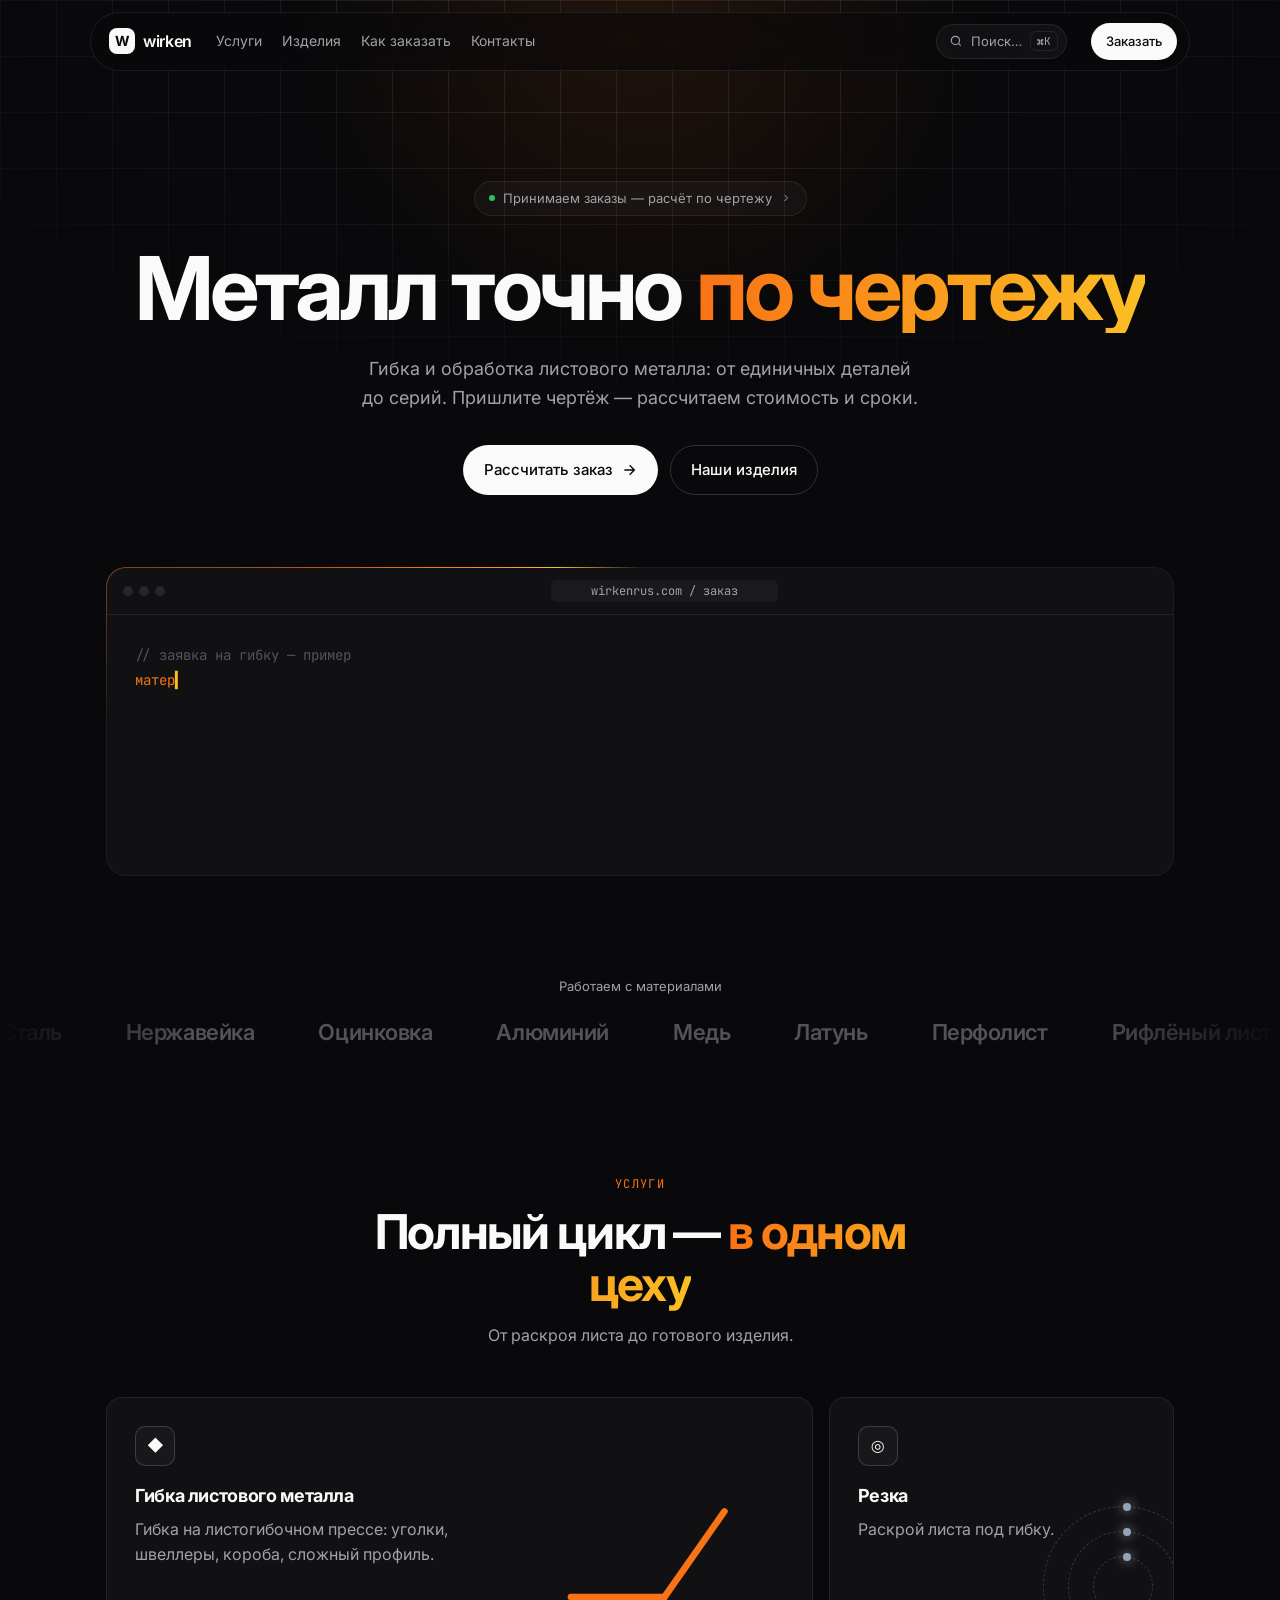
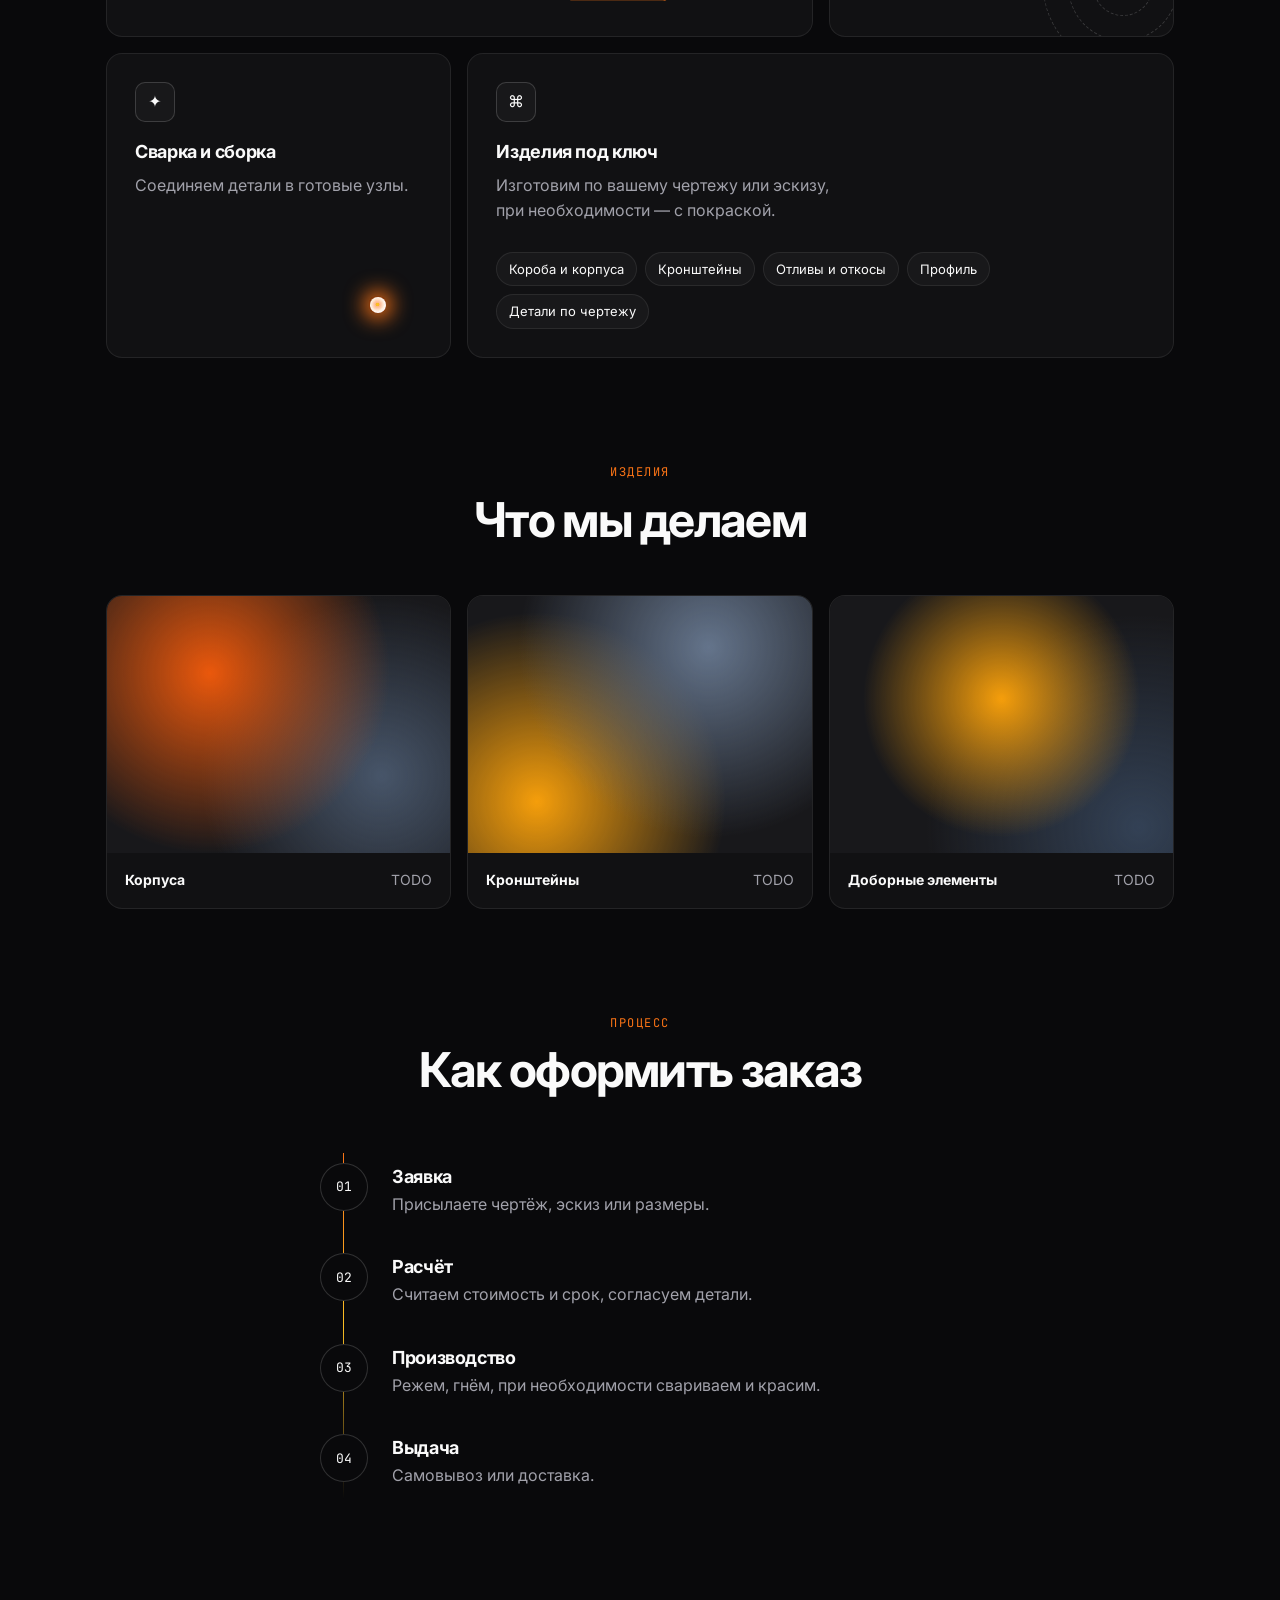
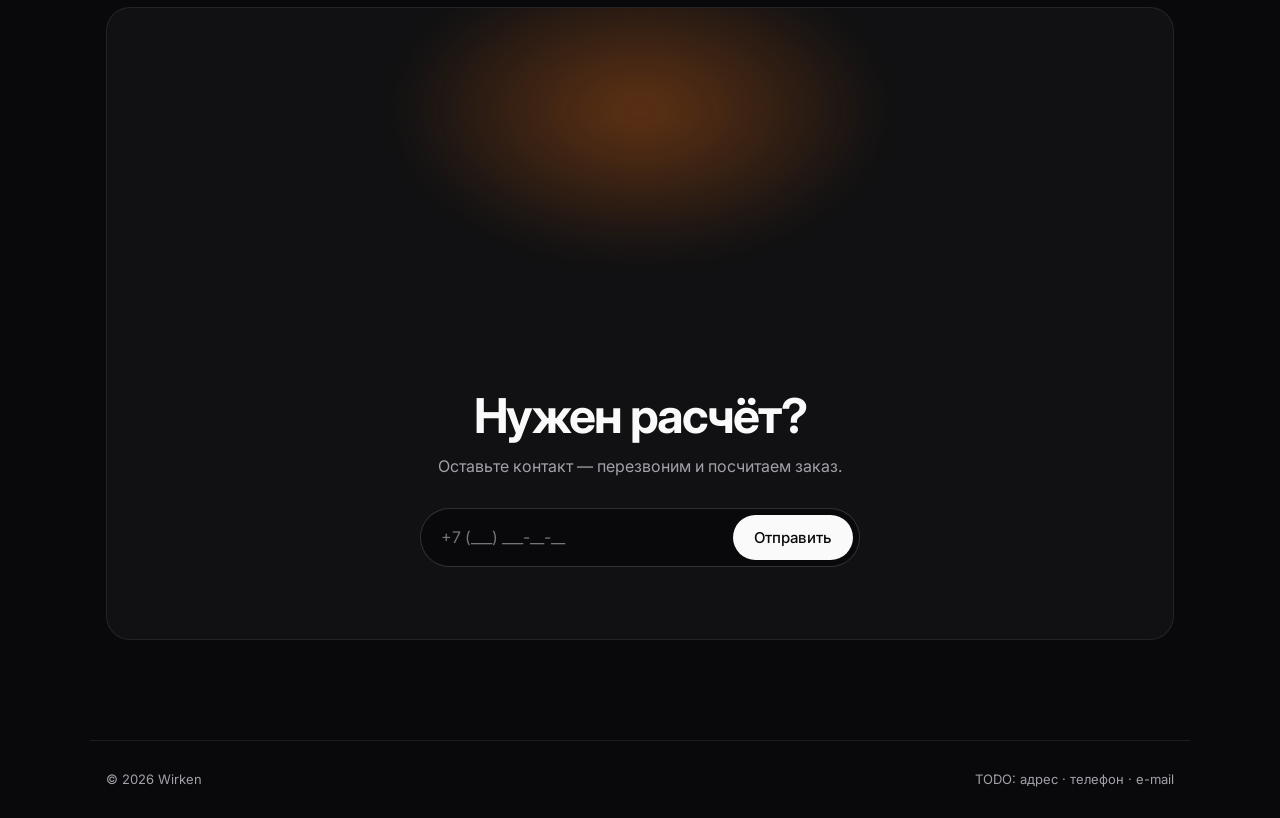
==== wirken/index.html @ 398eb52b "Wirken: контент под гибку металла, цвета «сталь/раскалённый металл», анимации сгиба и искр Co-Author" ====
<!doctype html>
<html lang="ru">
<head>
  <meta charset="utf-8">
  <meta name="viewport" content="width=device-width, initial-scale=1">
  <title>Wirken — гибка металла</title>
  <meta name="theme-color" content="#09090b">
  <link rel="preconnect" href="https://fonts.googleapis.com">
  <link href="https://fonts.googleapis.com/css2?family=Inter:wght@400;500;600;700&family=JetBrains+Mono:wght@400;500&display=swap" rel="stylesheet">
  <link rel="stylesheet" href="style.css">
</head>
<body>
  <!-- Фон: сетка + световое пятно, которое следует за курсором -->
  <div class="bg-grid" aria-hidden="true"></div>
  <div class="bg-spot" aria-hidden="true"></div>

  <!-- ===== Навигация (стеклянная, прилипает сверху) ===== -->
  <header class="nav">
    <a href="#" class="logo">
      <span class="logo-mark">W</span> wirken
    </a>
    <nav class="nav-links">
      <a href="#features">Услуги</a>
      <a href="#work">Изделия</a>
      <a href="#process">Как заказать</a>
      <a href="#contact">Контакты</a>
    </nav>
    <button class="cmdk" id="cmdk-open" aria-label="Поиск">
      <svg width="14" height="14" viewBox="0 0 24 24" fill="none" stroke="currentColor" stroke-width="2"><circle cx="11" cy="11" r="7"/><path d="m20 20-3.5-3.5"/></svg>
      <span>Поиск…</span>
      <kbd>⌘K</kbd>
    </button>
    <a href="#contact" class="btn btn-light btn-sm">Заказать</a>
  </header>

  <main>
    <!-- ===== Hero ===== -->
    <section class="hero">
      <a href="#features" class="pill reveal">
        <span class="pill-dot"></span> Принимаем заказы — расчёт по чертежу
        <svg width="12" height="12" viewBox="0 0 24 24" fill="none" stroke="currentColor" stroke-width="2"><path d="m9 18 6-6-6-6"/></svg>
      </a>

      <h1 class="hero-title">
        <span class="word">Металл</span>
        <span class="word">точно</span>
        <span class="word gradient-text">по чертежу</span>
      </h1>

      <p class="hero-sub reveal">
        Гибка и обработка листового металла: от единичных деталей до серий.
        Пришлите чертёж — рассчитаем стоимость и сроки.
      </p>

      <div class="hero-cta reveal">
        <a href="#contact" class="btn btn-light magnetic">Рассчитать заказ
          <svg width="16" height="16" viewBox="0 0 24 24" fill="none" stroke="currentColor" stroke-width="2"><path d="M5 12h14M13 5l7 7-7 7"/></svg>
        </a>
        <a href="#work" class="btn btn-ghost">Наши изделия</a>
      </div>

      <!-- «Окно» с превью, как у 21st.dev: рамка с бегущим лучом -->
      <div class="hero-preview reveal">
        <div class="beam-border">
          <div class="window">
            <div class="window-bar">
              <i></i><i></i><i></i>
              <span class="window-url">wirkenrus.com / заказ</span>
            </div>
            <div class="window-body">
              <div class="code" id="typed"></div>
            </div>
          </div>
        </div>
      </div>
    </section>

    <!-- ===== Бегущая строка с логотипами клиентов ===== -->
    <section class="marquee-wrap" aria-label="Клиенты">
      <p class="muted center small">Работаем с материалами</p>
      <div class="marquee">
        <div class="marquee-track">
          <span>Сталь</span><span>Нержавейка</span><span>Оцинковка</span><span>Алюминий</span>
          <span>Медь</span><span>Латунь</span><span>Перфолист</span><span>Рифлёный лист</span>
        </div>
      </div>
    </section>

    <!-- ===== Bento-сетка возможностей ===== -->
    <section id="features" class="section">
      <div class="section-head reveal">
        <span class="eyebrow">Услуги</span>
        <h2>Полный цикл — <span class="gradient-text">в одном цеху</span></h2>
        <p class="muted">От раскроя листа до готового изделия. <!-- TODO: сверить список услуг с реальным --></p>
      </div>

      <div class="bento">
        <article class="card spotlight span-2 reveal">
          <div class="card-icon">◆</div>
          <h3>Гибка листового металла</h3>
          <p class="muted">Гибка на листогибочном прессе: уголки, швеллеры, короба, сложный профиль. <!-- TODO: толщины, длина гиба --></p>
          <svg class="bend" viewBox="0 0 200 90" aria-hidden="true"><path d="M10 80 H95"/><path class="flap" d="M95 80 H190"/></svg>
        </article>
        <article class="card spotlight reveal">
          <div class="card-icon">◎</div>
          <h3>Резка</h3>
          <p class="muted">Раскрой листа под гибку. <!-- TODO: лазер/плазма/гильотина? --></p>
          <div class="orbit" aria-hidden="true"><span></span><span></span><span></span></div>
        </article>
        <article class="card spotlight reveal">
          <div class="card-icon">✦</div>
          <h3>Сварка и сборка</h3>
          <p class="muted">Соединяем детали в готовые узлы. <!-- TODO --></p>
          <div class="sparks" aria-hidden="true"><i></i><i></i><i></i><i></i><i></i><i></i><i></i><i></i></div>
        </article>
        <article class="card spotlight span-2 reveal">
          <div class="card-icon">⌘</div>
          <h3>Изделия под ключ</h3>
          <p class="muted">Изготовим по вашему чертежу или эскизу, при необходимости — с покраской.</p>
          <div class="chips" aria-hidden="true">
            <span>Короба и корпуса</span><span>Кронштейны</span><span>Отливы и откосы</span><span>Профиль</span><span>Детали по чертежу</span>
          </div>
        </article>
      </div>
    </section>

    <!-- ===== Работы: карточки с 3D-наклоном ===== -->
    <section id="work" class="section">
      <div class="section-head reveal">
        <span class="eyebrow">Изделия</span>
        <h2>Что мы делаем <!-- TODO: заменить градиенты фото --></h2>
      </div>
      <div class="grid-3">
        <a class="work tilt reveal" href="#"><div class="work-img g1"></div><div class="work-meta"><b>Корпуса</b><span class="muted">TODO</span></div></a>
        <a class="work tilt reveal" href="#"><div class="work-img g2"></div><div class="work-meta"><b>Кронштейны</b><span class="muted">TODO</span></div></a>
        <a class="work tilt reveal" href="#"><div class="work-img g3"></div><div class="work-meta"><b>Доборные элементы</b><span class="muted">TODO</span></div></a>
      </div>
    </section>

    <!-- ===== Процесс: шаги с линией прогресса ===== -->
    <section id="process" class="section">
      <div class="section-head reveal">
        <span class="eyebrow">Процесс</span>
        <h2>Как оформить заказ</h2>
      </div>
      <ol class="steps">
        <li class="reveal"><span class="step-n">01</span><div><h3>Заявка</h3><p class="muted">Присылаете чертёж, эскиз или размеры.</p></div></li>
        <li class="reveal"><span class="step-n">02</span><div><h3>Расчёт</h3><p class="muted">Считаем стоимость и срок, согласуем детали.</p></div></li>
        <li class="reveal"><span class="step-n">03</span><div><h3>Производство</h3><p class="muted">Режем, гнём, при необходимости свариваем и красим.</p></div></li>
        <li class="reveal"><span class="step-n">04</span><div><h3>Выдача</h3><p class="muted">Самовывоз или доставка. <!-- TODO: условия доставки --></p></div></li>
      </ol>
    </section>

    <!-- ===== CTA ===== -->
    <section id="contact" class="section">
      <div class="cta reveal">
        <div class="cta-glow" aria-hidden="true"></div>
        <h2>Нужен расчёт?</h2>
        <p class="muted">Оставьте контакт — перезвоним и посчитаем заказ.</p>
        <form class="cta-form" onsubmit="event.preventDefault(); this.querySelector('button').textContent='Отправлено ✓'">
          <input type="tel" placeholder="+7 (___) ___-__-__" required>
          <button class="btn btn-light" type="submit">Отправить</button>
        </form>
      </div>
    </section>
  </main>

  <footer class="footer">
    <span class="muted small">© <span id="year"></span> Wirken</span>
    <span class="muted small">TODO: адрес · телефон · e-mail</span>
  </footer>

  <!-- ===== Командная палитра ⌘K ===== -->
  <div class="palette" id="palette" hidden>
    <div class="palette-box">
      <input id="palette-input" placeholder="Куда перейти?" autocomplete="off">
      <ul id="palette-list">
        <li data-href="#features">Услуги</li>
        <li data-href="#work">Изделия</li>
        <li data-href="#process">Процесс</li>
        <li data-href="#contact">Контакты</li>
      </ul>
    </div>
  </div>

  <script src="script.js"></script>
</body>
</html>
---- wirken/style.css ----
/* ===== Токены (тёмная тема в духе 21st.dev) ===== */
:root {
  --bg: #09090b;
  --fg: #fafafa;
  --muted: #a1a1aa;
  --card: #111113;
  --border: rgba(255, 255, 255, .08);
  --border-hi: rgba(255, 255, 255, .16);
  --accent-1: #f97316; /* раскалённый металл */
  --accent-2: #fbbf24;
  --accent-3: #94a3b8; /* сталь */
  --radius: 16px;
  --mx: 50%; --my: 0%; /* позиция курсора для фонового пятна */
}

* { box-sizing: border-box; margin: 0; padding: 0; }
html { scroll-behavior: smooth; }
body {
  background: var(--bg);
  color: var(--fg);
  font: 16px/1.6 Inter, system-ui, sans-serif;
  -webkit-font-smoothing: antialiased;
  overflow-x: hidden;
}
a { color: inherit; text-decoration: none; }
.muted { color: var(--muted); }
.small { font-size: 13px; }
.center { text-align: center; }

/* ===== Фон ===== */
.bg-grid {
  position: fixed; inset: 0; z-index: -2;
  background-image:
    linear-gradient(var(--border) 1px, transparent 1px),
    linear-gradient(90deg, var(--border) 1px, transparent 1px);
  background-size: 56px 56px;
  /* сетка плавно исчезает к краям */
  mask-image: radial-gradient(ellipse 70% 50% at 50% 0%, #000 30%, transparent 100%);
}
.bg-spot {
  position: fixed; inset: 0; z-index: -1; pointer-events: none;
  background: radial-gradient(600px circle at var(--mx) var(--my), rgba(249, 115, 22, .10), transparent 60%);
  transition: background .1s;
}

/* ===== Градиентный текст с переливом ===== */
.gradient-text {
  background: linear-gradient(90deg, var(--accent-1), var(--accent-2), var(--accent-3), var(--accent-1));
  background-size: 300% 100%;
  -webkit-background-clip: text; background-clip: text;
  color: transparent;
  animation: shimmer 6s linear infinite;
}
@keyframes shimmer { to { background-position: 300% 0; } }

/* ===== Навигация ===== */
.nav {
  position: sticky; top: 12px; z-index: 50;
  margin: 12px auto 0; max-width: 1100px; width: calc(100% - 32px);
  display: flex; align-items: center; gap: 24px;
  padding: 10px 12px 10px 18px;
  border: 1px solid var(--border); border-radius: 999px;
  background: rgba(9, 9, 11, .6);
  backdrop-filter: blur(12px) saturate(140%);
}
.logo { display: flex; align-items: center; gap: 8px; font-weight: 600; letter-spacing: -.02em; }
.logo-mark {
  width: 26px; height: 26px; display: grid; place-items: center;
  border-radius: 8px; background: var(--fg); color: var(--bg); font-size: 14px; font-weight: 700;
}
.nav-links { display: flex; gap: 20px; font-size: 14px; color: var(--muted); }
.nav-links a { transition: color .2s; }
.nav-links a:hover { color: var(--fg); }
.cmdk {
  margin-left: auto; display: flex; align-items: center; gap: 8px;
  padding: 6px 8px 6px 12px; border-radius: 999px; cursor: pointer;
  border: 1px solid var(--border); background: var(--card); color: var(--muted); font: inherit; font-size: 13px;
  transition: border-color .2s;
}
.cmdk:hover { border-color: var(--border-hi); }
.cmdk kbd { font: 11px "JetBrains Mono", monospace; padding: 2px 6px; border-radius: 6px; border: 1px solid var(--border); }

/* ===== Кнопки ===== */
.btn {
  display: inline-flex; align-items: center; gap: 8px;
  padding: 12px 20px; border-radius: 999px; font-weight: 500; font-size: 15px;
  border: 1px solid transparent; cursor: pointer; font-family: inherit;
  transition: transform .2s, background .2s, border-color .2s, box-shadow .2s;
}
.btn-sm { padding: 7px 14px; font-size: 13px; }
.btn-light { background: var(--fg); color: var(--bg); }
.btn-light:hover { box-shadow: 0 0 0 4px rgba(255, 255, 255, .12), 0 8px 30px rgba(249, 115, 22, .35); }
.btn-ghost { border-color: var(--border-hi); }
.btn-ghost:hover { background: rgba(255, 255, 255, .05); }
.btn svg { transition: transform .2s; }
.btn:hover svg { transform: translateX(3px); }

/* ===== Hero ===== */
.hero { max-width: 1100px; margin: 0 auto; padding: 110px 16px 40px; text-align: center; }
.pill {
  display: inline-flex; align-items: center; gap: 8px;
  padding: 6px 14px; border-radius: 999px; font-size: 13px; color: var(--muted);
  border: 1px solid var(--border); background: rgba(255, 255, 255, .03);
}
.pill:hover { color: var(--fg); border-color: var(--border-hi); }
.pill-dot { width: 6px; height: 6px; border-radius: 50%; background: #22c55e; box-shadow: 0 0 0 0 #22c55e; animation: ping 2s infinite; }
@keyframes ping { 70% { box-shadow: 0 0 0 8px transparent; } 100% { box-shadow: 0 0 0 0 transparent; } }

.hero-title {
  margin-top: 28px; font-size: clamp(44px, 8vw, 88px); line-height: 1.02;
  font-weight: 700; letter-spacing: -.045em;
}
/* Слова появляются по очереди с размытием */
.hero-title .word { display: inline-block; opacity: 0; filter: blur(12px); transform: translateY(20px); animation: wordIn .9s cubic-bezier(.2, .8, .2, 1) forwards; }
.hero-title .word:nth-child(2) { animation-delay: .12s; }
.hero-title .word:nth-child(3) { animation-delay: .24s, 0s; animation-name: wordIn, shimmer; animation-duration: .9s, 6s; animation-iteration-count: 1, infinite; animation-timing-function: cubic-bezier(.2, .8, .2, 1), linear; }
@keyframes wordIn { to { opacity: 1; filter: blur(0); transform: none; } }

.hero-sub { max-width: 560px; margin: 22px auto 0; font-size: 18px; color: var(--muted); }
.hero-cta { margin-top: 32px; display: flex; gap: 12px; justify-content: center; flex-wrap: wrap; }

/* Окно с бегущим лучом по рамке */
.hero-preview { margin-top: 72px; perspective: 1200px; }
.beam-border {
  position: relative; padding: 1px; border-radius: 20px; overflow: hidden;
  background: var(--border);
}
.beam-border::before {
  content: ""; position: absolute; inset: -150%;
  background: conic-gradient(from 0deg, transparent 0 75%, var(--accent-1) 85%, var(--accent-2) 92%, transparent 100%);
  animation: spin 5s linear infinite;
}
@keyframes spin { to { transform: rotate(1turn); } }
.window { position: relative; border-radius: 19px; background: var(--card); overflow: hidden; text-align: left; }
.window-bar { display: flex; align-items: center; gap: 6px; padding: 12px 16px; border-bottom: 1px solid var(--border); }
.window-bar i { width: 10px; height: 10px; border-radius: 50%; background: #27272a; }
.window-url { margin: 0 auto; font: 12px "JetBrains Mono", monospace; color: var(--muted); padding: 3px 40px; border-radius: 6px; background: rgba(255, 255, 255, .04); }
.window-body { padding: 28px; min-height: 260px; }
.code { font: 14px/1.8 "JetBrains Mono", monospace; white-space: pre-wrap; color: #d4d4d8; }
.code .k { color: var(--accent-1); } .code .s { color: #86efac; } .code .c { color: #52525b; }
.code::after { content: "▍"; color: var(--accent-2); animation: blink 1s steps(1) infinite; }
@keyframes blink { 50% { opacity: 0; } }

/* ===== Бегущая строка ===== */
.marquee-wrap { padding: 60px 0 20px; }
.marquee {
  margin-top: 18px; overflow: hidden;
  mask-image: linear-gradient(90deg, transparent, #000 15%, #000 85%, transparent);
}
.marquee-track { display: flex; gap: 64px; width: max-content; animation: marquee 30s linear infinite; }
.marquee-track span { font-size: 22px; font-weight: 600; color: #52525b; letter-spacing: -.02em; white-space: nowrap; transition: color .2s; }
.marquee-track span:hover { color: var(--fg); }
.marquee:hover .marquee-track { animation-play-state: paused; }
@keyframes marquee { to { transform: translateX(-50%); } }

/* ===== Секции ===== */
.section { max-width: 1100px; margin: 0 auto; padding: 100px 16px 0; }
.section-head { text-align: center; max-width: 640px; margin: 0 auto 48px; }
.eyebrow { font: 12px "JetBrains Mono", monospace; text-transform: uppercase; letter-spacing: .12em; color: var(--accent-1); }
.section-head h2, .cta h2 { margin: 10px 0 12px; font-size: clamp(30px, 5vw, 48px); letter-spacing: -.035em; line-height: 1.1; }

/* ===== Bento + spotlight-карточки ===== */
.bento { display: grid; grid-template-columns: repeat(3, 1fr); gap: 16px; }
.span-2 { grid-column: span 2; }
.card {
  position: relative; overflow: hidden; padding: 28px; min-height: 240px;
  border-radius: var(--radius); border: 1px solid var(--border); background: var(--card);
  transition: border-color .3s, transform .3s;
}
.card:hover { border-color: var(--border-hi); transform: translateY(-2px); }
/* Подсветка под курсором (координаты --x/--y ставит JS) */
.spotlight::before {
  content: ""; position: absolute; inset: 0; pointer-events: none; opacity: 0; transition: opacity .3s;
  background: radial-gradient(400px circle at var(--x, 50%) var(--y, 50%), rgba(249, 115, 22, .14), transparent 50%);
}
.spotlight:hover::before { opacity: 1; }
.card h3 { margin: 16px 0 6px; font-size: 18px; letter-spacing: -.02em; }
.card-icon { width: 40px; height: 40px; display: grid; place-items: center; border-radius: 10px; border: 1px solid var(--border-hi); background: rgba(255, 255, 255, .03); }


.orbit { position: absolute; right: -30px; bottom: -30px; width: 160px; height: 160px; }
.orbit span { position: absolute; inset: 0; border: 1px dashed var(--border-hi); border-radius: 50%; animation: spin 14s linear infinite; }
.orbit span:nth-child(2) { inset: 25px; animation-duration: 9s; animation-direction: reverse; }
.orbit span:nth-child(3) { inset: 50px; animation-duration: 6s; }
.orbit span::after { content: ""; position: absolute; top: -4px; left: 50%; width: 8px; height: 8px; border-radius: 50%; background: var(--accent-3); box-shadow: 0 0 12px var(--accent-3); }

/* Лист металла, который «сгибается» при появлении карточки */
.bend { position: absolute; right: 32px; bottom: 28px; width: 220px; overflow: visible; }
.span-2 > p { max-width: 55%; } /* чтобы текст не заезжал под иллюстрацию */

/* Искры сварки: точки разлетаются из одной точки по разным направлениям */
.sparks { position: absolute; right: 70px; bottom: 50px; width: 4px; height: 4px; }
.sparks::before { content: ""; position: absolute; inset: -6px; border-radius: 50%; background: #fff; box-shadow: 0 0 20px 6px var(--accent-1); animation: flicker .15s infinite alternate; }
.sparks i { position: absolute; width: 3px; height: 3px; border-radius: 50%; background: var(--accent-2); box-shadow: 0 0 6px var(--accent-1);
  animation: spark 1.1s ease-out infinite; animation-delay: calc(var(--n) * -.14s); }
.sparks i:nth-child(1) { --n: 0; --dx: -60px; --dy: -50px; } .sparks i:nth-child(2) { --n: 1; --dx: 40px; --dy: -70px; }
.sparks i:nth-child(3) { --n: 2; --dx: 70px; --dy: -20px; }  .sparks i:nth-child(4) { --n: 3; --dx: -80px; --dy: -10px; }
.sparks i:nth-child(5) { --n: 4; --dx: -30px; --dy: -80px; } .sparks i:nth-child(6) { --n: 5; --dx: 60px; --dy: 10px; }
.sparks i:nth-child(7) { --n: 6; --dx: 10px; --dy: -90px; }  .sparks i:nth-child(8) { --n: 7; --dx: -55px; --dy: 15px; }
/* +40px по Y — искры «падают» под действием гравитации */
@keyframes spark { 0% { transform: none; opacity: 1; } 100% { transform: translate(var(--dx), calc(var(--dy) + 40px)); opacity: 0; } }
@keyframes flicker { to { opacity: .6; transform: scale(.8); } }
.bend path { fill: none; stroke: #cbd5e1; stroke-width: 6; stroke-linecap: round; transition: stroke 1.2s .3s; }
/* вторая половина листа поворачивается вокруг линии гиба (95, 80) */
.bend .flap { transform-box: view-box; transform-origin: 95px 80px; transition: transform 1.2s cubic-bezier(.6, 0, .2, 1) .3s, stroke 1.2s .3s; }
.visible .bend path { stroke: var(--accent-1); }
.visible .bend .flap { transform: rotate(-55deg); }
.stat { margin-top: 28px; font-size: 48px; font-weight: 700; letter-spacing: -.04em; }
.stat small { margin-left: 8px; font-size: 14px; font-weight: 400; color: var(--muted); letter-spacing: 0; }

.chips { margin-top: 28px; display: flex; flex-wrap: wrap; gap: 8px; }
.chips span { padding: 6px 12px; border-radius: 999px; font-size: 13px; border: 1px solid var(--border); background: rgba(255, 255, 255, .03); transition: all .2s; }
.chips span:hover { border-color: var(--accent-1); color: var(--accent-1); transform: translateY(-2px); }

/* ===== Работы ===== */
.grid-3 { display: grid; grid-template-columns: repeat(3, 1fr); gap: 16px; }
.work { display: block; border-radius: var(--radius); border: 1px solid var(--border); background: var(--card); overflow: hidden; transform-style: preserve-3d; transition: transform .15s ease-out, border-color .3s; }
.work:hover { border-color: var(--border-hi); }
.work-img { aspect-ratio: 4 / 3; transition: transform .6s; }
.work:hover .work-img { transform: scale(1.05); }
.g1 { background: radial-gradient(circle at 30% 30%, #ea580c, transparent 60%), radial-gradient(circle at 80% 70%, #475569, transparent 55%), #18181b; }
.g2 { background: radial-gradient(circle at 70% 20%, #64748b, transparent 60%), radial-gradient(circle at 20% 80%, #f59e0b, transparent 55%), #18181b; }
.g3 { background: radial-gradient(circle at 50% 40%, #f59e0b, transparent 60%), radial-gradient(circle at 90% 90%, #334155, transparent 55%), #18181b; }
.work-meta { display: flex; justify-content: space-between; padding: 16px 18px; font-size: 14px; }

/* ===== Процесс ===== */
.steps { list-style: none; position: relative; max-width: 640px; margin: 0 auto; }
.steps::before { content: ""; position: absolute; left: 23px; top: 8px; bottom: 8px; width: 1px; background: linear-gradient(var(--accent-1), var(--accent-2), transparent); }
.steps li { display: flex; gap: 24px; padding: 18px 0; }
.step-n { flex: none; width: 48px; height: 48px; display: grid; place-items: center; border-radius: 50%; position: relative; font: 13px "JetBrains Mono", monospace; border: 1px solid var(--border-hi); background: var(--bg); }
.steps h3 { font-size: 18px; letter-spacing: -.02em; }

/* ===== CTA ===== */
.cta { position: relative; overflow: hidden; text-align: center; padding: 72px 24px; border-radius: 24px; border: 1px solid var(--border); background: var(--card); }
.cta-glow { position: absolute; left: 50%; top: -120px; width: 500px; height: 300px; transform: translateX(-50%); background: radial-gradient(ellipse, rgba(249, 115, 22, .35), transparent 70%); filter: blur(20px); animation: breathe 5s ease-in-out infinite; }
@keyframes breathe { 50% { opacity: .5; transform: translateX(-50%) scale(1.1); } }
.cta > * { position: relative; }
.cta-form { margin: 28px auto 0; display: flex; gap: 8px; max-width: 440px; padding: 6px; border-radius: 999px; border: 1px solid var(--border-hi); background: var(--bg); }
.cta-form input { flex: 1; min-width: 0; padding: 0 14px; border: 0; outline: 0; background: transparent; color: var(--fg); font: inherit; }

.footer { max-width: 1100px; margin: 100px auto 0; padding: 28px 16px; display: flex; justify-content: space-between; gap: 16px; flex-wrap: wrap; border-top: 1px solid var(--border); }

/* ===== Командная палитра ===== */
.palette { position: fixed; inset: 0; z-index: 100; display: grid; place-items: start center; padding-top: 18vh; background: rgba(0, 0, 0, .6); backdrop-filter: blur(4px); animation: fade .15s; }
.palette[hidden] { display: none; }
.palette-box { width: min(520px, calc(100% - 32px)); border-radius: 14px; border: 1px solid var(--border-hi); background: var(--card); overflow: hidden; animation: pop .2s cubic-bezier(.2, .8, .2, 1); }
.palette input { width: 100%; padding: 16px 18px; border: 0; border-bottom: 1px solid var(--border); outline: 0; background: transparent; color: var(--fg); font: inherit; }
.palette ul { list-style: none; padding: 6px; }
.palette li { padding: 10px 12px; border-radius: 8px; cursor: pointer; font-size: 14px; }
.palette li.active, .palette li:hover { background: rgba(255, 255, 255, .06); }
@keyframes fade { from { opacity: 0; } }
@keyframes pop { from { opacity: 0; transform: scale(.96) translateY(-8px); } }

/* ===== Появление при скролле ===== */
.reveal { opacity: 0; transform: translateY(24px); filter: blur(6px); transition: opacity .8s, transform .8s cubic-bezier(.2, .8, .2, 1), filter .8s; }
.reveal.visible { opacity: 1; transform: none; filter: none; }

/* ===== Адаптив ===== */
@media (max-width: 860px) {
  .nav-links { display: none; }
  .bento, .grid-3 { grid-template-columns: 1fr; }
  .span-2 { grid-column: auto; }
  .span-2 > p { max-width: none; }
  .bend { opacity: .5; }
}
@media (max-width: 480px) {
  .cmdk span, .cmdk kbd { display: none; }
  .hero { padding-top: 72px; }
  .window-body { padding: 18px; }
}

/* Уважаем системную настройку «уменьшить движение» */
@media (prefers-reduced-motion: reduce) {
  *, *::before, *::after { animation: none !important; transition: none !important; }
  .reveal, .hero-title .word { opacity: 1; transform: none; filter: none; }
}
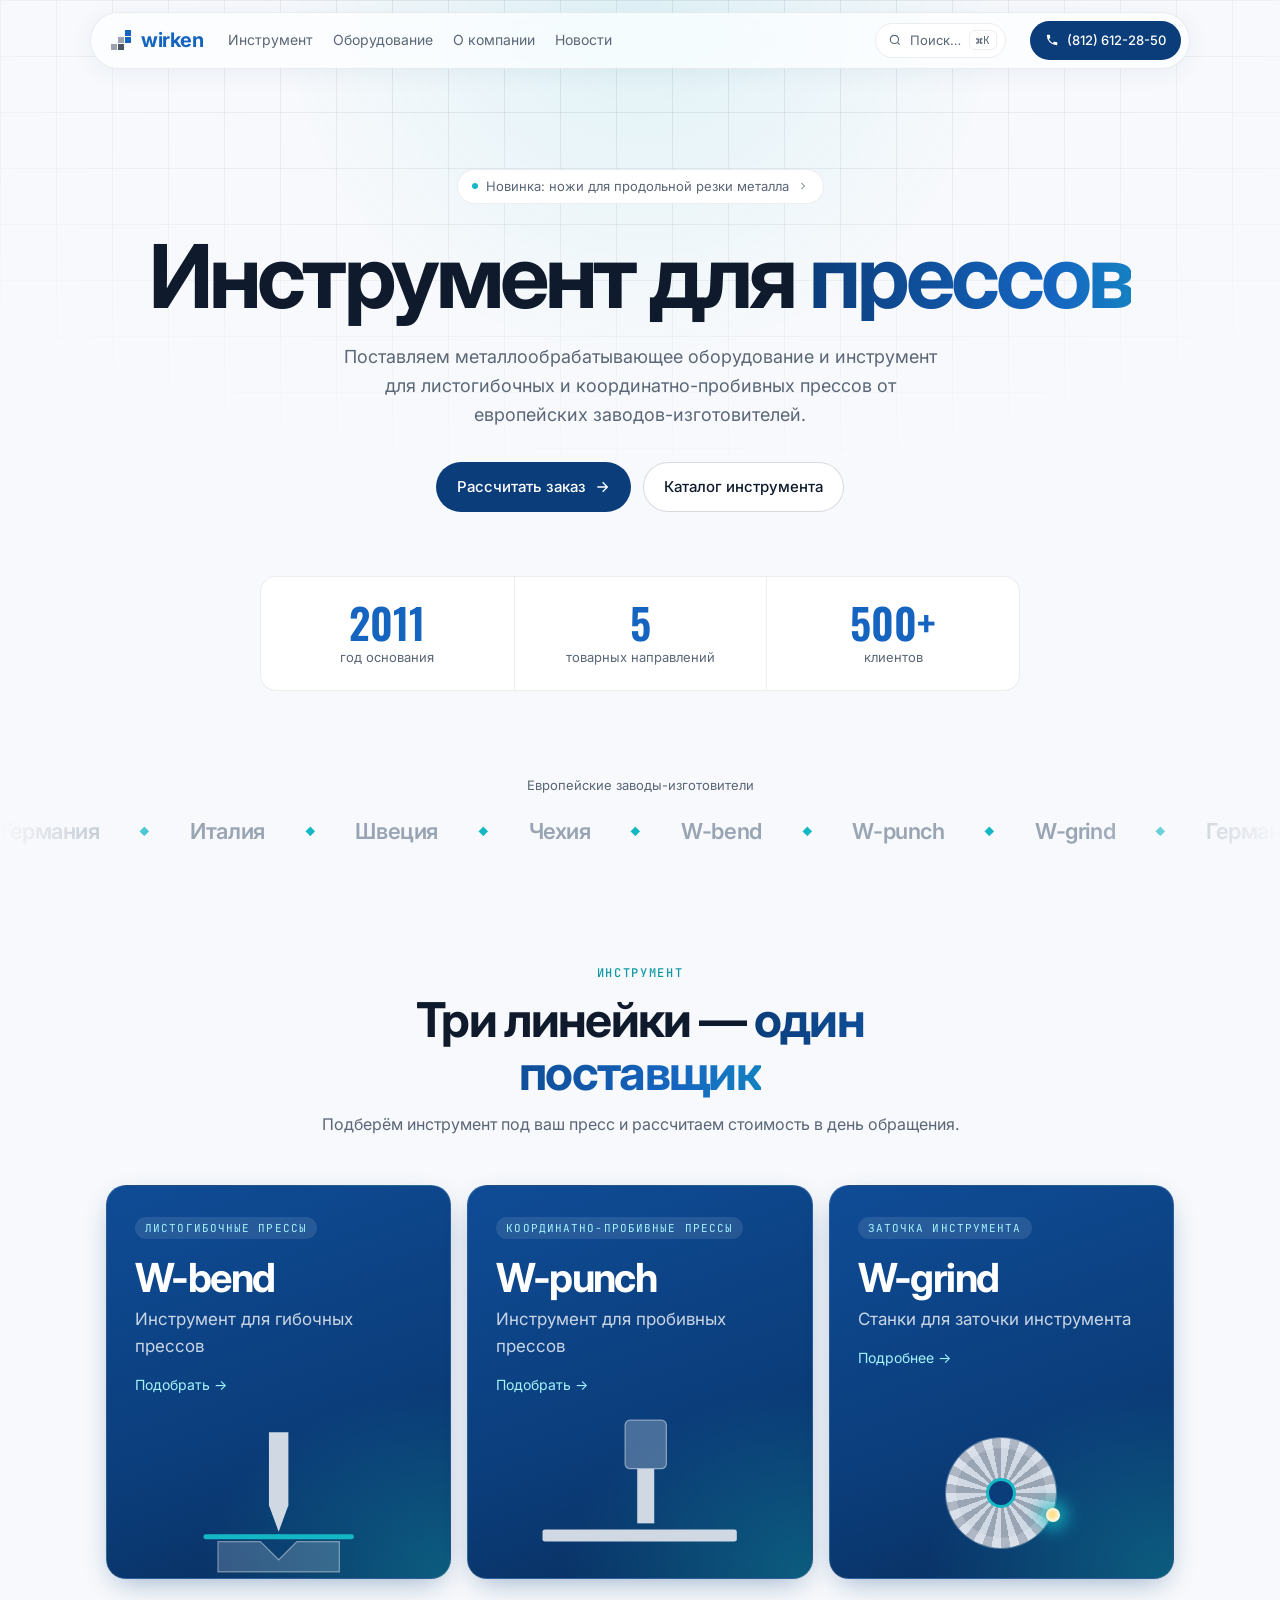
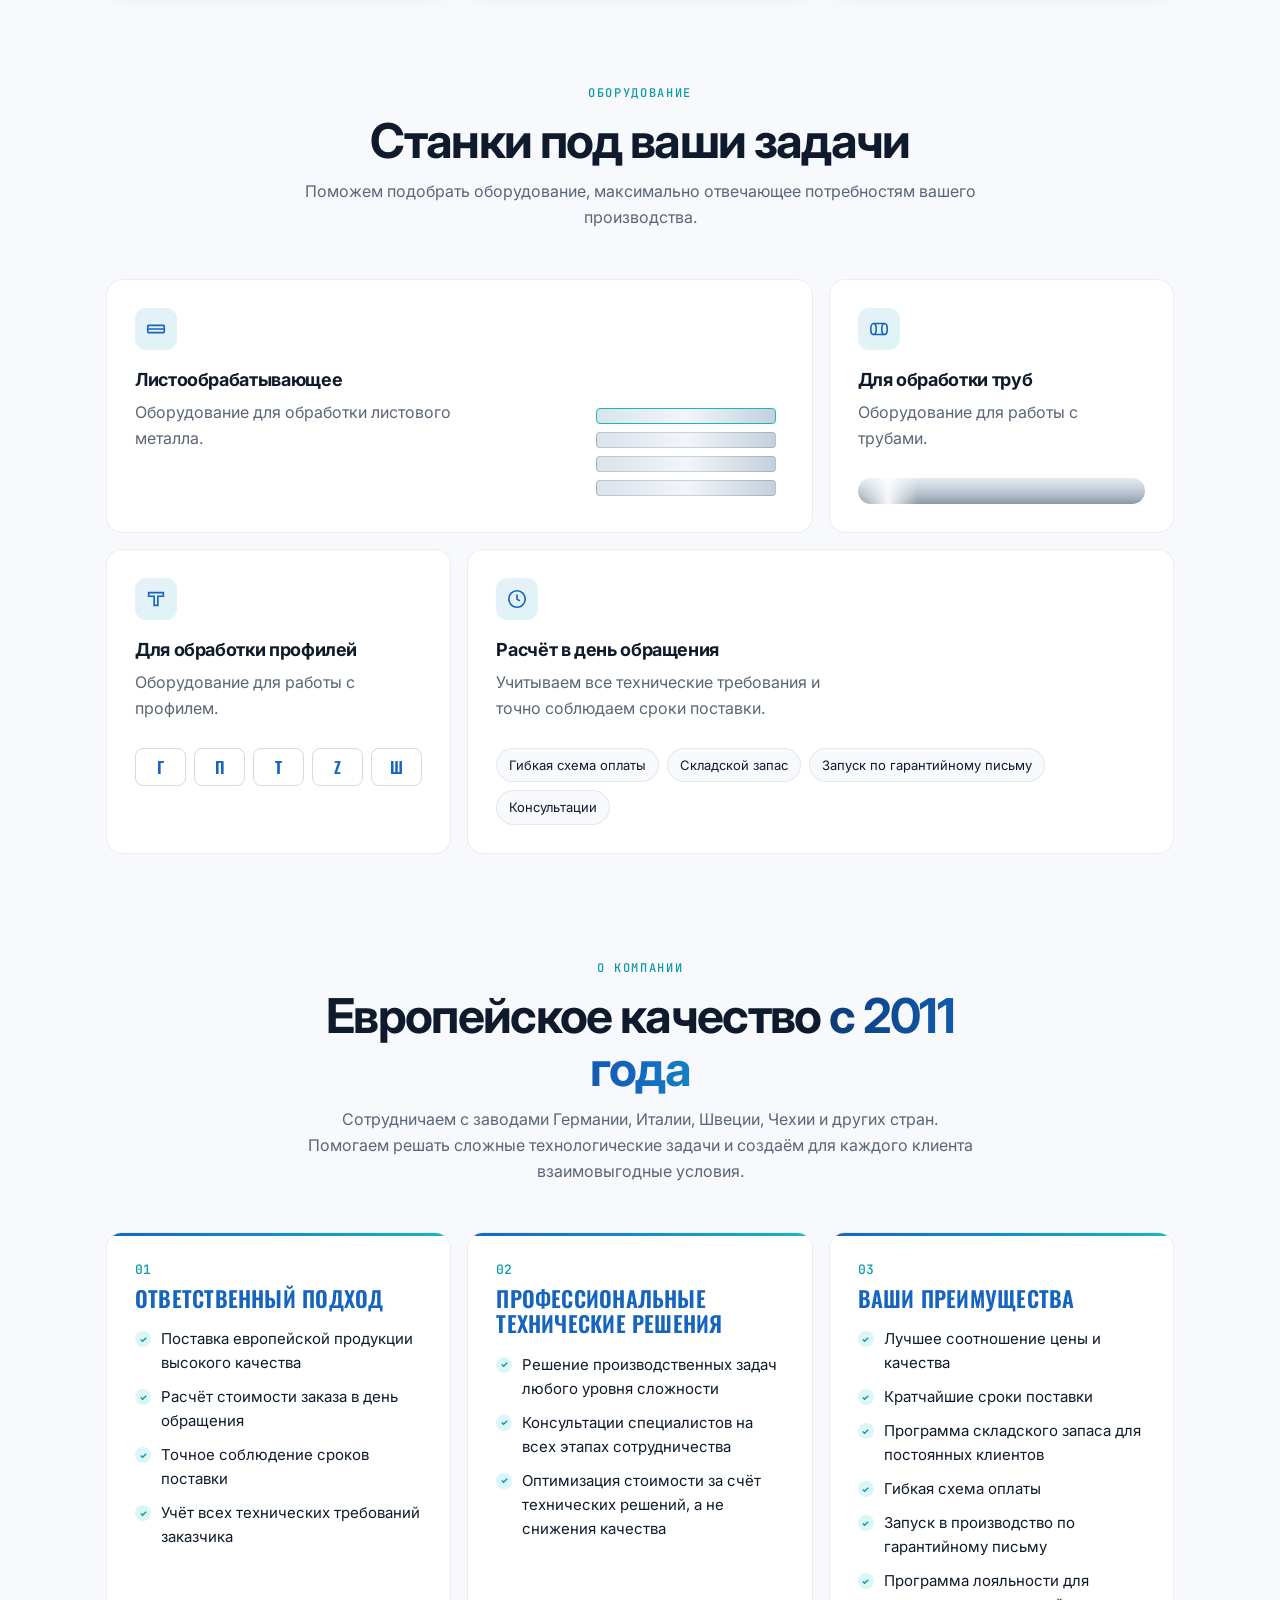
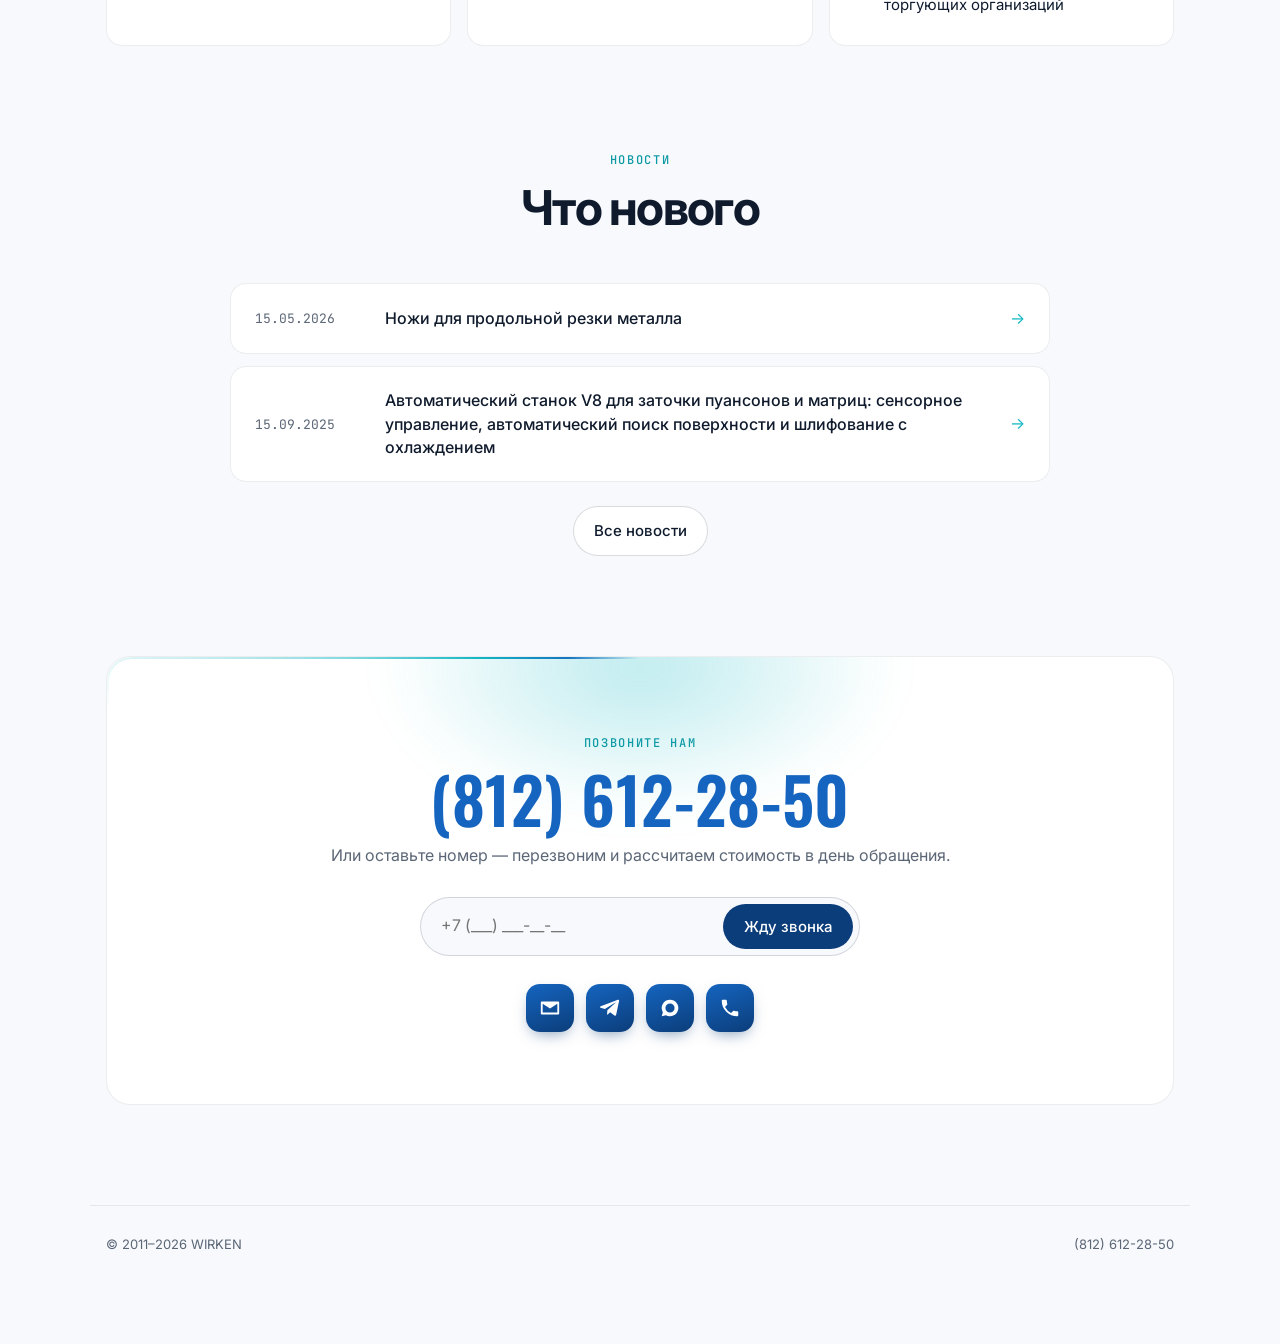
==== commit 32a34039: "Wirken: реальный контент, светлая тема в фирменных цветах, анимации продуктов Co-Authored-By: Claude" ====
--- a/wirken/index.html
+++ b/wirken/index.html
@@ -3,181 +3,320 @@
 <head>
   <meta charset="utf-8">
   <meta name="viewport" content="width=device-width, initial-scale=1">
-  <title>Wirken — гибка металла</title>
-  <meta name="theme-color" content="#09090b">
+  <title>Wirken — инструмент для прессов</title>
+  <meta name="description" content="Поставки металлообрабатывающего оборудования и инструмента для листогибочных и координатно-пробивных прессов.">
+  <meta name="theme-color" content="#0b3d7a">
   <link rel="preconnect" href="https://fonts.googleapis.com">
-  <link href="https://fonts.googleapis.com/css2?family=Inter:wght@400;500;600;700&family=JetBrains+Mono:wght@400;500&display=swap" rel="stylesheet">
+  <link href="https://fonts.googleapis.com/css2?family=Inter:wght@400;500;600;700&family=Oswald:wght@500;600&family=JetBrains+Mono:wght@400;500&display=swap" rel="stylesheet">
   <link rel="stylesheet" href="style.css">
 </head>
 <body>
-  <!-- Фон: сетка + световое пятно, которое следует за курсором -->
+  <!-- Фон: сетка + световое пятно за курсором -->
   <div class="bg-grid" aria-hidden="true"></div>
   <div class="bg-spot" aria-hidden="true"></div>
 
-  <!-- ===== Навигация (стеклянная, прилипает сверху) ===== -->
+  <!-- ===== Навигация ===== -->
   <header class="nav">
-    <a href="#" class="logo">
-      <span class="logo-mark">W</span> wirken
+    <a href="#" class="logo" aria-label="Wirken — на главную">
+      <!-- Знак из квадратов, как в оригинальном логотипе -->
+      <svg class="logo-mark" viewBox="0 0 24 24" aria-hidden="true">
+        <rect x="2" y="16" width="6" height="6" fill="#9ca3af"/>
+        <rect x="9" y="16" width="6" height="6" fill="#4b5563"/>
+        <rect x="9" y="9" width="6" height="6" fill="#9ca3af"/>
+        <rect x="16" y="9" width="6" height="6" fill="#1565c0"/>
+        <rect x="16" y="2" width="6" height="6" fill="#1565c0"/>
+      </svg>
+      <span>wirken</span>
     </a>
     <nav class="nav-links">
-      <a href="#features">Услуги</a>
-      <a href="#work">Изделия</a>
-      <a href="#process">Как заказать</a>
-      <a href="#contact">Контакты</a>
+      <a href="#tools">Инструмент</a>
+      <a href="#equipment">Оборудование</a>
+      <a href="#about">О компании</a>
+      <a href="#news">Новости</a>
     </nav>
-    <button class="cmdk" id="cmdk-open" aria-label="Поиск">
+    <button class="cmdk" id="cmdk-open" aria-label="Поиск по сайту">
       <svg width="14" height="14" viewBox="0 0 24 24" fill="none" stroke="currentColor" stroke-width="2"><circle cx="11" cy="11" r="7"/><path d="m20 20-3.5-3.5"/></svg>
       <span>Поиск…</span>
       <kbd>⌘K</kbd>
     </button>
-    <a href="#contact" class="btn btn-light btn-sm">Заказать</a>
+    <a href="tel:+78126122850" class="btn btn-dark btn-sm">
+      <svg width="14" height="14" viewBox="0 0 24 24" fill="currentColor"><path d="M6.6 10.8a15.1 15.1 0 0 0 6.6 6.6l2.2-2.2a1 1 0 0 1 1-.25 11.4 11.4 0 0 0 3.6.57 1 1 0 0 1 1 1V20a1 1 0 0 1-1 1A17 17 0 0 1 3 4a1 1 0 0 1 1-1h3.5a1 1 0 0 1 1 1c0 1.25.2 2.45.57 3.57a1 1 0 0 1-.25 1z"/></svg>
+      <span class="hide-xs">(812) 612-28-50</span>
+    </a>
   </header>
 
   <main>
     <!-- ===== Hero ===== -->
     <section class="hero">
-      <a href="#features" class="pill reveal">
-        <span class="pill-dot"></span> Принимаем заказы — расчёт по чертежу
+      <a href="#news" class="pill reveal">
+        <span class="pill-dot"></span> Новинка: ножи для продольной резки металла
         <svg width="12" height="12" viewBox="0 0 24 24" fill="none" stroke="currentColor" stroke-width="2"><path d="m9 18 6-6-6-6"/></svg>
       </a>
 
       <h1 class="hero-title">
-        <span class="word">Металл</span>
-        <span class="word">точно</span>
-        <span class="word gradient-text">по чертежу</span>
+        <span class="word">Инструмент</span>
+        <span class="word">для</span>
+        <span class="word gradient-text">прессов</span>
       </h1>
 
       <p class="hero-sub reveal">
-        Гибка и обработка листового металла: от единичных деталей до серий.
-        Пришлите чертёж — рассчитаем стоимость и сроки.
+        Поставляем металлообрабатывающее оборудование и инструмент для листогибочных
+        и координатно-пробивных прессов от европейских заводов-изготовителей.
       </p>
 
       <div class="hero-cta reveal">
-        <a href="#contact" class="btn btn-light magnetic">Рассчитать заказ
+        <a href="#contact" class="btn btn-dark magnetic">Рассчитать заказ
           <svg width="16" height="16" viewBox="0 0 24 24" fill="none" stroke="currentColor" stroke-width="2"><path d="M5 12h14M13 5l7 7-7 7"/></svg>
         </a>
-        <a href="#work" class="btn btn-ghost">Наши изделия</a>
-      </div>
-
-      <!-- «Окно» с превью, как у 21st.dev: рамка с бегущим лучом -->
-      <div class="hero-preview reveal">
-        <div class="beam-border">
-          <div class="window">
-            <div class="window-bar">
-              <i></i><i></i><i></i>
-              <span class="window-url">wirkenrus.com / заказ</span>
-            </div>
-            <div class="window-body">
-              <div class="code" id="typed"></div>
-            </div>
-          </div>
-        </div>
-      </div>
-    </section>
-
-    <!-- ===== Бегущая строка с логотипами клиентов ===== -->
-    <section class="marquee-wrap" aria-label="Клиенты">
-      <p class="muted center small">Работаем с материалами</p>
+        <a href="#tools" class="btn btn-ghost">Каталог инструмента</a>
+      </div>
+
+      <!-- Цифры компании со счётчиками -->
+      <div class="stats reveal">
+        <div><b><span class="count" data-to="2011" data-from="1990">2011</span></b><span>год основания</span></div>
+        <div><b><span class="count" data-to="5">5</span></b><span>товарных направлений</span></div>
+        <div><b><span class="count" data-to="500">500</span>+</b><span>клиентов</span></div>
+      </div>
+    </section>
+
+    <!-- ===== Бегущая строка: страны-производители и продукция ===== -->
+    <section class="marquee-wrap" aria-label="Производители">
+      <p class="muted center small">Европейские заводы-изготовители</p>
       <div class="marquee">
         <div class="marquee-track">
-          <span>Сталь</span><span>Нержавейка</span><span>Оцинковка</span><span>Алюминий</span>
-          <span>Медь</span><span>Латунь</span><span>Перфолист</span><span>Рифлёный лист</span>
+          <span>Германия</span><span class="dot">◆</span>
+          <span>Италия</span><span class="dot">◆</span>
+          <span>Швеция</span><span class="dot">◆</span>
+          <span>Чехия</span><span class="dot">◆</span>
+          <span>W-bend</span><span class="dot">◆</span>
+          <span>W-punch</span><span class="dot">◆</span>
+          <span>W-grind</span><span class="dot">◆</span>
         </div>
       </div>
     </section>
 
-    <!-- ===== Bento-сетка возможностей ===== -->
-    <section id="features" class="section">
+    <!-- ===== Инструмент: три продуктовые линейки ===== -->
+    <section id="tools" class="section">
       <div class="section-head reveal">
-        <span class="eyebrow">Услуги</span>
-        <h2>Полный цикл — <span class="gradient-text">в одном цеху</span></h2>
-        <p class="muted">От раскроя листа до готового изделия. <!-- TODO: сверить список услуг с реальным --></p>
-      </div>
-
+        <span class="eyebrow">Инструмент</span>
+        <h2>Три линейки — <span class="gradient-text">один поставщик</span></h2>
+        <p class="muted">Подберём инструмент под ваш пресс и рассчитаем стоимость в день обращения.</p>
+      </div>
+
+      <div class="products">
+        <!-- W-bend: пуансон гнёт лист в V-матрицу -->
+        <a href="#contact" class="product spotlight reveal">
+          <div class="product-text">
+            <span class="tag">Листогибочные прессы</span>
+            <h3>W-bend</h3>
+            <p>Инструмент для гибочных прессов</p>
+            <span class="more">Подобрать →</span>
+          </div>
+          <svg class="viz viz-bend" viewBox="0 0 200 140" aria-hidden="true">
+            <path class="die" d="M50 110 H85 L100 125 L115 110 H150 V135 H50 Z"/>
+            <g class="sheet">
+              <line class="l" x1="100" y1="106" x2="40" y2="106"/>
+              <line class="r" x1="100" y1="106" x2="160" y2="106"/>
+            </g>
+            <path class="punch" d="M92 20 H108 V80 L100 102 L92 80 Z"/>
+          </svg>
+        </a>
+
+        <!-- W-punch: пробивка отверстий -->
+        <a href="#contact" class="product spotlight reveal">
+          <div class="product-text">
+            <span class="tag">Координатно-пробивные прессы</span>
+            <h3>W-punch</h3>
+            <p>Инструмент для пробивных прессов</p>
+            <span class="more">Подобрать →</span>
+          </div>
+          <svg class="viz viz-punch" viewBox="0 0 200 140" aria-hidden="true">
+            <rect class="plate" x="20" y="100" width="160" height="10" rx="2"/>
+            <g class="holes">
+              <circle cx="45" cy="105" r="0"/><circle cx="75" cy="105" r="0"/><circle cx="105" cy="105" r="0"/>
+              <circle cx="135" cy="105" r="0"/><circle cx="165" cy="105" r="0"/>
+            </g>
+            <g class="striker">
+              <rect x="88" y="10" width="34" height="40" rx="4" class="body"/>
+              <rect x="98" y="50" width="14" height="45" class="tip"/>
+            </g>
+          </svg>
+        </a>
+
+        <!-- W-grind: вращающийся круг и искры -->
+        <a href="#contact" class="product spotlight reveal">
+          <div class="product-text">
+            <span class="tag">Заточка инструмента</span>
+            <h3>W-grind</h3>
+            <p>Станки для заточки инструмента</p>
+            <span class="more">Подробнее →</span>
+          </div>
+          <div class="viz viz-grind" aria-hidden="true">
+            <div class="wheel"></div>
+            <div class="sparks"><i></i><i></i><i></i><i></i><i></i><i></i><i></i><i></i></div>
+          </div>
+        </a>
+      </div>
+    </section>
+
+    <!-- ===== Оборудование: bento ===== -->
+    <section id="equipment" class="section">
+      <div class="section-head reveal">
+        <span class="eyebrow">Оборудование</span>
+        <h2>Станки под ваши задачи</h2>
+        <p class="muted">Поможем подобрать оборудование, максимально отвечающее потребностям вашего производства.</p>
+      </div>
       <div class="bento">
         <article class="card spotlight span-2 reveal">
-          <div class="card-icon">◆</div>
-          <h3>Гибка листового металла</h3>
-          <p class="muted">Гибка на листогибочном прессе: уголки, швеллеры, короба, сложный профиль. <!-- TODO: толщины, длина гиба --></p>
-          <svg class="bend" viewBox="0 0 200 90" aria-hidden="true"><path d="M10 80 H95"/><path class="flap" d="M95 80 H190"/></svg>
+          <div class="card-icon">
+            <svg viewBox="0 0 24 24" fill="none" stroke="currentColor" stroke-width="1.8"><rect x="3" y="8" width="18" height="8" rx="1"/><path d="M3 12h18"/></svg>
+          </div>
+          <h3>Листообрабатывающее</h3>
+          <p class="muted">Оборудование для обработки листового металла.</p>
+          <div class="sheets" aria-hidden="true"><i></i><i></i><i></i><i></i></div>
         </article>
         <article class="card spotlight reveal">
-          <div class="card-icon">◎</div>
-          <h3>Резка</h3>
-          <p class="muted">Раскрой листа под гибку. <!-- TODO: лазер/плазма/гильотина? --></p>
-          <div class="orbit" aria-hidden="true"><span></span><span></span><span></span></div>
+          <div class="card-icon">
+            <svg viewBox="0 0 24 24" fill="none" stroke="currentColor" stroke-width="1.8"><ellipse cx="6" cy="12" rx="3" ry="6"/><path d="M6 6h12M6 18h12"/><ellipse cx="18" cy="12" rx="3" ry="6"/></svg>
+          </div>
+          <h3>Для обработки труб</h3>
+          <p class="muted">Оборудование для работы с трубами.</p>
+          <div class="tube" aria-hidden="true"></div>
         </article>
         <article class="card spotlight reveal">
-          <div class="card-icon">✦</div>
-          <h3>Сварка и сборка</h3>
-          <p class="muted">Соединяем детали в готовые узлы. <!-- TODO --></p>
-          <div class="sparks" aria-hidden="true"><i></i><i></i><i></i><i></i><i></i><i></i><i></i><i></i></div>
+          <div class="card-icon">
+            <svg viewBox="0 0 24 24" fill="none" stroke="currentColor" stroke-width="1.8"><path d="M4 5h16v4h-6v10h-4V9H4z"/></svg>
+          </div>
+          <h3>Для обработки профилей</h3>
+          <p class="muted">Оборудование для работы с профилем.</p>
+          <div class="profile-row" aria-hidden="true"><i>Г</i><i>П</i><i>Т</i><i>Z</i><i>Ш</i></div>
         </article>
         <article class="card spotlight span-2 reveal">
-          <div class="card-icon">⌘</div>
-          <h3>Изделия под ключ</h3>
-          <p class="muted">Изготовим по вашему чертежу или эскизу, при необходимости — с покраской.</p>
+          <div class="card-icon">
+            <svg viewBox="0 0 24 24" fill="none" stroke="currentColor" stroke-width="1.8"><circle cx="12" cy="12" r="9"/><path d="M12 7v5l3 2"/></svg>
+          </div>
+          <h3>Расчёт в день обращения</h3>
+          <p class="muted">Учитываем все технические требования и точно соблюдаем сроки поставки.</p>
           <div class="chips" aria-hidden="true">
-            <span>Короба и корпуса</span><span>Кронштейны</span><span>Отливы и откосы</span><span>Профиль</span><span>Детали по чертежу</span>
-          </div>
-        </article>
-      </div>
-    </section>
-
-    <!-- ===== Работы: карточки с 3D-наклоном ===== -->
-    <section id="work" class="section">
+            <span>Гибкая схема оплаты</span><span>Складской запас</span><span>Запуск по гарантийному письму</span><span>Консультации</span>
+          </div>
+        </article>
+      </div>
+    </section>
+
+    <!-- ===== О компании + преимущества ===== -->
+    <section id="about" class="section">
       <div class="section-head reveal">
-        <span class="eyebrow">Изделия</span>
-        <h2>Что мы делаем <!-- TODO: заменить градиенты фото --></h2>
-      </div>
+        <span class="eyebrow">О компании</span>
+        <h2>Европейское качество <span class="gradient-text">с 2011 года</span></h2>
+        <p class="muted">
+          Сотрудничаем с заводами Германии, Италии, Швеции, Чехии и других стран. Помогаем решать сложные
+          технологические задачи и создаём для каждого клиента взаимовыгодные условия.
+        </p>
+      </div>
+
       <div class="grid-3">
-        <a class="work tilt reveal" href="#"><div class="work-img g1"></div><div class="work-meta"><b>Корпуса</b><span class="muted">TODO</span></div></a>
-        <a class="work tilt reveal" href="#"><div class="work-img g2"></div><div class="work-meta"><b>Кронштейны</b><span class="muted">TODO</span></div></a>
-        <a class="work tilt reveal" href="#"><div class="work-img g3"></div><div class="work-meta"><b>Доборные элементы</b><span class="muted">TODO</span></div></a>
-      </div>
-    </section>
-
-    <!-- ===== Процесс: шаги с линией прогресса ===== -->
-    <section id="process" class="section">
+        <article class="feature reveal">
+          <div class="feature-n">01</div>
+          <h3>Ответственный подход</h3>
+          <ul class="check">
+            <li>Поставка европейской продукции высокого качества</li>
+            <li>Расчёт стоимости заказа в день обращения</li>
+            <li>Точное соблюдение сроков поставки</li>
+            <li>Учёт всех технических требований заказчика</li>
+          </ul>
+        </article>
+        <article class="feature reveal">
+          <div class="feature-n">02</div>
+          <h3>Профессиональные технические решения</h3>
+          <ul class="check">
+            <li>Решение производственных задач любого уровня сложности</li>
+            <li>Консультации специалистов на всех этапах сотрудничества</li>
+            <li>Оптимизация стоимости за счёт технических решений, а не снижения качества</li>
+          </ul>
+        </article>
+        <article class="feature reveal">
+          <div class="feature-n">03</div>
+          <h3>Ваши преимущества</h3>
+          <ul class="check">
+            <li>Лучшее соотношение цены и качества</li>
+            <li>Кратчайшие сроки поставки</li>
+            <li>Программа складского запаса для постоянных клиентов</li>
+            <li>Гибкая схема оплаты</li>
+            <li>Запуск в производство по гарантийному письму</li>
+            <li>Программа лояльности для торгующих организаций</li>
+          </ul>
+        </article>
+      </div>
+    </section>
+
+    <!-- ===== Новости ===== -->
+    <section id="news" class="section">
       <div class="section-head reveal">
-        <span class="eyebrow">Процесс</span>
-        <h2>Как оформить заказ</h2>
-      </div>
-      <ol class="steps">
-        <li class="reveal"><span class="step-n">01</span><div><h3>Заявка</h3><p class="muted">Присылаете чертёж, эскиз или размеры.</p></div></li>
-        <li class="reveal"><span class="step-n">02</span><div><h3>Расчёт</h3><p class="muted">Считаем стоимость и срок, согласуем детали.</p></div></li>
-        <li class="reveal"><span class="step-n">03</span><div><h3>Производство</h3><p class="muted">Режем, гнём, при необходимости свариваем и красим.</p></div></li>
-        <li class="reveal"><span class="step-n">04</span><div><h3>Выдача</h3><p class="muted">Самовывоз или доставка. <!-- TODO: условия доставки --></p></div></li>
-      </ol>
-    </section>
-
-    <!-- ===== CTA ===== -->
+        <span class="eyebrow">Новости</span>
+        <h2>Что нового</h2>
+      </div>
+      <div class="news">
+        <a href="#" class="news-item reveal">
+          <time datetime="2026-05-15">15.05.2026</time>
+          <h3>Ножи для продольной резки металла</h3>
+          <span class="arrow">→</span>
+        </a>
+        <a href="#" class="news-item reveal">
+          <time datetime="2025-09-15">15.09.2025</time>
+          <h3>Автоматический станок V8 для заточки пуансонов и матриц: сенсорное управление, автоматический поиск поверхности и шлифование с охлаждением</h3>
+          <span class="arrow">→</span>
+        </a>
+      </div>
+      <div class="center" style="margin-top:24px"><a href="#" class="btn btn-ghost">Все новости</a></div>
+    </section>
+
+    <!-- ===== CTA / контакты ===== -->
     <section id="contact" class="section">
       <div class="cta reveal">
+        <div class="beam" aria-hidden="true"></div>
         <div class="cta-glow" aria-hidden="true"></div>
-        <h2>Нужен расчёт?</h2>
-        <p class="muted">Оставьте контакт — перезвоним и посчитаем заказ.</p>
-        <form class="cta-form" onsubmit="event.preventDefault(); this.querySelector('button').textContent='Отправлено ✓'">
-          <input type="tel" placeholder="+7 (___) ___-__-__" required>
-          <button class="btn btn-light" type="submit">Отправить</button>
+        <span class="eyebrow">Позвоните нам</span>
+        <a href="tel:+78126122850" class="cta-phone">(812) 612-28-50</a>
+        <p class="muted">Или оставьте номер — перезвоним и рассчитаем стоимость в день обращения.</p>
+        <form class="cta-form" id="cta-form">
+          <input type="tel" placeholder="+7 (___) ___-__-__" required aria-label="Телефон">
+          <button class="btn btn-dark" type="submit">Жду звонка</button>
         </form>
+        <div class="socials">
+          <a href="#" aria-label="E-mail"><svg viewBox="0 0 24 24" fill="currentColor"><path d="M3 5h18a1 1 0 0 1 1 1v12a1 1 0 0 1-1 1H3a1 1 0 0 1-1-1V6a1 1 0 0 1 1-1zm1 2.3V17h16V7.3l-8 5.2z"/></svg></a>
+          <a href="#" aria-label="Telegram"><svg viewBox="0 0 24 24" fill="currentColor"><path d="M21.9 4.3 18.7 19.4c-.2 1-.9 1.3-1.8.8l-4.8-3.6-2.3 2.2c-.3.3-.5.5-1 .5l.3-4.9 8.9-8c.4-.3-.1-.5-.6-.2L6.4 13.1l-4.7-1.5c-1-.3-1-1 .2-1.5L20.5 3c.9-.3 1.6.2 1.4 1.3z"/></svg></a>
+          <a href="#" aria-label="Чат"><svg viewBox="0 0 24 24" fill="currentColor"><path d="M12 3a9 9 0 0 0-7.8 13.5L3 21l4.6-1.2A9 9 0 1 0 12 3zm0 4a5 5 0 1 1 0 10 5 5 0 0 1 0-10z"/></svg></a>
+          <a href="tel:+78126122850" aria-label="Позвонить"><svg viewBox="0 0 24 24" fill="currentColor"><path d="M6.6 10.8a15.1 15.1 0 0 0 6.6 6.6l2.2-2.2a1 1 0 0 1 1-.25 11.4 11.4 0 0 0 3.6.57 1 1 0 0 1 1 1V20a1 1 0 0 1-1 1A17 17 0 0 1 3 4a1 1 0 0 1 1-1h3.5a1 1 0 0 1 1 1c0 1.25.2 2.45.57 3.57a1 1 0 0 1-.25 1z"/></svg></a>
+        </div>
       </div>
     </section>
   </main>
 
   <footer class="footer">
-    <span class="muted small">© <span id="year"></span> Wirken</span>
-    <span class="muted small">TODO: адрес · телефон · e-mail</span>
+    <span class="muted small">© 2011–<span id="year"></span> WIRKEN</span>
+    <a href="tel:+78126122850" class="muted small">(812) 612-28-50</a>
   </footer>
 
-  <!-- ===== Командная палитра ⌘K ===== -->
+  <!-- Кнопка «наверх» с кольцом прогресса прокрутки -->
+  <button class="to-top" id="to-top" aria-label="Наверх">
+    <svg class="ring" viewBox="0 0 48 48"><circle cx="24" cy="24" r="21"/></svg>
+    <svg class="arrow-up" width="18" height="18" viewBox="0 0 24 24" fill="none" stroke="currentColor" stroke-width="2.5"><path d="M12 19V5M5 12l7-7 7 7"/></svg>
+  </button>
+
+  <!-- Командная палитра ⌘K -->
   <div class="palette" id="palette" hidden>
     <div class="palette-box">
-      <input id="palette-input" placeholder="Куда перейти?" autocomplete="off">
+      <input id="palette-input" placeholder="Поиск по сайту…" autocomplete="off">
       <ul id="palette-list">
-        <li data-href="#features">Услуги</li>
-        <li data-href="#work">Изделия</li>
-        <li data-href="#process">Процесс</li>
+        <li data-href="#tools">W-bend — инструмент для гибочных прессов</li>
+        <li data-href="#tools">W-punch — инструмент для пробивных прессов</li>
+        <li data-href="#tools">W-grind — станки для заточки</li>
+        <li data-href="#equipment">Листообрабатывающее оборудование</li>
+        <li data-href="#equipment">Оборудование для обработки труб</li>
+        <li data-href="#equipment">Оборудование для обработки профилей</li>
+        <li data-href="#about">О компании</li>
+        <li data-href="#news">Новости</li>
         <li data-href="#contact">Контакты</li>
       </ul>
     </div>
--- a/wirken/style.css
+++ b/wirken/style.css
@@ -1,16 +1,17 @@
-/* ===== Токены (тёмная тема в духе 21st.dev) ===== */
+/* ===== Токены: белый, синий, серый, бирюзовый (фирменная гамма Wirken) ===== */
 :root {
-  --bg: #09090b;
-  --fg: #fafafa;
-  --muted: #a1a1aa;
-  --card: #111113;
-  --border: rgba(255, 255, 255, .08);
-  --border-hi: rgba(255, 255, 255, .16);
-  --accent-1: #f97316; /* раскалённый металл */
-  --accent-2: #fbbf24;
-  --accent-3: #94a3b8; /* сталь */
+  --bg: #f7f9fc;
+  --fg: #0f1b2d;
+  --muted: #5b6676;
+  --card: #ffffff;
+  --border: rgba(15, 27, 45, .08);
+  --border-hi: rgba(15, 27, 45, .16);
+  --navy: #0b3d7a;      /* тёмно-синий, как плашки W-bend / W-punch */
+  --blue: #1565c0;      /* синий логотипа */
+  --teal: #14b8c4;      /* бирюзовый акцент */
+  --steel: #9aa5b4;     /* серый металл */
   --radius: 16px;
-  --mx: 50%; --my: 0%; /* позиция курсора для фонового пятна */
+  --mx: 50%; --my: 0%;
 }
 
 * { box-sizing: border-box; margin: 0; padding: 0; }
@@ -34,18 +35,16 @@
     linear-gradient(var(--border) 1px, transparent 1px),
     linear-gradient(90deg, var(--border) 1px, transparent 1px);
   background-size: 56px 56px;
-  /* сетка плавно исчезает к краям */
-  mask-image: radial-gradient(ellipse 70% 50% at 50% 0%, #000 30%, transparent 100%);
+  mask-image: radial-gradient(ellipse 70% 55% at 50% 0%, #000 30%, transparent 100%);
 }
 .bg-spot {
   position: fixed; inset: 0; z-index: -1; pointer-events: none;
-  background: radial-gradient(600px circle at var(--mx) var(--my), rgba(249, 115, 22, .10), transparent 60%);
-  transition: background .1s;
-}
-
-/* ===== Градиентный текст с переливом ===== */
+  background: radial-gradient(600px circle at var(--mx) var(--my), rgba(20, 184, 196, .10), transparent 60%);
+}
+
+/* ===== Градиентный текст ===== */
 .gradient-text {
-  background: linear-gradient(90deg, var(--accent-1), var(--accent-2), var(--accent-3), var(--accent-1));
+  background: linear-gradient(90deg, var(--navy), var(--blue), var(--teal), var(--blue), var(--navy));
   background-size: 300% 100%;
   -webkit-background-clip: text; background-clip: text;
   color: transparent;
@@ -58,19 +57,19 @@
   position: sticky; top: 12px; z-index: 50;
   margin: 12px auto 0; max-width: 1100px; width: calc(100% - 32px);
   display: flex; align-items: center; gap: 24px;
-  padding: 10px 12px 10px 18px;
+  padding: 8px 8px 8px 18px;
   border: 1px solid var(--border); border-radius: 999px;
-  background: rgba(9, 9, 11, .6);
-  backdrop-filter: blur(12px) saturate(140%);
-}
-.logo { display: flex; align-items: center; gap: 8px; font-weight: 600; letter-spacing: -.02em; }
-.logo-mark {
-  width: 26px; height: 26px; display: grid; place-items: center;
-  border-radius: 8px; background: var(--fg); color: var(--bg); font-size: 14px; font-weight: 700;
-}
+  background: rgba(255, 255, 255, .7);
+  backdrop-filter: blur(12px) saturate(160%);
+  box-shadow: 0 4px 24px rgba(11, 61, 122, .06);
+}
+.logo { display: flex; align-items: center; gap: 8px; font-weight: 700; font-size: 20px; letter-spacing: -.02em; color: var(--blue); }
+.logo-mark { width: 24px; height: 24px; }
 .nav-links { display: flex; gap: 20px; font-size: 14px; color: var(--muted); }
-.nav-links a { transition: color .2s; }
+.nav-links a { position: relative; transition: color .2s; }
+.nav-links a::after { content: ""; position: absolute; left: 0; right: 0; bottom: -4px; height: 2px; border-radius: 2px; background: var(--teal); transform: scaleX(0); transition: transform .25s; }
 .nav-links a:hover { color: var(--fg); }
+.nav-links a:hover::after { transform: scaleX(1); }
 .cmdk {
   margin-left: auto; display: flex; align-items: center; gap: 8px;
   padding: 6px 8px 6px 12px; border-radius: 999px; cursor: pointer;
@@ -84,193 +83,268 @@
 .btn {
   display: inline-flex; align-items: center; gap: 8px;
   padding: 12px 20px; border-radius: 999px; font-weight: 500; font-size: 15px;
-  border: 1px solid transparent; cursor: pointer; font-family: inherit;
+  border: 1px solid transparent; cursor: pointer; font-family: inherit; white-space: nowrap;
   transition: transform .2s, background .2s, border-color .2s, box-shadow .2s;
 }
-.btn-sm { padding: 7px 14px; font-size: 13px; }
-.btn-light { background: var(--fg); color: var(--bg); }
-.btn-light:hover { box-shadow: 0 0 0 4px rgba(255, 255, 255, .12), 0 8px 30px rgba(249, 115, 22, .35); }
-.btn-ghost { border-color: var(--border-hi); }
-.btn-ghost:hover { background: rgba(255, 255, 255, .05); }
+.btn-sm { padding: 8px 14px; font-size: 13px; }
+.btn-dark { background: var(--navy); color: #fff; }
+.btn-dark:hover { background: var(--blue); box-shadow: 0 0 0 4px rgba(20, 184, 196, .18), 0 8px 30px rgba(21, 101, 192, .35); }
+.btn-ghost { border-color: var(--border-hi); background: var(--card); }
+.btn-ghost:hover { border-color: var(--teal); color: var(--blue); }
 .btn svg { transition: transform .2s; }
 .btn:hover svg { transform: translateX(3px); }
 
 /* ===== Hero ===== */
-.hero { max-width: 1100px; margin: 0 auto; padding: 110px 16px 40px; text-align: center; }
+.hero { max-width: 1100px; margin: 0 auto; padding: 100px 16px 20px; text-align: center; }
 .pill {
   display: inline-flex; align-items: center; gap: 8px;
   padding: 6px 14px; border-radius: 999px; font-size: 13px; color: var(--muted);
-  border: 1px solid var(--border); background: rgba(255, 255, 255, .03);
-}
-.pill:hover { color: var(--fg); border-color: var(--border-hi); }
-.pill-dot { width: 6px; height: 6px; border-radius: 50%; background: #22c55e; box-shadow: 0 0 0 0 #22c55e; animation: ping 2s infinite; }
-@keyframes ping { 70% { box-shadow: 0 0 0 8px transparent; } 100% { box-shadow: 0 0 0 0 transparent; } }
+  border: 1px solid var(--border); background: var(--card);
+}
+.pill:hover { color: var(--fg); border-color: var(--teal); }
+.pill-dot { width: 6px; height: 6px; border-radius: 50%; background: var(--teal); animation: ping 2s infinite; }
+@keyframes ping { 0% { box-shadow: 0 0 0 0 rgba(20, 184, 196, .6); } 70%, 100% { box-shadow: 0 0 0 8px transparent; } }
 
 .hero-title {
-  margin-top: 28px; font-size: clamp(44px, 8vw, 88px); line-height: 1.02;
+  margin-top: 28px; font-size: clamp(40px, 8vw, 88px); line-height: 1.02;
   font-weight: 700; letter-spacing: -.045em;
 }
-/* Слова появляются по очереди с размытием */
 .hero-title .word { display: inline-block; opacity: 0; filter: blur(12px); transform: translateY(20px); animation: wordIn .9s cubic-bezier(.2, .8, .2, 1) forwards; }
 .hero-title .word:nth-child(2) { animation-delay: .12s; }
-.hero-title .word:nth-child(3) { animation-delay: .24s, 0s; animation-name: wordIn, shimmer; animation-duration: .9s, 6s; animation-iteration-count: 1, infinite; animation-timing-function: cubic-bezier(.2, .8, .2, 1), linear; }
+.hero-title .word:nth-child(3) { animation-name: wordIn, shimmer; animation-duration: .9s, 6s; animation-delay: .24s, 0s; animation-iteration-count: 1, infinite; animation-timing-function: cubic-bezier(.2, .8, .2, 1), linear; }
 @keyframes wordIn { to { opacity: 1; filter: blur(0); transform: none; } }
 
-.hero-sub { max-width: 560px; margin: 22px auto 0; font-size: 18px; color: var(--muted); }
+.hero-sub { max-width: 620px; margin: 22px auto 0; font-size: 18px; color: var(--muted); }
 .hero-cta { margin-top: 32px; display: flex; gap: 12px; justify-content: center; flex-wrap: wrap; }
 
-/* Окно с бегущим лучом по рамке */
-.hero-preview { margin-top: 72px; perspective: 1200px; }
-.beam-border {
-  position: relative; padding: 1px; border-radius: 20px; overflow: hidden;
-  background: var(--border);
-}
-.beam-border::before {
-  content: ""; position: absolute; inset: -150%;
-  background: conic-gradient(from 0deg, transparent 0 75%, var(--accent-1) 85%, var(--accent-2) 92%, transparent 100%);
-  animation: spin 5s linear infinite;
-}
-@keyframes spin { to { transform: rotate(1turn); } }
-.window { position: relative; border-radius: 19px; background: var(--card); overflow: hidden; text-align: left; }
-.window-bar { display: flex; align-items: center; gap: 6px; padding: 12px 16px; border-bottom: 1px solid var(--border); }
-.window-bar i { width: 10px; height: 10px; border-radius: 50%; background: #27272a; }
-.window-url { margin: 0 auto; font: 12px "JetBrains Mono", monospace; color: var(--muted); padding: 3px 40px; border-radius: 6px; background: rgba(255, 255, 255, .04); }
-.window-body { padding: 28px; min-height: 260px; }
-.code { font: 14px/1.8 "JetBrains Mono", monospace; white-space: pre-wrap; color: #d4d4d8; }
-.code .k { color: var(--accent-1); } .code .s { color: #86efac; } .code .c { color: #52525b; }
-.code::after { content: "▍"; color: var(--accent-2); animation: blink 1s steps(1) infinite; }
-@keyframes blink { 50% { opacity: 0; } }
+.stats { margin: 64px auto 0; max-width: 760px; display: grid; grid-template-columns: repeat(3, 1fr); border: 1px solid var(--border); border-radius: var(--radius); background: var(--card); overflow: hidden; }
+.stats div { padding: 22px 12px; display: flex; flex-direction: column; gap: 2px; }
+.stats div + div { border-left: 1px solid var(--border); }
+.stats b { font: 600 clamp(28px, 5vw, 42px)/1.1 Oswald, Inter, sans-serif; color: var(--blue); font-variant-numeric: tabular-nums; }
+.stats span:not(.count) { font-size: 13px; color: var(--muted); }
 
 /* ===== Бегущая строка ===== */
-.marquee-wrap { padding: 60px 0 20px; }
-.marquee {
-  margin-top: 18px; overflow: hidden;
-  mask-image: linear-gradient(90deg, transparent, #000 15%, #000 85%, transparent);
-}
-.marquee-track { display: flex; gap: 64px; width: max-content; animation: marquee 30s linear infinite; }
-.marquee-track span { font-size: 22px; font-weight: 600; color: #52525b; letter-spacing: -.02em; white-space: nowrap; transition: color .2s; }
-.marquee-track span:hover { color: var(--fg); }
+.marquee-wrap { padding: 64px 0 10px; }
+.marquee { margin-top: 18px; overflow: hidden; mask-image: linear-gradient(90deg, transparent, #000 15%, #000 85%, transparent); }
+.marquee-track { display: flex; align-items: center; gap: 40px; width: max-content; animation: marquee 32s linear infinite; }
+.marquee-track span { font-size: 22px; font-weight: 600; color: var(--steel); letter-spacing: -.02em; white-space: nowrap; transition: color .2s; }
+.marquee-track span:hover { color: var(--blue); }
+.marquee-track .dot { font-size: 10px; color: var(--teal); }
 .marquee:hover .marquee-track { animation-play-state: paused; }
 @keyframes marquee { to { transform: translateX(-50%); } }
 
 /* ===== Секции ===== */
 .section { max-width: 1100px; margin: 0 auto; padding: 100px 16px 0; }
-.section-head { text-align: center; max-width: 640px; margin: 0 auto 48px; }
-.eyebrow { font: 12px "JetBrains Mono", monospace; text-transform: uppercase; letter-spacing: .12em; color: var(--accent-1); }
-.section-head h2, .cta h2 { margin: 10px 0 12px; font-size: clamp(30px, 5vw, 48px); letter-spacing: -.035em; line-height: 1.1; }
-
-/* ===== Bento + spotlight-карточки ===== */
+.section-head { text-align: center; max-width: 680px; margin: 0 auto 48px; }
+.eyebrow { font: 500 12px "JetBrains Mono", monospace; text-transform: uppercase; letter-spacing: .14em; color: #0e9aa5; }
+.section-head h2 { margin: 10px 0 12px; font-size: clamp(30px, 5vw, 48px); letter-spacing: -.035em; line-height: 1.1; }
+
+/* Spotlight: подсветка под курсором (координаты --x/--y ставит JS) */
+.spotlight { position: relative; overflow: hidden; }
+.spotlight::before {
+  content: ""; position: absolute; inset: 0; pointer-events: none; opacity: 0; transition: opacity .3s; z-index: 1;
+  background: radial-gradient(380px circle at var(--x, 50%) var(--y, 50%), rgba(20, 184, 196, .18), transparent 55%);
+}
+.spotlight:hover::before { opacity: 1; }
+
+/* ===== Продуктовые карточки (тёмно-синие, как на сайте) ===== */
+.products { display: grid; grid-template-columns: repeat(3, 1fr); gap: 16px; }
+.product {
+  display: flex; flex-direction: column; justify-content: space-between; min-height: 380px;
+  border-radius: 20px; color: #fff;
+  background: radial-gradient(120% 80% at 100% 100%, rgba(20, 184, 196, .35), transparent 60%), linear-gradient(160deg, #0f4c96, var(--navy) 60%, #082c5a);
+  border: 1px solid rgba(255, 255, 255, .12);
+  box-shadow: 0 10px 30px -10px rgba(11, 61, 122, .45);
+}
+.product:hover { transform: translateY(-4px); box-shadow: 0 20px 40px -12px rgba(11, 61, 122, .55); }
+.product-text { padding: 28px 28px 0; position: relative; z-index: 2; }
+.tag { display: inline-block; font: 11px "JetBrains Mono", monospace; text-transform: uppercase; letter-spacing: .1em; padding: 4px 10px; border-radius: 999px; background: rgba(255, 255, 255, .1); color: #a5f3fc; }
+.product h3 { margin-top: 18px; font-size: 40px; letter-spacing: -.04em; line-height: 1; }
+.product p { margin-top: 8px; color: rgba(255, 255, 255, .78); font-size: 17px; }
+.more { display: inline-block; margin-top: 14px; font-size: 14px; color: #a5f3fc; transition: transform .2s; }
+.product:hover .more { transform: translateX(4px); }
+.viz { display: block; width: 100%; height: 170px; margin-top: 10px; }
+
+/* W-bend: пуансон опускается, лист гнётся в V-матрицу (цикл 3с) */
+.viz-bend .die { fill: rgba(255, 255, 255, .18); stroke: rgba(255, 255, 255, .4); }
+.viz-bend .punch { fill: #cfd8e3; animation: press 3s cubic-bezier(.6, 0, .3, 1) infinite; }
+.viz-bend .sheet line { stroke: var(--teal); stroke-width: 4; stroke-linecap: round; transform-box: view-box; transform-origin: 100px 106px; }
+.viz-bend .l { animation: bendL 3s cubic-bezier(.6, 0, .3, 1) infinite; }
+.viz-bend .r { animation: bendR 3s cubic-bezier(.6, 0, .3, 1) infinite; }
+.viz-bend .sheet { animation: sink 3s cubic-bezier(.6, 0, .3, 1) infinite; }
+@keyframes press { 0%, 15% { transform: translateY(-14px); } 45%, 60% { transform: translateY(14px); } 90%, 100% { transform: translateY(-14px); } }
+@keyframes sink  { 0%, 25% { transform: none; } 45%, 60% { transform: translateY(14px); } 90%, 100% { transform: none; } }
+@keyframes bendL { 0%, 25% { transform: none; } 45%, 60% { transform: rotate(40deg); } 90%, 100% { transform: none; } }
+@keyframes bendR { 0%, 25% { transform: none; } 45%, 60% { transform: rotate(-40deg); } 90%, 100% { transform: none; } }
+
+/* W-punch: боёк бьёт и смещается, после каждого удара появляется отверстие (цикл 5с) */
+.viz-punch .plate { fill: #cfd8e3; }
+.viz-punch .holes circle { fill: var(--navy); stroke: var(--teal); stroke-width: 1.5; transform-box: fill-box; transform-origin: center; transform: scale(0); animation: hole 5s infinite; }
+.viz-punch .holes circle { r: 5px; }
+.viz-punch .holes circle:nth-child(2) { animation-delay: .6s; }
+.viz-punch .holes circle:nth-child(3) { animation-delay: 1.2s; }
+.viz-punch .holes circle:nth-child(4) { animation-delay: 1.8s; }
+.viz-punch .holes circle:nth-child(5) { animation-delay: 2.4s; }
+@keyframes hole { 0%, 5% { transform: scale(0); } 8%, 80% { transform: scale(1); } 90%, 100% { transform: scale(0); } }
+.viz-punch .striker { animation: travel 5s steps(1) infinite; }
+.viz-punch .body { fill: rgba(255, 255, 255, .25); stroke: rgba(255, 255, 255, .45); }
+.viz-punch .tip { fill: #cfd8e3; animation: strike .6s ease-in infinite; }
+@keyframes strike { 0%, 40% { transform: translateY(-12px); } 55% { transform: translateY(5px); } 100% { transform: translateY(-12px); } }
+/* боёк переезжает к следующему отверстию: шаг 30px каждые 0.6с (12% от 5с) */
+@keyframes travel {
+  0% { transform: translateX(-60px); } 12% { transform: translateX(-30px); } 24% { transform: translateX(0); }
+  36% { transform: translateX(30px); } 48%, 100% { transform: translateX(60px); }
+}
+
+/* W-grind: вращающийся абразивный круг + искры */
+.viz-grind { position: relative; }
+.wheel {
+  position: absolute; left: 50%; top: 50%; width: 110px; height: 110px; margin: -55px 0 0 -55px; border-radius: 50%;
+  background: repeating-conic-gradient(#cfd8e3 0 10deg, #9aa5b4 10deg 20deg);
+  box-shadow: inset 0 0 0 10px rgba(255, 255, 255, .2), 0 0 0 1px rgba(255, 255, 255, .3);
+  animation: spin 1.2s linear infinite;
+}
+.wheel::after { content: ""; position: absolute; inset: 40px; border-radius: 50%; background: var(--navy); border: 3px solid var(--teal); }
+@keyframes spin { to { transform: rotate(1turn); } }
+.sparks { position: absolute; left: calc(50% + 50px); top: calc(50% + 20px); width: 4px; height: 4px; }
+.sparks::before { content: ""; position: absolute; inset: -5px; border-radius: 50%; background: #fff; box-shadow: 0 0 18px 6px var(--teal); animation: flicker .12s infinite alternate; }
+.sparks i { position: absolute; width: 3px; height: 3px; border-radius: 50%; background: #fde68a; box-shadow: 0 0 6px #fbbf24; animation: spark 1s ease-out infinite; animation-delay: calc(var(--n) * -.125s); }
+.sparks i:nth-child(1) { --n: 0; --dx: 60px; --dy: -10px; } .sparks i:nth-child(2) { --n: 1; --dx: 70px; --dy: 20px; }
+.sparks i:nth-child(3) { --n: 2; --dx: 50px; --dy: 40px; }  .sparks i:nth-child(4) { --n: 3; --dx: 80px; --dy: 5px; }
+.sparks i:nth-child(5) { --n: 4; --dx: 40px; --dy: -25px; } .sparks i:nth-child(6) { --n: 5; --dx: 65px; --dy: 45px; }
+.sparks i:nth-child(7) { --n: 6; --dx: 30px; --dy: 30px; }  .sparks i:nth-child(8) { --n: 7; --dx: 75px; --dy: -20px; }
+/* +30px по Y — искры падают под действием гравитации */
+@keyframes spark { 0% { transform: none; opacity: 1; } 100% { transform: translate(var(--dx), calc(var(--dy) + 30px)); opacity: 0; } }
+@keyframes flicker { to { opacity: .6; transform: scale(.8); } }
+
+/* ===== Bento оборудования ===== */
 .bento { display: grid; grid-template-columns: repeat(3, 1fr); gap: 16px; }
 .span-2 { grid-column: span 2; }
 .card {
-  position: relative; overflow: hidden; padding: 28px; min-height: 240px;
+  padding: 28px; min-height: 230px;
   border-radius: var(--radius); border: 1px solid var(--border); background: var(--card);
-  transition: border-color .3s, transform .3s;
-}
-.card:hover { border-color: var(--border-hi); transform: translateY(-2px); }
-/* Подсветка под курсором (координаты --x/--y ставит JS) */
-.spotlight::before {
-  content: ""; position: absolute; inset: 0; pointer-events: none; opacity: 0; transition: opacity .3s;
-  background: radial-gradient(400px circle at var(--x, 50%) var(--y, 50%), rgba(249, 115, 22, .14), transparent 50%);
-}
-.spotlight:hover::before { opacity: 1; }
+}
+.card:hover { border-color: rgba(20, 184, 196, .5); transform: translateY(-2px); box-shadow: 0 12px 30px -12px rgba(11, 61, 122, .2); }
 .card h3 { margin: 16px 0 6px; font-size: 18px; letter-spacing: -.02em; }
-.card-icon { width: 40px; height: 40px; display: grid; place-items: center; border-radius: 10px; border: 1px solid var(--border-hi); background: rgba(255, 255, 255, .03); }
-
-
-.orbit { position: absolute; right: -30px; bottom: -30px; width: 160px; height: 160px; }
-.orbit span { position: absolute; inset: 0; border: 1px dashed var(--border-hi); border-radius: 50%; animation: spin 14s linear infinite; }
-.orbit span:nth-child(2) { inset: 25px; animation-duration: 9s; animation-direction: reverse; }
-.orbit span:nth-child(3) { inset: 50px; animation-duration: 6s; }
-.orbit span::after { content: ""; position: absolute; top: -4px; left: 50%; width: 8px; height: 8px; border-radius: 50%; background: var(--accent-3); box-shadow: 0 0 12px var(--accent-3); }
-
-/* Лист металла, который «сгибается» при появлении карточки */
-.bend { position: absolute; right: 32px; bottom: 28px; width: 220px; overflow: visible; }
-.span-2 > p { max-width: 55%; } /* чтобы текст не заезжал под иллюстрацию */
-
-/* Искры сварки: точки разлетаются из одной точки по разным направлениям */
-.sparks { position: absolute; right: 70px; bottom: 50px; width: 4px; height: 4px; }
-.sparks::before { content: ""; position: absolute; inset: -6px; border-radius: 50%; background: #fff; box-shadow: 0 0 20px 6px var(--accent-1); animation: flicker .15s infinite alternate; }
-.sparks i { position: absolute; width: 3px; height: 3px; border-radius: 50%; background: var(--accent-2); box-shadow: 0 0 6px var(--accent-1);
-  animation: spark 1.1s ease-out infinite; animation-delay: calc(var(--n) * -.14s); }
-.sparks i:nth-child(1) { --n: 0; --dx: -60px; --dy: -50px; } .sparks i:nth-child(2) { --n: 1; --dx: 40px; --dy: -70px; }
-.sparks i:nth-child(3) { --n: 2; --dx: 70px; --dy: -20px; }  .sparks i:nth-child(4) { --n: 3; --dx: -80px; --dy: -10px; }
-.sparks i:nth-child(5) { --n: 4; --dx: -30px; --dy: -80px; } .sparks i:nth-child(6) { --n: 5; --dx: 60px; --dy: 10px; }
-.sparks i:nth-child(7) { --n: 6; --dx: 10px; --dy: -90px; }  .sparks i:nth-child(8) { --n: 7; --dx: -55px; --dy: 15px; }
-/* +40px по Y — искры «падают» под действием гравитации */
-@keyframes spark { 0% { transform: none; opacity: 1; } 100% { transform: translate(var(--dx), calc(var(--dy) + 40px)); opacity: 0; } }
-@keyframes flicker { to { opacity: .6; transform: scale(.8); } }
-.bend path { fill: none; stroke: #cbd5e1; stroke-width: 6; stroke-linecap: round; transition: stroke 1.2s .3s; }
-/* вторая половина листа поворачивается вокруг линии гиба (95, 80) */
-.bend .flap { transform-box: view-box; transform-origin: 95px 80px; transition: transform 1.2s cubic-bezier(.6, 0, .2, 1) .3s, stroke 1.2s .3s; }
-.visible .bend path { stroke: var(--accent-1); }
-.visible .bend .flap { transform: rotate(-55deg); }
-.stat { margin-top: 28px; font-size: 48px; font-weight: 700; letter-spacing: -.04em; }
-.stat small { margin-left: 8px; font-size: 14px; font-weight: 400; color: var(--muted); letter-spacing: 0; }
-
-.chips { margin-top: 28px; display: flex; flex-wrap: wrap; gap: 8px; }
-.chips span { padding: 6px 12px; border-radius: 999px; font-size: 13px; border: 1px solid var(--border); background: rgba(255, 255, 255, .03); transition: all .2s; }
-.chips span:hover { border-color: var(--accent-1); color: var(--accent-1); transform: translateY(-2px); }
-
-/* ===== Работы ===== */
+.span-2 > p { max-width: 55%; }
+.card-icon { width: 42px; height: 42px; display: grid; place-items: center; border-radius: 11px; color: var(--blue); background: linear-gradient(135deg, rgba(21, 101, 192, .1), rgba(20, 184, 196, .14)); }
+.card-icon svg { width: 22px; height: 22px; }
+
+/* Листы, выезжающие стопкой при появлении */
+.sheets { position: absolute; right: 36px; bottom: 36px; width: 180px; height: 92px; }
+.sheets i { position: absolute; left: 0; right: 0; height: 16px; border-radius: 4px; background: linear-gradient(90deg, #dbe3ec, #f2f5f9 50%, #c5d0dc); border: 1px solid var(--border-hi); transform: translateX(60px); opacity: 0; transition: transform .8s cubic-bezier(.2, .8, .2, 1), opacity .8s; }
+.sheets i:nth-child(1) { bottom: 0; } .sheets i:nth-child(2) { bottom: 24px; transition-delay: .1s; }
+.sheets i:nth-child(3) { bottom: 48px; transition-delay: .2s; } .sheets i:nth-child(4) { bottom: 72px; transition-delay: .3s; border-color: var(--teal); }
+.visible .sheets i { transform: none; opacity: 1; }
+
+/* Труба с бегущим бликом */
+.tube { margin-top: 26px; height: 26px; border-radius: 13px; background: linear-gradient(180deg, #e5ebf2, #b8c3cf 60%, #8d99a8); position: relative; overflow: hidden; }
+.tube::after { content: ""; position: absolute; top: 0; bottom: 0; width: 60px; background: linear-gradient(90deg, transparent, rgba(255, 255, 255, .9), transparent); animation: glint 2.8s ease-in-out infinite; }
+@keyframes glint { from { left: -60px; } to { left: 100%; } }
+
+/* Профили разных сечений — «волна» заливки при наведении */
+.profile-row { margin-top: 26px; display: flex; gap: 8px; }
+.profile-row i { flex: 1; display: grid; place-items: center; height: 38px; border-radius: 8px; font: 600 16px Oswald, sans-serif; font-style: normal; color: var(--blue); border: 1px solid var(--border-hi); transition: all .25s; }
+.card:hover .profile-row i { background: var(--navy); color: #fff; border-color: var(--navy); }
+.card:hover .profile-row i:nth-child(2) { transition-delay: .04s; } .card:hover .profile-row i:nth-child(3) { transition-delay: .08s; }
+.card:hover .profile-row i:nth-child(4) { transition-delay: .12s; } .card:hover .profile-row i:nth-child(5) { transition-delay: .16s; }
+
+.chips { margin-top: 26px; display: flex; flex-wrap: wrap; gap: 8px; }
+.chips span { padding: 6px 12px; border-radius: 999px; font-size: 13px; border: 1px solid var(--border); background: var(--bg); transition: all .2s; }
+.chips span:hover { border-color: var(--teal); color: var(--blue); transform: translateY(-2px); }
+
+/* ===== О компании ===== */
 .grid-3 { display: grid; grid-template-columns: repeat(3, 1fr); gap: 16px; }
-.work { display: block; border-radius: var(--radius); border: 1px solid var(--border); background: var(--card); overflow: hidden; transform-style: preserve-3d; transition: transform .15s ease-out, border-color .3s; }
-.work:hover { border-color: var(--border-hi); }
-.work-img { aspect-ratio: 4 / 3; transition: transform .6s; }
-.work:hover .work-img { transform: scale(1.05); }
-.g1 { background: radial-gradient(circle at 30% 30%, #ea580c, transparent 60%), radial-gradient(circle at 80% 70%, #475569, transparent 55%), #18181b; }
-.g2 { background: radial-gradient(circle at 70% 20%, #64748b, transparent 60%), radial-gradient(circle at 20% 80%, #f59e0b, transparent 55%), #18181b; }
-.g3 { background: radial-gradient(circle at 50% 40%, #f59e0b, transparent 60%), radial-gradient(circle at 90% 90%, #334155, transparent 55%), #18181b; }
-.work-meta { display: flex; justify-content: space-between; padding: 16px 18px; font-size: 14px; }
-
-/* ===== Процесс ===== */
-.steps { list-style: none; position: relative; max-width: 640px; margin: 0 auto; }
-.steps::before { content: ""; position: absolute; left: 23px; top: 8px; bottom: 8px; width: 1px; background: linear-gradient(var(--accent-1), var(--accent-2), transparent); }
-.steps li { display: flex; gap: 24px; padding: 18px 0; }
-.step-n { flex: none; width: 48px; height: 48px; display: grid; place-items: center; border-radius: 50%; position: relative; font: 13px "JetBrains Mono", monospace; border: 1px solid var(--border-hi); background: var(--bg); }
-.steps h3 { font-size: 18px; letter-spacing: -.02em; }
+.feature { padding: 28px; border-radius: var(--radius); border: 1px solid var(--border); background: var(--card); position: relative; overflow: hidden; }
+/* полоска сверху «прорисовывается» при появлении карточки */
+.feature::after { content: ""; position: absolute; left: 0; top: 0; height: 3px; width: 100%; background: linear-gradient(90deg, var(--blue), var(--teal)); transform: scaleX(0); transform-origin: left; transition: transform 1s cubic-bezier(.2, .8, .2, 1) .3s; }
+.feature.visible::after { transform: scaleX(1); }
+.feature-n { font: 500 13px "JetBrains Mono", monospace; color: #0e9aa5; }
+.feature h3 { margin: 8px 0 16px; font: 600 22px/1.15 Oswald, Inter, sans-serif; text-transform: uppercase; color: var(--blue); letter-spacing: .01em; }
+.check { list-style: none; display: grid; gap: 10px; font-size: 15px; }
+.check li { position: relative; padding-left: 26px; }
+.check li::before { content: ""; position: absolute; left: 0; top: 4px; width: 16px; height: 16px; border-radius: 50%; background: rgba(20, 184, 196, .15) url("data:image/svg+xml,%3Csvg xmlns='http://www.w3.org/2000/svg' viewBox='0 0 24 24' fill='none' stroke='%230e9aa5' stroke-width='3'%3E%3Cpath d='m6 12 4 4 8-8'/%3E%3C/svg%3E") center/11px no-repeat; }
+
+/* ===== Новости ===== */
+.news { max-width: 820px; margin: 0 auto; display: grid; gap: 12px; }
+.news-item { display: grid; grid-template-columns: 110px 1fr auto; gap: 20px; align-items: center; padding: 22px 24px; border-radius: var(--radius); border: 1px solid var(--border); background: var(--card); }
+.news-item:hover { border-color: rgba(20, 184, 196, .5); transform: translateX(4px); }
+.news-item time { font: 13px "JetBrains Mono", monospace; color: var(--muted); }
+.news-item h3 { font-size: 16px; font-weight: 500; line-height: 1.45; }
+.news-item .arrow { color: var(--teal); transition: transform .25s; }
+.news-item:hover .arrow { transform: translateX(4px); }
 
 /* ===== CTA ===== */
-.cta { position: relative; overflow: hidden; text-align: center; padding: 72px 24px; border-radius: 24px; border: 1px solid var(--border); background: var(--card); }
-.cta-glow { position: absolute; left: 50%; top: -120px; width: 500px; height: 300px; transform: translateX(-50%); background: radial-gradient(ellipse, rgba(249, 115, 22, .35), transparent 70%); filter: blur(20px); animation: breathe 5s ease-in-out infinite; }
-@keyframes breathe { 50% { opacity: .5; transform: translateX(-50%) scale(1.1); } }
-.cta > * { position: relative; }
+.cta { position: relative; overflow: hidden; text-align: center; padding: 72px 24px; border-radius: 24px; background: var(--card); border: 1px solid var(--border); }
+/* Луч, бегущий по рамке: conic-gradient + маска оставляет только кольцо толщиной padding */
+@property --a { syntax: "<angle>"; initial-value: 0deg; inherits: false; }
+.beam { position: absolute; inset: 0; border-radius: inherit; padding: 1.5px; pointer-events: none;
+  background: conic-gradient(from var(--a), transparent 0 80%, var(--teal) 90%, var(--blue) 95%, transparent);
+  -webkit-mask: linear-gradient(#000 0 0) content-box, linear-gradient(#000 0 0); -webkit-mask-composite: xor;
+  mask: linear-gradient(#000 0 0) content-box exclude, linear-gradient(#000 0 0);
+  animation: beam 5s linear infinite; }
+@keyframes beam { to { --a: 360deg; } }
+.cta-glow { position: absolute; left: 50%; top: -140px; width: 520px; height: 300px; transform: translateX(-50%); background: radial-gradient(ellipse, rgba(20, 184, 196, .28), transparent 70%); filter: blur(20px); animation: breathe 5s ease-in-out infinite; }
+@keyframes breathe { 50% { opacity: .55; transform: translateX(-50%) scale(1.1); } }
+.cta > *:not(.beam):not(.cta-glow) { position: relative; }
+.cta-phone { display: block; margin: 8px 0 10px; font: 600 clamp(38px, 7vw, 64px)/1.1 Oswald, Inter, sans-serif; color: var(--blue); letter-spacing: .01em; transition: color .2s; }
+.cta-phone:hover { color: var(--teal); }
 .cta-form { margin: 28px auto 0; display: flex; gap: 8px; max-width: 440px; padding: 6px; border-radius: 999px; border: 1px solid var(--border-hi); background: var(--bg); }
 .cta-form input { flex: 1; min-width: 0; padding: 0 14px; border: 0; outline: 0; background: transparent; color: var(--fg); font: inherit; }
-
-.footer { max-width: 1100px; margin: 100px auto 0; padding: 28px 16px; display: flex; justify-content: space-between; gap: 16px; flex-wrap: wrap; border-top: 1px solid var(--border); }
+.socials { margin-top: 28px; display: flex; justify-content: center; gap: 12px; }
+.socials a { width: 48px; height: 48px; display: grid; place-items: center; border-radius: 14px; color: #fff; background: linear-gradient(160deg, var(--blue), var(--navy)); box-shadow: 0 6px 16px -6px rgba(11, 61, 122, .6); transition: transform .2s, box-shadow .2s; }
+.socials a:hover { transform: translateY(-3px) rotate(-4deg); box-shadow: 0 10px 22px -6px rgba(20, 184, 196, .6); }
+.socials svg { width: 22px; height: 22px; }
+
+.footer { max-width: 1100px; margin: 100px auto 0; padding: 28px 16px 90px; display: flex; justify-content: space-between; gap: 16px; flex-wrap: wrap; border-top: 1px solid var(--border); }
+
+/* ===== Кнопка «наверх» с кольцом прогресса ===== */
+.to-top { position: fixed; right: 20px; bottom: 20px; z-index: 40; width: 52px; height: 52px; border: 0; border-radius: 50%; cursor: pointer; display: grid; place-items: center; color: #fff; background: var(--navy); box-shadow: 0 8px 20px -6px rgba(11, 61, 122, .6); opacity: 0; transform: translateY(16px) scale(.9); pointer-events: none; transition: opacity .3s, transform .3s, background .2s; }
+.to-top.show { opacity: 1; transform: none; pointer-events: auto; }
+.to-top:hover { background: var(--blue); }
+.to-top .ring { position: absolute; inset: 0; transform: rotate(-90deg); }
+/* длина окружности 2πr = 2·π·21 ≈ 132; dashoffset уменьшается по мере прокрутки */
+.to-top .ring circle { fill: none; stroke: var(--teal); stroke-width: 3; stroke-linecap: round; stroke-dasharray: 132; stroke-dashoffset: calc(132 - 132 * var(--p, 0)); }
+.to-top .arrow-up { transition: transform .2s; }
+.to-top:hover .arrow-up { transform: translateY(-2px); }
 
 /* ===== Командная палитра ===== */
-.palette { position: fixed; inset: 0; z-index: 100; display: grid; place-items: start center; padding-top: 18vh; background: rgba(0, 0, 0, .6); backdrop-filter: blur(4px); animation: fade .15s; }
+.palette { position: fixed; inset: 0; z-index: 100; display: grid; place-items: start center; padding-top: 18vh; background: rgba(15, 27, 45, .35); backdrop-filter: blur(4px); animation: fade .15s; }
 .palette[hidden] { display: none; }
-.palette-box { width: min(520px, calc(100% - 32px)); border-radius: 14px; border: 1px solid var(--border-hi); background: var(--card); overflow: hidden; animation: pop .2s cubic-bezier(.2, .8, .2, 1); }
+.palette-box { width: min(560px, calc(100% - 32px)); border-radius: 14px; border: 1px solid var(--border-hi); background: var(--card); overflow: hidden; box-shadow: 0 30px 60px -20px rgba(11, 61, 122, .4); animation: pop .2s cubic-bezier(.2, .8, .2, 1); }
 .palette input { width: 100%; padding: 16px 18px; border: 0; border-bottom: 1px solid var(--border); outline: 0; background: transparent; color: var(--fg); font: inherit; }
-.palette ul { list-style: none; padding: 6px; }
+.palette ul { list-style: none; padding: 6px; max-height: 50vh; overflow: auto; }
 .palette li { padding: 10px 12px; border-radius: 8px; cursor: pointer; font-size: 14px; }
-.palette li.active, .palette li:hover { background: rgba(255, 255, 255, .06); }
+.palette li.active, .palette li:hover { background: rgba(20, 184, 196, .12); color: var(--blue); }
 @keyframes fade { from { opacity: 0; } }
 @keyframes pop { from { opacity: 0; transform: scale(.96) translateY(-8px); } }
 
 /* ===== Появление при скролле ===== */
 .reveal { opacity: 0; transform: translateY(24px); filter: blur(6px); transition: opacity .8s, transform .8s cubic-bezier(.2, .8, .2, 1), filter .8s; }
 .reveal.visible { opacity: 1; transform: none; filter: none; }
+/* после появления — быстрые переходы для hover */
+.product.visible, .card.visible, .news-item.visible { transition: opacity .8s, filter .8s, transform .3s, box-shadow .3s, border-color .3s; }
 
 /* ===== Адаптив ===== */
-@media (max-width: 860px) {
+@media (max-width: 900px) {
   .nav-links { display: none; }
-  .bento, .grid-3 { grid-template-columns: 1fr; }
+  .products, .bento, .grid-3 { grid-template-columns: 1fr; }
   .span-2 { grid-column: auto; }
   .span-2 > p { max-width: none; }
-  .bend { opacity: .5; }
-}
-@media (max-width: 480px) {
-  .cmdk span, .cmdk kbd { display: none; }
+  .sheets { position: relative; right: auto; bottom: auto; margin-top: 20px; }
+  .product { min-height: 340px; }
+}
+@media (max-width: 520px) {
+  .cmdk span, .cmdk kbd, .hide-xs { display: none; }
+  .nav { gap: 12px; }
   .hero { padding-top: 72px; }
-  .window-body { padding: 18px; }
-}
-
-/* Уважаем системную настройку «уменьшить движение» */
+  .stats div { padding: 16px 6px; }
+  .news-item { grid-template-columns: 1fr auto; gap: 6px 16px; }
+  .news-item time { grid-column: 1 / -1; }
+}
+
 @media (prefers-reduced-motion: reduce) {
   *, *::before, *::after { animation: none !important; transition: none !important; }
   .reveal, .hero-title .word { opacity: 1; transform: none; filter: none; }
-}
+  .viz-punch .holes circle { transform: scale(1); }
+}
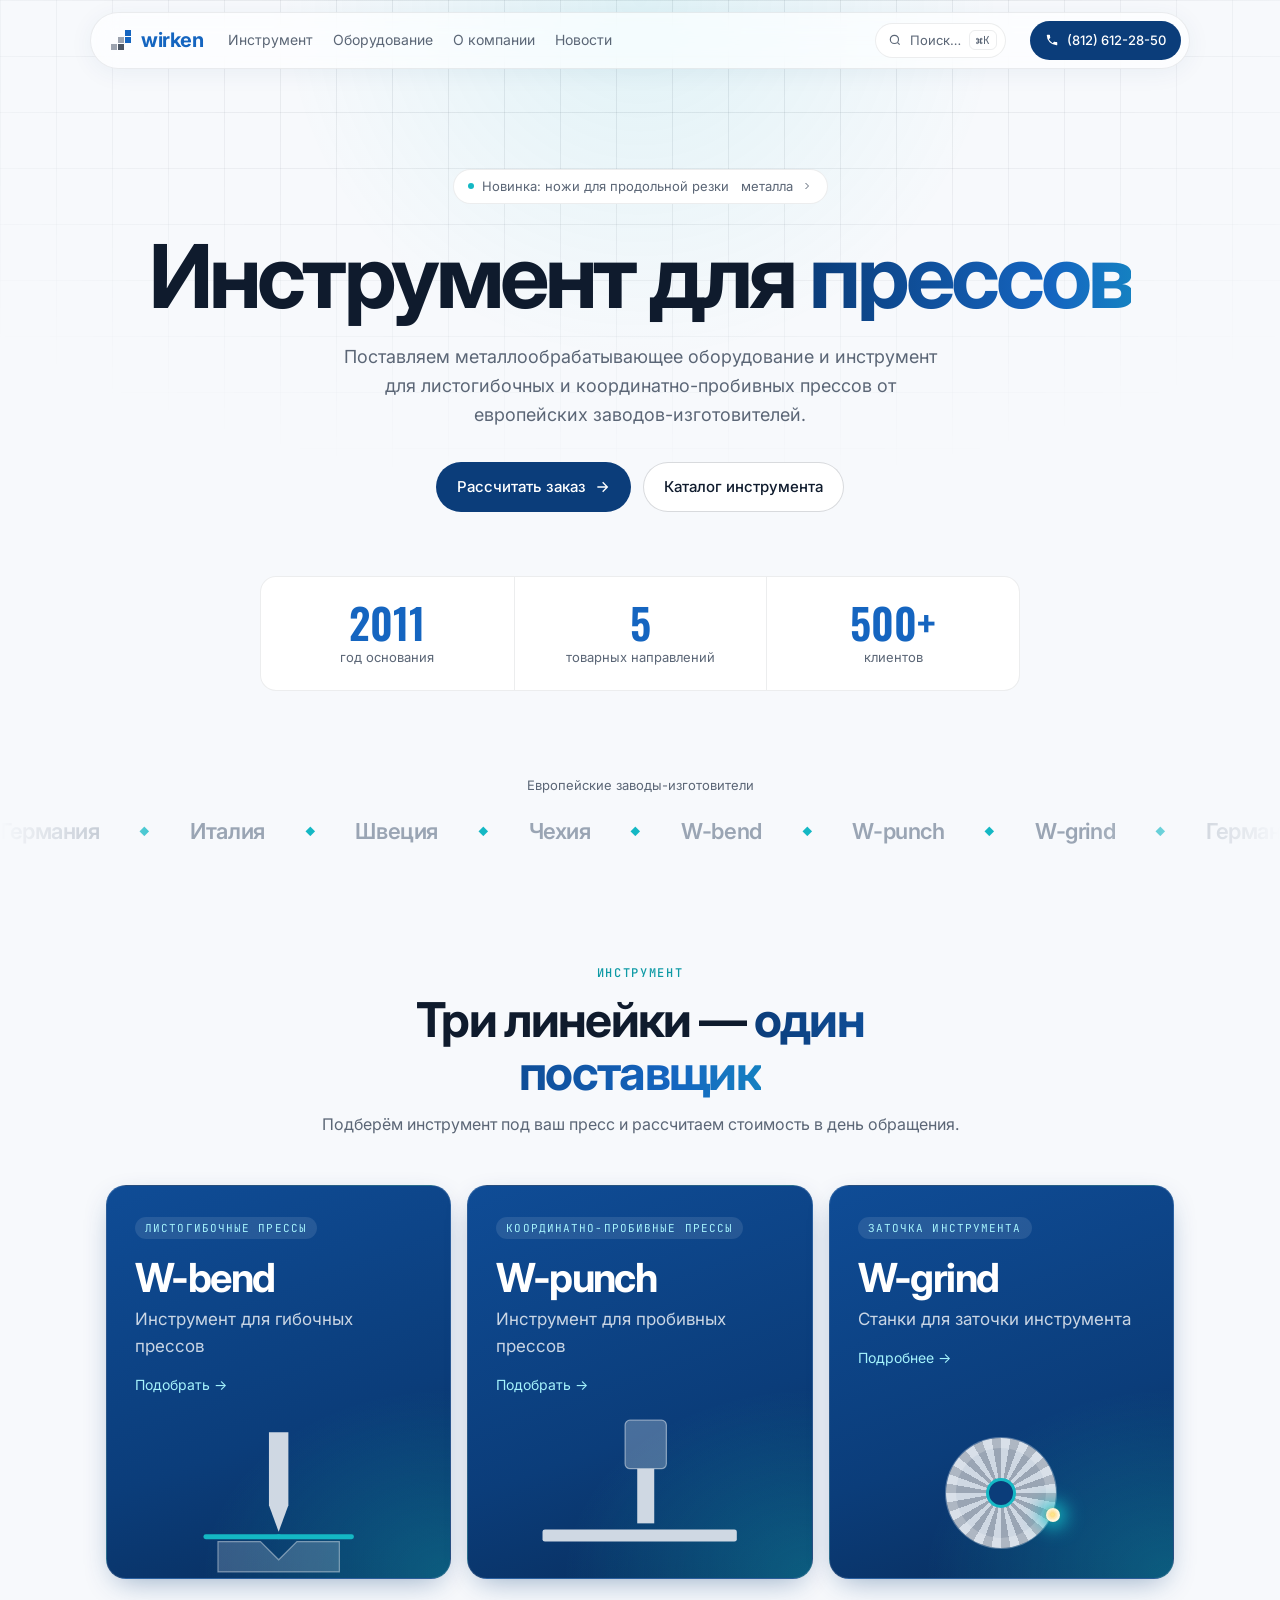
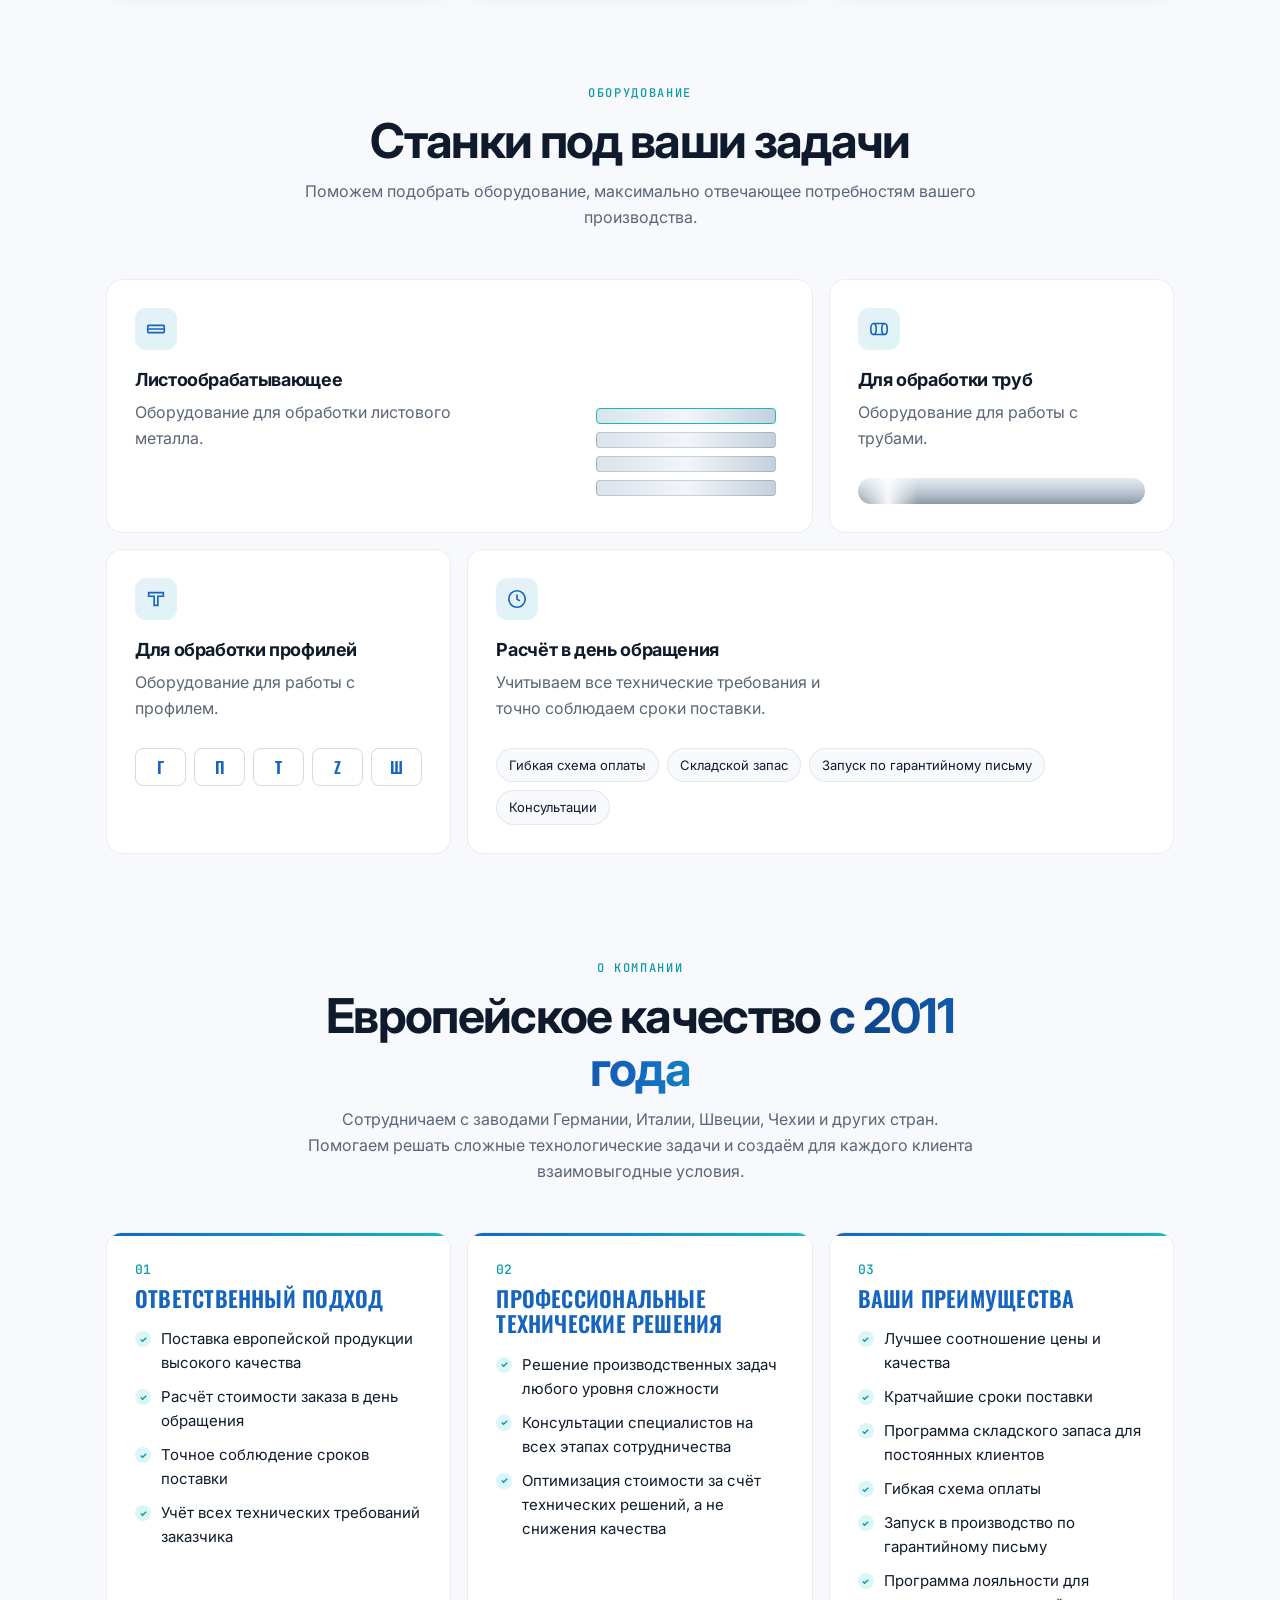
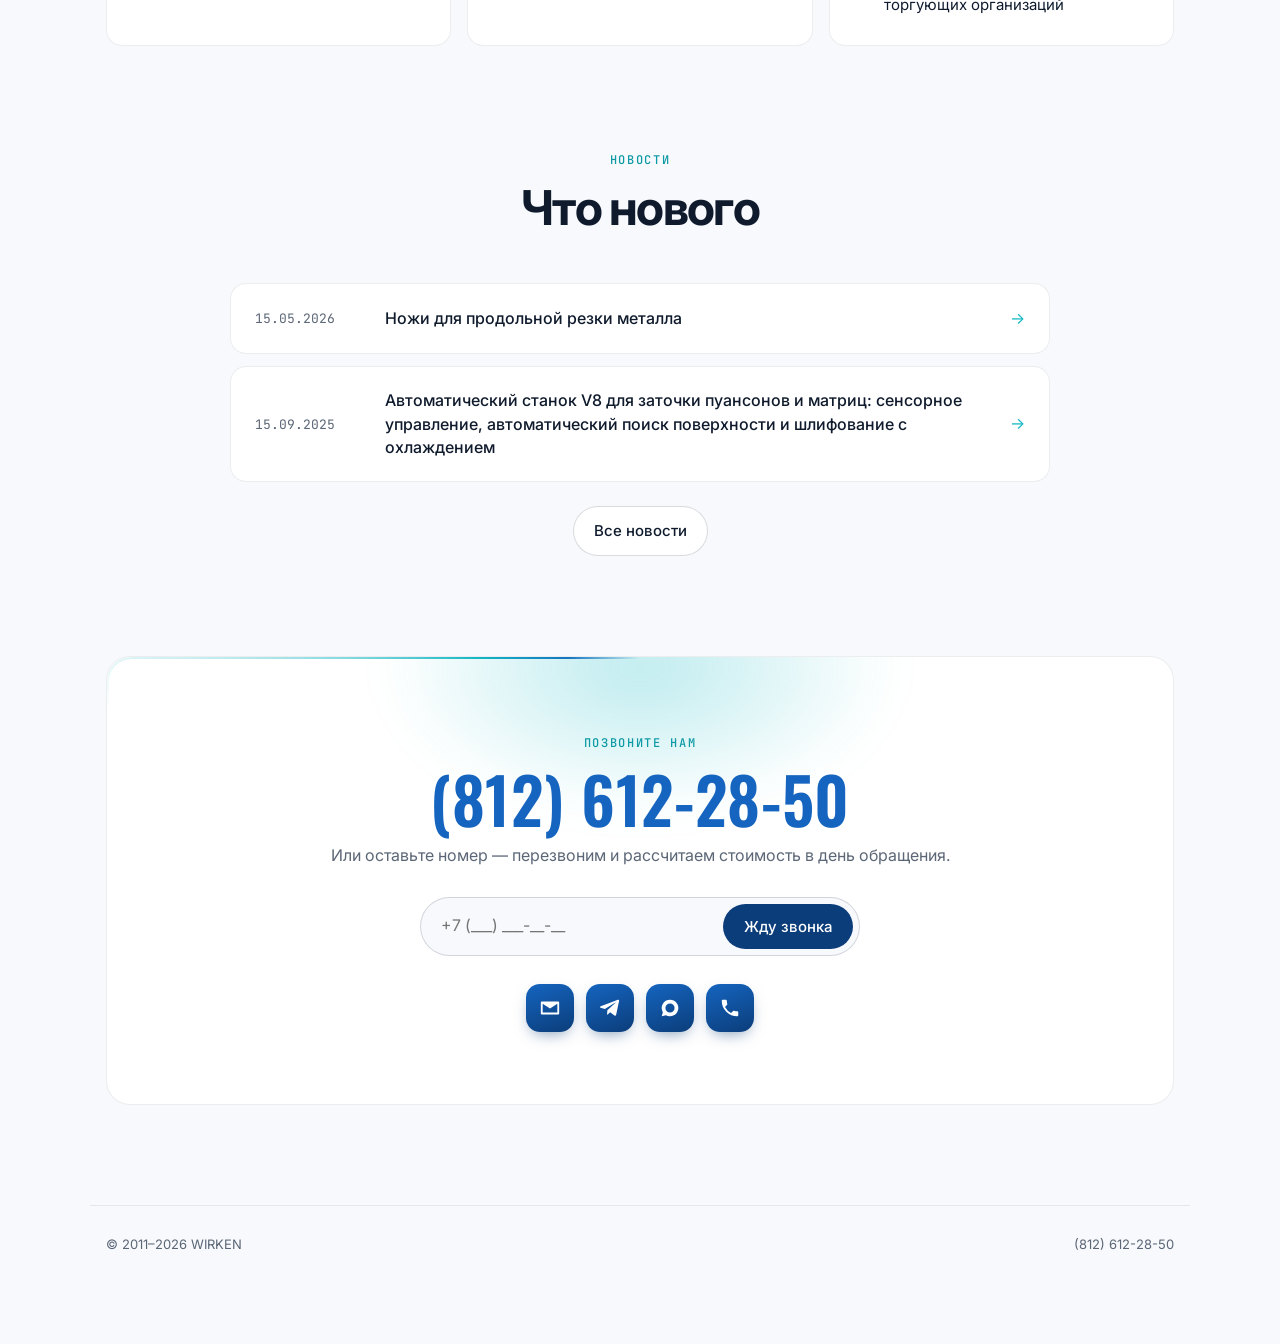
==== commit b747e2cd: "Wirken: плашка новинки в одну строку на телефоне Co-Authored-By: Claude Opus 5.5 <noreply@anthropic." ====
--- a/wirken/index.html
+++ b/wirken/index.html
@@ -49,7 +49,7 @@
     <!-- ===== Hero ===== -->
     <section class="hero">
       <a href="#news" class="pill reveal">
-        <span class="pill-dot"></span> Новинка: ножи для продольной резки металла
+        <span class="pill-dot"></span> Новинка: ножи для продольной резки<span class="hide-xs">&nbsp;металла</span>
         <svg width="12" height="12" viewBox="0 0 24 24" fill="none" stroke="currentColor" stroke-width="2"><path d="m9 18 6-6-6-6"/></svg>
       </a>
 
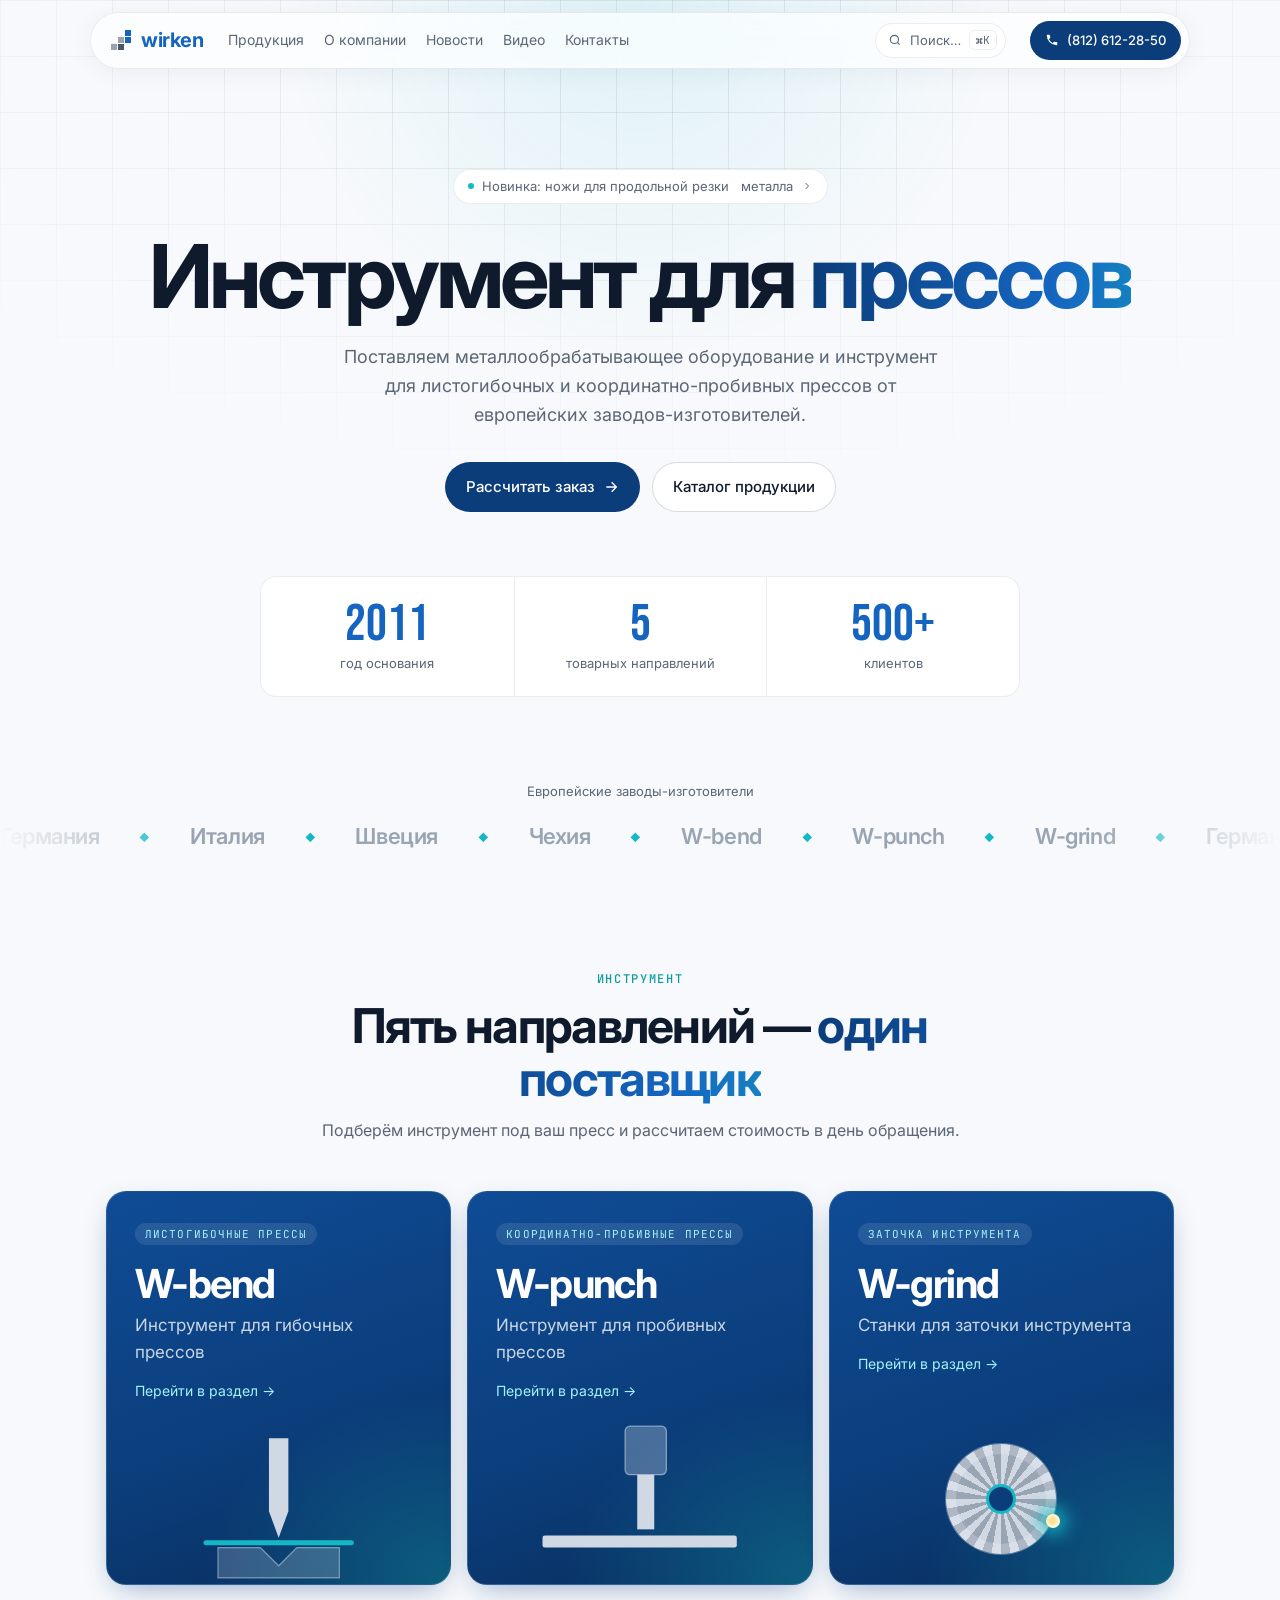
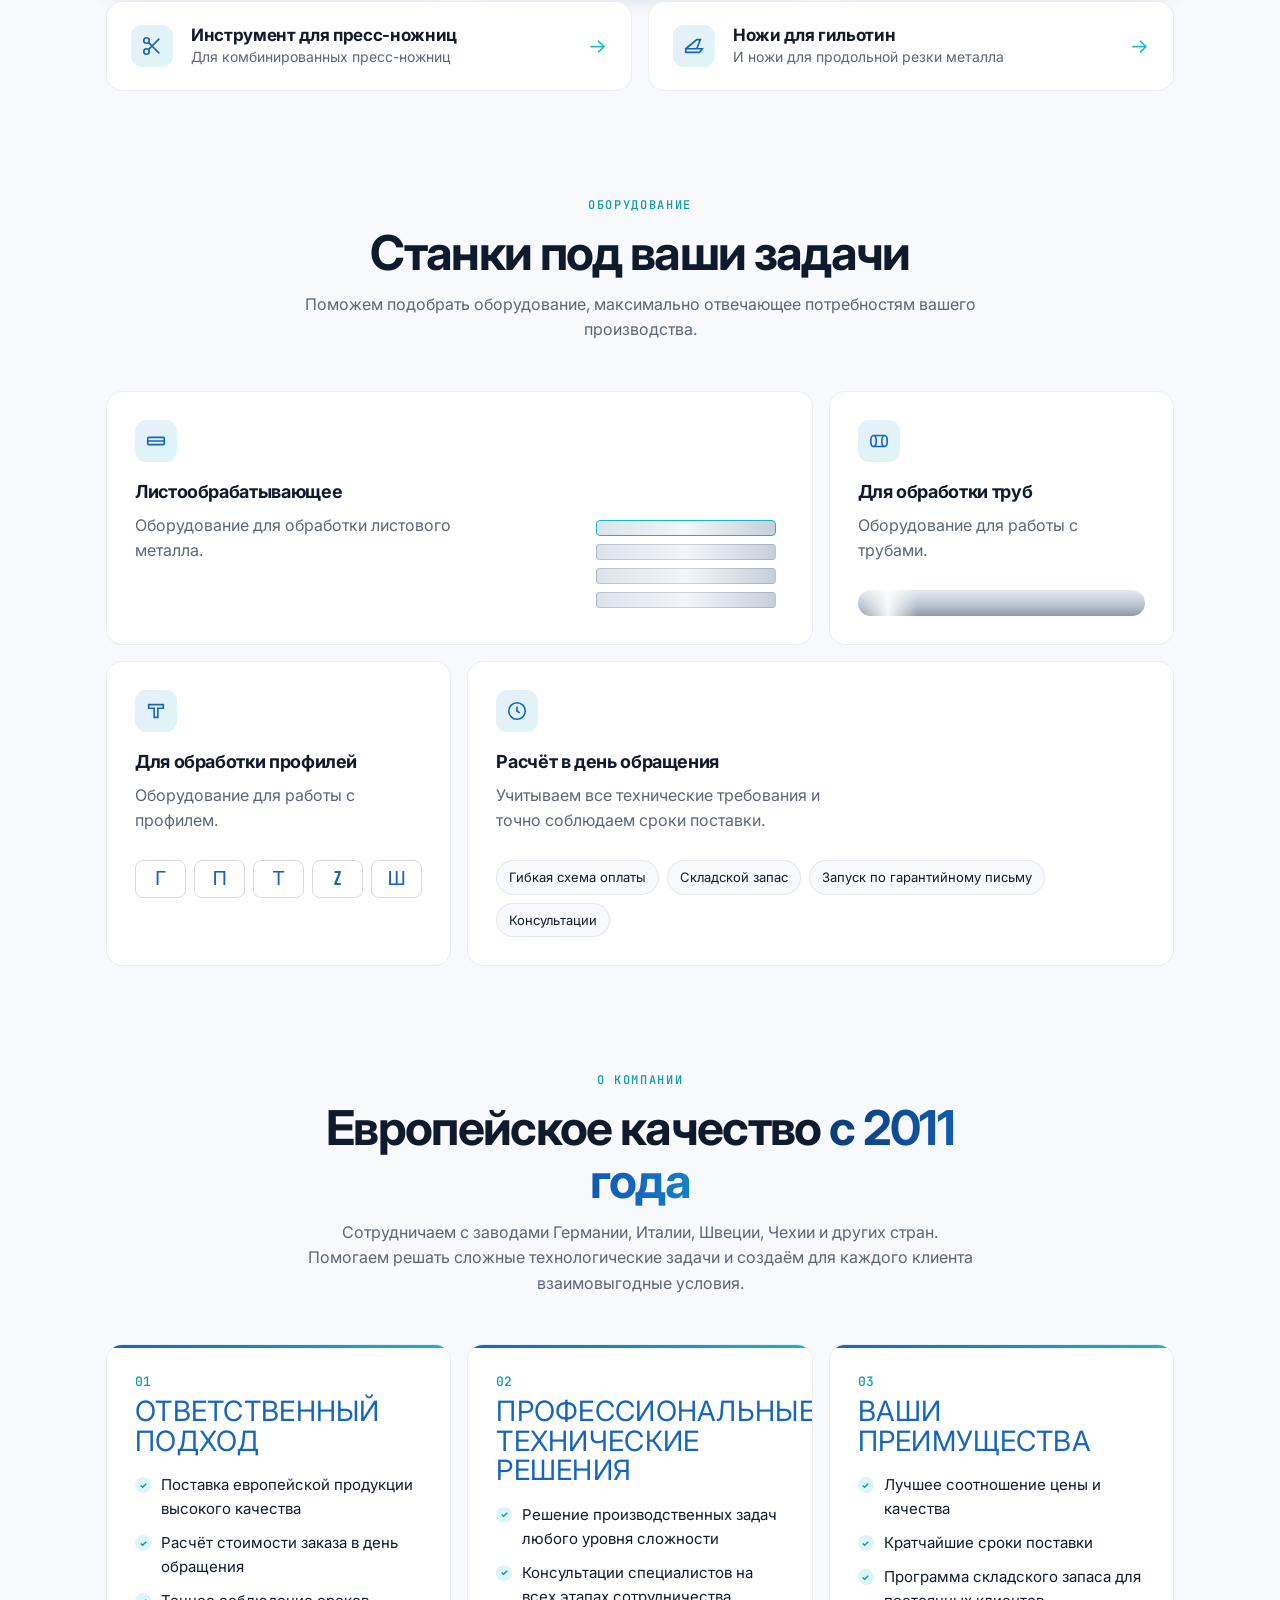
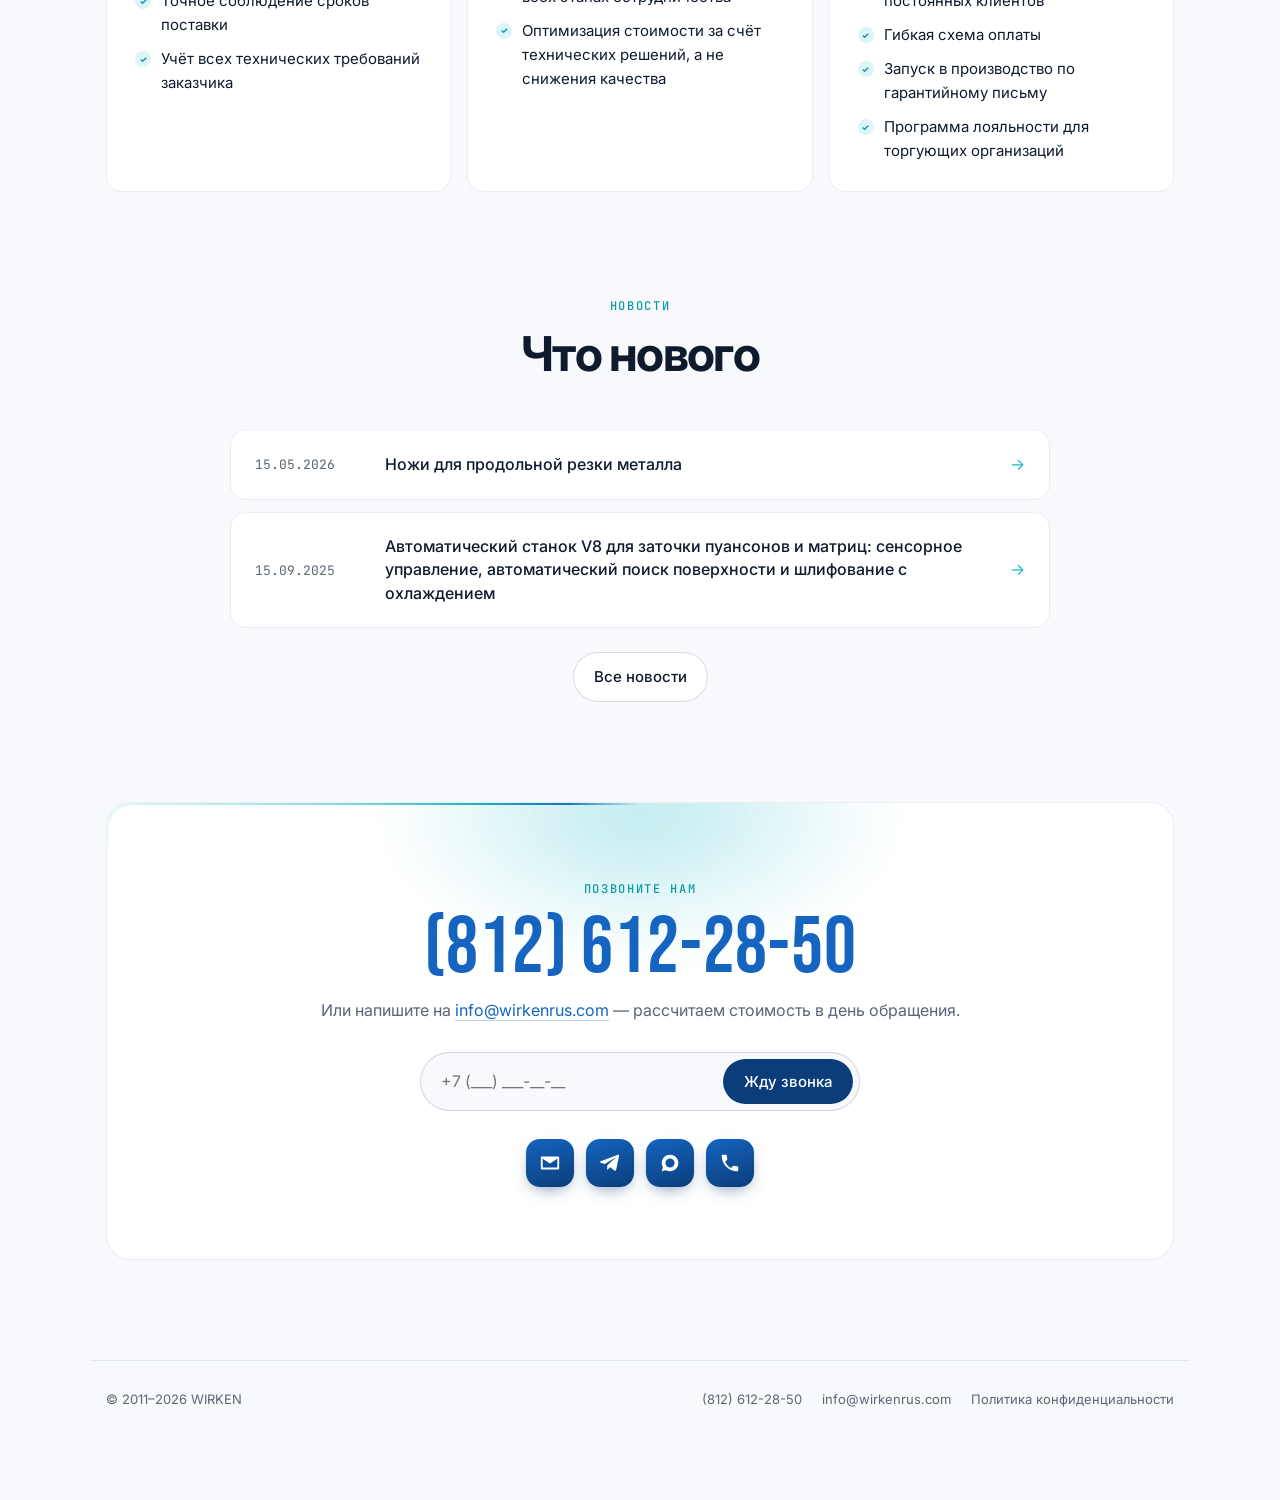
==== commit 24f886cf: "Wirken: реальные ссылки, все 5 направлений, шрифт как на оригинале Co-Authored-By: Claude Opus 5.5 <" ====
--- a/wirken/index.html
+++ b/wirken/index.html
@@ -7,7 +7,7 @@
   <meta name="description" content="Поставки металлообрабатывающего оборудования и инструмента для листогибочных и координатно-пробивных прессов.">
   <meta name="theme-color" content="#0b3d7a">
   <link rel="preconnect" href="https://fonts.googleapis.com">
-  <link href="https://fonts.googleapis.com/css2?family=Inter:wght@400;500;600;700&family=Oswald:wght@500;600&family=JetBrains+Mono:wght@400;500&display=swap" rel="stylesheet">
+  <link href="https://fonts.googleapis.com/css2?family=Inter:wght@400;500;600;700&family=Bebas+Neue&family=JetBrains+Mono:wght@400;500&display=swap" rel="stylesheet">
   <link rel="stylesheet" href="style.css">
 </head>
 <body>
@@ -29,10 +29,11 @@
       <span>wirken</span>
     </a>
     <nav class="nav-links">
-      <a href="#tools">Инструмент</a>
-      <a href="#equipment">Оборудование</a>
+      <a href="#tools">Продукция</a>
       <a href="#about">О компании</a>
       <a href="#news">Новости</a>
+      <a href="https://www.wirkenrus.com/servis/" target="_blank" rel="noopener">Видео</a>
+      <a href="#contact">Контакты</a>
     </nav>
     <button class="cmdk" id="cmdk-open" aria-label="Поиск по сайту">
       <svg width="14" height="14" viewBox="0 0 24 24" fill="none" stroke="currentColor" stroke-width="2"><circle cx="11" cy="11" r="7"/><path d="m20 20-3.5-3.5"/></svg>
@@ -48,7 +49,7 @@
   <main>
     <!-- ===== Hero ===== -->
     <section class="hero">
-      <a href="#news" class="pill reveal">
+      <a href="https://www.wirkenrus.com/novosti/nozhi-dlya-prodolnoy-rezki-metalla/" target="_blank" rel="noopener" class="pill reveal">
         <span class="pill-dot"></span> Новинка: ножи для продольной резки<span class="hide-xs">&nbsp;металла</span>
         <svg width="12" height="12" viewBox="0 0 24 24" fill="none" stroke="currentColor" stroke-width="2"><path d="m9 18 6-6-6-6"/></svg>
       </a>
@@ -68,7 +69,7 @@
         <a href="#contact" class="btn btn-dark magnetic">Рассчитать заказ
           <svg width="16" height="16" viewBox="0 0 24 24" fill="none" stroke="currentColor" stroke-width="2"><path d="M5 12h14M13 5l7 7-7 7"/></svg>
         </a>
-        <a href="#tools" class="btn btn-ghost">Каталог инструмента</a>
+        <a href="https://www.wirkenrus.com/katalog/" target="_blank" rel="noopener" class="btn btn-ghost">Каталог продукции</a>
       </div>
 
       <!-- Цифры компании со счётчиками -->
@@ -99,18 +100,18 @@
     <section id="tools" class="section">
       <div class="section-head reveal">
         <span class="eyebrow">Инструмент</span>
-        <h2>Три линейки — <span class="gradient-text">один поставщик</span></h2>
+        <h2>Пять направлений — <span class="gradient-text">один поставщик</span></h2>
         <p class="muted">Подберём инструмент под ваш пресс и рассчитаем стоимость в день обращения.</p>
       </div>
 
       <div class="products">
         <!-- W-bend: пуансон гнёт лист в V-матрицу -->
-        <a href="#contact" class="product spotlight reveal">
+        <a href="https://www.wirkenrus.com/katalog/instrument-dlya-gibochnyh-pressov/" target="_blank" rel="noopener" class="product spotlight reveal">
           <div class="product-text">
             <span class="tag">Листогибочные прессы</span>
             <h3>W-bend</h3>
             <p>Инструмент для гибочных прессов</p>
-            <span class="more">Подобрать →</span>
+            <span class="more">Перейти в раздел →</span>
           </div>
           <svg class="viz viz-bend" viewBox="0 0 200 140" aria-hidden="true">
             <path class="die" d="M50 110 H85 L100 125 L115 110 H150 V135 H50 Z"/>
@@ -123,12 +124,12 @@
         </a>
 
         <!-- W-punch: пробивка отверстий -->
-        <a href="#contact" class="product spotlight reveal">
+        <a href="https://www.wirkenrus.com/katalog/matrix_instrument/" target="_blank" rel="noopener" class="product spotlight reveal">
           <div class="product-text">
             <span class="tag">Координатно-пробивные прессы</span>
             <h3>W-punch</h3>
             <p>Инструмент для пробивных прессов</p>
-            <span class="more">Подобрать →</span>
+            <span class="more">Перейти в раздел →</span>
           </div>
           <svg class="viz viz-punch" viewBox="0 0 200 140" aria-hidden="true">
             <rect class="plate" x="20" y="100" width="160" height="10" rx="2"/>
@@ -144,17 +145,41 @@
         </a>
 
         <!-- W-grind: вращающийся круг и искры -->
-        <a href="#contact" class="product spotlight reveal">
+        <a href="https://www.wirkenrus.com/katalog/vspomogatelnoe-oborudovanie/" target="_blank" rel="noopener" class="product spotlight reveal">
           <div class="product-text">
             <span class="tag">Заточка инструмента</span>
             <h3>W-grind</h3>
             <p>Станки для заточки инструмента</p>
-            <span class="more">Подробнее →</span>
+            <span class="more">Перейти в раздел →</span>
           </div>
           <div class="viz viz-grind" aria-hidden="true">
             <div class="wheel"></div>
             <div class="sparks"><i></i><i></i><i></i><i></i><i></i><i></i><i></i><i></i></div>
           </div>
+        </a>
+      </div>
+
+      <!-- Ещё две товарные линейки -->
+      <div class="mini">
+        <a href="https://www.wirkenrus.com/katalog/instrument-dlya-kombinirovannyh-press-nozhnits/" target="_blank" rel="noopener" class="mini-card spotlight reveal">
+          <div class="card-icon">
+            <svg viewBox="0 0 24 24" fill="none" stroke="currentColor" stroke-width="1.8"><circle cx="6" cy="6" r="3"/><circle cx="6" cy="18" r="3"/><path d="M8.1 8.1 20 20M8.1 15.9 20 4"/></svg>
+          </div>
+          <div>
+            <h3>Инструмент для пресс-ножниц</h3>
+            <p class="muted">Для комбинированных пресс-ножниц</p>
+          </div>
+          <span class="arrow">→</span>
+        </a>
+        <a href="https://www.wirkenrus.com/katalog/shears-knives/" target="_blank" rel="noopener" class="mini-card spotlight reveal">
+          <div class="card-icon">
+            <svg viewBox="0 0 24 24" fill="none" stroke="currentColor" stroke-width="1.8"><path d="M3 15h18l-3 4H3z"/><path d="M3 15 15 5h4l-4 10"/></svg>
+          </div>
+          <div>
+            <h3>Ножи для гильотин</h3>
+            <p class="muted">И ножи для продольной резки металла</p>
+          </div>
+          <span class="arrow">→</span>
         </a>
       </div>
     </section>
@@ -167,30 +192,30 @@
         <p class="muted">Поможем подобрать оборудование, максимально отвечающее потребностям вашего производства.</p>
       </div>
       <div class="bento">
-        <article class="card spotlight span-2 reveal">
+        <a href="https://www.wirkenrus.com/katalog/listoobrabatyvayushee-oborudovanie/" target="_blank" rel="noopener" class="card spotlight span-2 reveal">
           <div class="card-icon">
             <svg viewBox="0 0 24 24" fill="none" stroke="currentColor" stroke-width="1.8"><rect x="3" y="8" width="18" height="8" rx="1"/><path d="M3 12h18"/></svg>
           </div>
           <h3>Листообрабатывающее</h3>
           <p class="muted">Оборудование для обработки листового металла.</p>
           <div class="sheets" aria-hidden="true"><i></i><i></i><i></i><i></i></div>
-        </article>
-        <article class="card spotlight reveal">
+        </a>
+        <a href="https://www.wirkenrus.com/katalog/oborudovanie-dlya-obrabotki-trub/" target="_blank" rel="noopener" class="card spotlight reveal">
           <div class="card-icon">
             <svg viewBox="0 0 24 24" fill="none" stroke="currentColor" stroke-width="1.8"><ellipse cx="6" cy="12" rx="3" ry="6"/><path d="M6 6h12M6 18h12"/><ellipse cx="18" cy="12" rx="3" ry="6"/></svg>
           </div>
           <h3>Для обработки труб</h3>
           <p class="muted">Оборудование для работы с трубами.</p>
           <div class="tube" aria-hidden="true"></div>
-        </article>
-        <article class="card spotlight reveal">
+        </a>
+        <a href="https://www.wirkenrus.com/katalog/oborudovanie-dlya-obrabotki-profiley/" target="_blank" rel="noopener" class="card spotlight reveal">
           <div class="card-icon">
             <svg viewBox="0 0 24 24" fill="none" stroke="currentColor" stroke-width="1.8"><path d="M4 5h16v4h-6v10h-4V9H4z"/></svg>
           </div>
           <h3>Для обработки профилей</h3>
           <p class="muted">Оборудование для работы с профилем.</p>
           <div class="profile-row" aria-hidden="true"><i>Г</i><i>П</i><i>Т</i><i>Z</i><i>Ш</i></div>
-        </article>
+        </a>
         <article class="card spotlight span-2 reveal">
           <div class="card-icon">
             <svg viewBox="0 0 24 24" fill="none" stroke="currentColor" stroke-width="1.8"><circle cx="12" cy="12" r="9"/><path d="M12 7v5l3 2"/></svg>
@@ -257,18 +282,18 @@
         <h2>Что нового</h2>
       </div>
       <div class="news">
-        <a href="#" class="news-item reveal">
+        <a href="https://www.wirkenrus.com/novosti/nozhi-dlya-prodolnoy-rezki-metalla/" target="_blank" rel="noopener" class="news-item reveal">
           <time datetime="2026-05-15">15.05.2026</time>
           <h3>Ножи для продольной резки металла</h3>
           <span class="arrow">→</span>
         </a>
-        <a href="#" class="news-item reveal">
+        <a href="https://www.wirkenrus.com/novosti/stanok-dlya-zatochki-puansonov-i-matrits/" target="_blank" rel="noopener" class="news-item reveal">
           <time datetime="2025-09-15">15.09.2025</time>
           <h3>Автоматический станок V8 для заточки пуансонов и матриц: сенсорное управление, автоматический поиск поверхности и шлифование с охлаждением</h3>
           <span class="arrow">→</span>
         </a>
       </div>
-      <div class="center" style="margin-top:24px"><a href="#" class="btn btn-ghost">Все новости</a></div>
+      <div class="center" style="margin-top:24px"><a href="https://www.wirkenrus.com/novosti/" target="_blank" rel="noopener" class="btn btn-ghost">Все новости</a></div>
     </section>
 
     <!-- ===== CTA / контакты ===== -->
@@ -278,15 +303,15 @@
         <div class="cta-glow" aria-hidden="true"></div>
         <span class="eyebrow">Позвоните нам</span>
         <a href="tel:+78126122850" class="cta-phone">(812) 612-28-50</a>
-        <p class="muted">Или оставьте номер — перезвоним и рассчитаем стоимость в день обращения.</p>
+        <p class="muted">Или напишите на <a class="link" href="mailto:info@wirkenrus.com">info@wirkenrus.com</a> — рассчитаем стоимость в день обращения.</p>
         <form class="cta-form" id="cta-form">
           <input type="tel" placeholder="+7 (___) ___-__-__" required aria-label="Телефон">
           <button class="btn btn-dark" type="submit">Жду звонка</button>
         </form>
         <div class="socials">
-          <a href="#" aria-label="E-mail"><svg viewBox="0 0 24 24" fill="currentColor"><path d="M3 5h18a1 1 0 0 1 1 1v12a1 1 0 0 1-1 1H3a1 1 0 0 1-1-1V6a1 1 0 0 1 1-1zm1 2.3V17h16V7.3l-8 5.2z"/></svg></a>
-          <a href="#" aria-label="Telegram"><svg viewBox="0 0 24 24" fill="currentColor"><path d="M21.9 4.3 18.7 19.4c-.2 1-.9 1.3-1.8.8l-4.8-3.6-2.3 2.2c-.3.3-.5.5-1 .5l.3-4.9 8.9-8c.4-.3-.1-.5-.6-.2L6.4 13.1l-4.7-1.5c-1-.3-1-1 .2-1.5L20.5 3c.9-.3 1.6.2 1.4 1.3z"/></svg></a>
-          <a href="#" aria-label="Чат"><svg viewBox="0 0 24 24" fill="currentColor"><path d="M12 3a9 9 0 0 0-7.8 13.5L3 21l4.6-1.2A9 9 0 1 0 12 3zm0 4a5 5 0 1 1 0 10 5 5 0 0 1 0-10z"/></svg></a>
+          <a href="mailto:info@wirkenrus.com" aria-label="E-mail"><svg viewBox="0 0 24 24" fill="currentColor"><path d="M3 5h18a1 1 0 0 1 1 1v12a1 1 0 0 1-1 1H3a1 1 0 0 1-1-1V6a1 1 0 0 1 1-1zm1 2.3V17h16V7.3l-8 5.2z"/></svg></a>
+          <a href="https://t.me/AlPo79" target="_blank" rel="noopener" aria-label="Telegram"><svg viewBox="0 0 24 24" fill="currentColor"><path d="M21.9 4.3 18.7 19.4c-.2 1-.9 1.3-1.8.8l-4.8-3.6-2.3 2.2c-.3.3-.5.5-1 .5l.3-4.9 8.9-8c.4-.3-.1-.5-.6-.2L6.4 13.1l-4.7-1.5c-1-.3-1-1 .2-1.5L20.5 3c.9-.3 1.6.2 1.4 1.3z"/></svg></a>
+          <a href="https://www.wirkenrus.com/kontakty/" target="_blank" rel="noopener" aria-label="Контакты"><svg viewBox="0 0 24 24" fill="currentColor"><path d="M12 3a9 9 0 0 0-7.8 13.5L3 21l4.6-1.2A9 9 0 1 0 12 3zm0 4a5 5 0 1 1 0 10 5 5 0 0 1 0-10z"/></svg></a>
           <a href="tel:+78126122850" aria-label="Позвонить"><svg viewBox="0 0 24 24" fill="currentColor"><path d="M6.6 10.8a15.1 15.1 0 0 0 6.6 6.6l2.2-2.2a1 1 0 0 1 1-.25 11.4 11.4 0 0 0 3.6.57 1 1 0 0 1 1 1V20a1 1 0 0 1-1 1A17 17 0 0 1 3 4a1 1 0 0 1 1-1h3.5a1 1 0 0 1 1 1c0 1.25.2 2.45.57 3.57a1 1 0 0 1-.25 1z"/></svg></a>
         </div>
       </div>
@@ -295,7 +320,11 @@
 
   <footer class="footer">
     <span class="muted small">© 2011–<span id="year"></span> WIRKEN</span>
-    <a href="tel:+78126122850" class="muted small">(812) 612-28-50</a>
+    <span class="footer-links small">
+      <a href="tel:+78126122850">(812) 612-28-50</a>
+      <a href="mailto:info@wirkenrus.com">info@wirkenrus.com</a>
+      <a href="https://www.wirkenrus.com/politika-konfidentsialnosti.html" target="_blank" rel="noopener">Политика конфиденциальности</a>
+    </span>
   </footer>
 
   <!-- Кнопка «наверх» с кольцом прогресса прокрутки -->
@@ -312,6 +341,8 @@
         <li data-href="#tools">W-bend — инструмент для гибочных прессов</li>
         <li data-href="#tools">W-punch — инструмент для пробивных прессов</li>
         <li data-href="#tools">W-grind — станки для заточки</li>
+        <li data-href="#tools">Инструмент для пресс-ножниц</li>
+        <li data-href="#tools">Ножи для гильотин</li>
         <li data-href="#equipment">Листообрабатывающее оборудование</li>
         <li data-href="#equipment">Оборудование для обработки труб</li>
         <li data-href="#equipment">Оборудование для обработки профилей</li>
--- a/wirken/style.css
+++ b/wirken/style.css
@@ -120,7 +120,7 @@
 .stats { margin: 64px auto 0; max-width: 760px; display: grid; grid-template-columns: repeat(3, 1fr); border: 1px solid var(--border); border-radius: var(--radius); background: var(--card); overflow: hidden; }
 .stats div { padding: 22px 12px; display: flex; flex-direction: column; gap: 2px; }
 .stats div + div { border-left: 1px solid var(--border); }
-.stats b { font: 600 clamp(28px, 5vw, 42px)/1.1 Oswald, Inter, sans-serif; color: var(--blue); font-variant-numeric: tabular-nums; }
+.stats b { font: 400 clamp(34px, 6vw, 52px)/1 "Bebas Neue", Inter, sans-serif; color: var(--blue); font-variant-numeric: tabular-nums; }
 .stats span:not(.count) { font-size: 13px; color: var(--muted); }
 
 /* ===== Бегущая строка ===== */
@@ -217,11 +217,20 @@
 @keyframes spark { 0% { transform: none; opacity: 1; } 100% { transform: translate(var(--dx), calc(var(--dy) + 30px)); opacity: 0; } }
 @keyframes flicker { to { opacity: .6; transform: scale(.8); } }
 
+/* Две дополнительные линейки — горизонтальные карточки */
+.mini { margin-top: 16px; display: grid; grid-template-columns: 1fr 1fr; gap: 16px; }
+.mini-card { display: grid; grid-template-columns: auto 1fr auto; gap: 18px; align-items: center; padding: 22px 24px; border-radius: var(--radius); border: 1px solid var(--border); background: var(--card); }
+.mini-card:hover { border-color: rgba(20, 184, 196, .5); transform: translateY(-2px); box-shadow: 0 12px 30px -12px rgba(11, 61, 122, .2); }
+.mini-card h3 { font-size: 17px; letter-spacing: -.02em; line-height: 1.3; }
+.mini-card p { font-size: 14px; }
+.mini-card .arrow { color: var(--teal); font-size: 20px; transition: transform .25s; }
+.mini-card:hover .arrow { transform: translateX(4px); }
+
 /* ===== Bento оборудования ===== */
 .bento { display: grid; grid-template-columns: repeat(3, 1fr); gap: 16px; }
 .span-2 { grid-column: span 2; }
 .card {
-  padding: 28px; min-height: 230px;
+  display: block; padding: 28px; min-height: 230px;
   border-radius: var(--radius); border: 1px solid var(--border); background: var(--card);
 }
 .card:hover { border-color: rgba(20, 184, 196, .5); transform: translateY(-2px); box-shadow: 0 12px 30px -12px rgba(11, 61, 122, .2); }
@@ -244,7 +253,7 @@
 
 /* Профили разных сечений — «волна» заливки при наведении */
 .profile-row { margin-top: 26px; display: flex; gap: 8px; }
-.profile-row i { flex: 1; display: grid; place-items: center; height: 38px; border-radius: 8px; font: 600 16px Oswald, sans-serif; font-style: normal; color: var(--blue); border: 1px solid var(--border-hi); transition: all .25s; }
+.profile-row i { flex: 1; display: grid; place-items: center; height: 38px; border-radius: 8px; font: 400 20px "Bebas Neue", sans-serif; font-style: normal; color: var(--blue); border: 1px solid var(--border-hi); transition: all .25s; }
 .card:hover .profile-row i { background: var(--navy); color: #fff; border-color: var(--navy); }
 .card:hover .profile-row i:nth-child(2) { transition-delay: .04s; } .card:hover .profile-row i:nth-child(3) { transition-delay: .08s; }
 .card:hover .profile-row i:nth-child(4) { transition-delay: .12s; } .card:hover .profile-row i:nth-child(5) { transition-delay: .16s; }
@@ -260,7 +269,7 @@
 .feature::after { content: ""; position: absolute; left: 0; top: 0; height: 3px; width: 100%; background: linear-gradient(90deg, var(--blue), var(--teal)); transform: scaleX(0); transform-origin: left; transition: transform 1s cubic-bezier(.2, .8, .2, 1) .3s; }
 .feature.visible::after { transform: scaleX(1); }
 .feature-n { font: 500 13px "JetBrains Mono", monospace; color: #0e9aa5; }
-.feature h3 { margin: 8px 0 16px; font: 600 22px/1.15 Oswald, Inter, sans-serif; text-transform: uppercase; color: var(--blue); letter-spacing: .01em; }
+.feature h3 { margin: 8px 0 16px; font: 400 28px/1.05 "Bebas Neue", Inter, sans-serif; text-transform: uppercase; color: var(--blue); letter-spacing: .01em; }
 .check { list-style: none; display: grid; gap: 10px; font-size: 15px; }
 .check li { position: relative; padding-left: 26px; }
 .check li::before { content: ""; position: absolute; left: 0; top: 4px; width: 16px; height: 16px; border-radius: 50%; background: rgba(20, 184, 196, .15) url("data:image/svg+xml,%3Csvg xmlns='http://www.w3.org/2000/svg' viewBox='0 0 24 24' fill='none' stroke='%230e9aa5' stroke-width='3'%3E%3Cpath d='m6 12 4 4 8-8'/%3E%3C/svg%3E") center/11px no-repeat; }
@@ -287,7 +296,7 @@
 .cta-glow { position: absolute; left: 50%; top: -140px; width: 520px; height: 300px; transform: translateX(-50%); background: radial-gradient(ellipse, rgba(20, 184, 196, .28), transparent 70%); filter: blur(20px); animation: breathe 5s ease-in-out infinite; }
 @keyframes breathe { 50% { opacity: .55; transform: translateX(-50%) scale(1.1); } }
 .cta > *:not(.beam):not(.cta-glow) { position: relative; }
-.cta-phone { display: block; margin: 8px 0 10px; font: 600 clamp(38px, 7vw, 64px)/1.1 Oswald, Inter, sans-serif; color: var(--blue); letter-spacing: .01em; transition: color .2s; }
+.cta-phone { display: block; margin: 8px 0 10px; font: 400 clamp(46px, 9vw, 80px)/1 "Bebas Neue", Inter, sans-serif; color: var(--blue); letter-spacing: .01em; transition: color .2s; }
 .cta-phone:hover { color: var(--teal); }
 .cta-form { margin: 28px auto 0; display: flex; gap: 8px; max-width: 440px; padding: 6px; border-radius: 999px; border: 1px solid var(--border-hi); background: var(--bg); }
 .cta-form input { flex: 1; min-width: 0; padding: 0 14px; border: 0; outline: 0; background: transparent; color: var(--fg); font: inherit; }
@@ -296,6 +305,10 @@
 .socials a:hover { transform: translateY(-3px) rotate(-4deg); box-shadow: 0 10px 22px -6px rgba(20, 184, 196, .6); }
 .socials svg { width: 22px; height: 22px; }
 
+.link { color: var(--blue); border-bottom: 1px solid rgba(21, 101, 192, .3); }
+.link:hover { color: var(--teal); }
+.footer-links { display: flex; flex-wrap: wrap; gap: 8px 20px; color: var(--muted); }
+.footer-links a:hover { color: var(--blue); }
 .footer { max-width: 1100px; margin: 100px auto 0; padding: 28px 16px 90px; display: flex; justify-content: space-between; gap: 16px; flex-wrap: wrap; border-top: 1px solid var(--border); }
 
 /* ===== Кнопка «наверх» с кольцом прогресса ===== */
@@ -323,12 +336,12 @@
 .reveal { opacity: 0; transform: translateY(24px); filter: blur(6px); transition: opacity .8s, transform .8s cubic-bezier(.2, .8, .2, 1), filter .8s; }
 .reveal.visible { opacity: 1; transform: none; filter: none; }
 /* после появления — быстрые переходы для hover */
-.product.visible, .card.visible, .news-item.visible { transition: opacity .8s, filter .8s, transform .3s, box-shadow .3s, border-color .3s; }
+.product.visible, .card.visible, .news-item.visible, .mini-card.visible { transition: opacity .8s, filter .8s, transform .3s, box-shadow .3s, border-color .3s; }
 
 /* ===== Адаптив ===== */
 @media (max-width: 900px) {
   .nav-links { display: none; }
-  .products, .bento, .grid-3 { grid-template-columns: 1fr; }
+  .products, .bento, .grid-3, .mini { grid-template-columns: 1fr; }
   .span-2 { grid-column: auto; }
   .span-2 > p { max-width: none; }
   .sheets { position: relative; right: auto; bottom: auto; margin-top: 20px; }
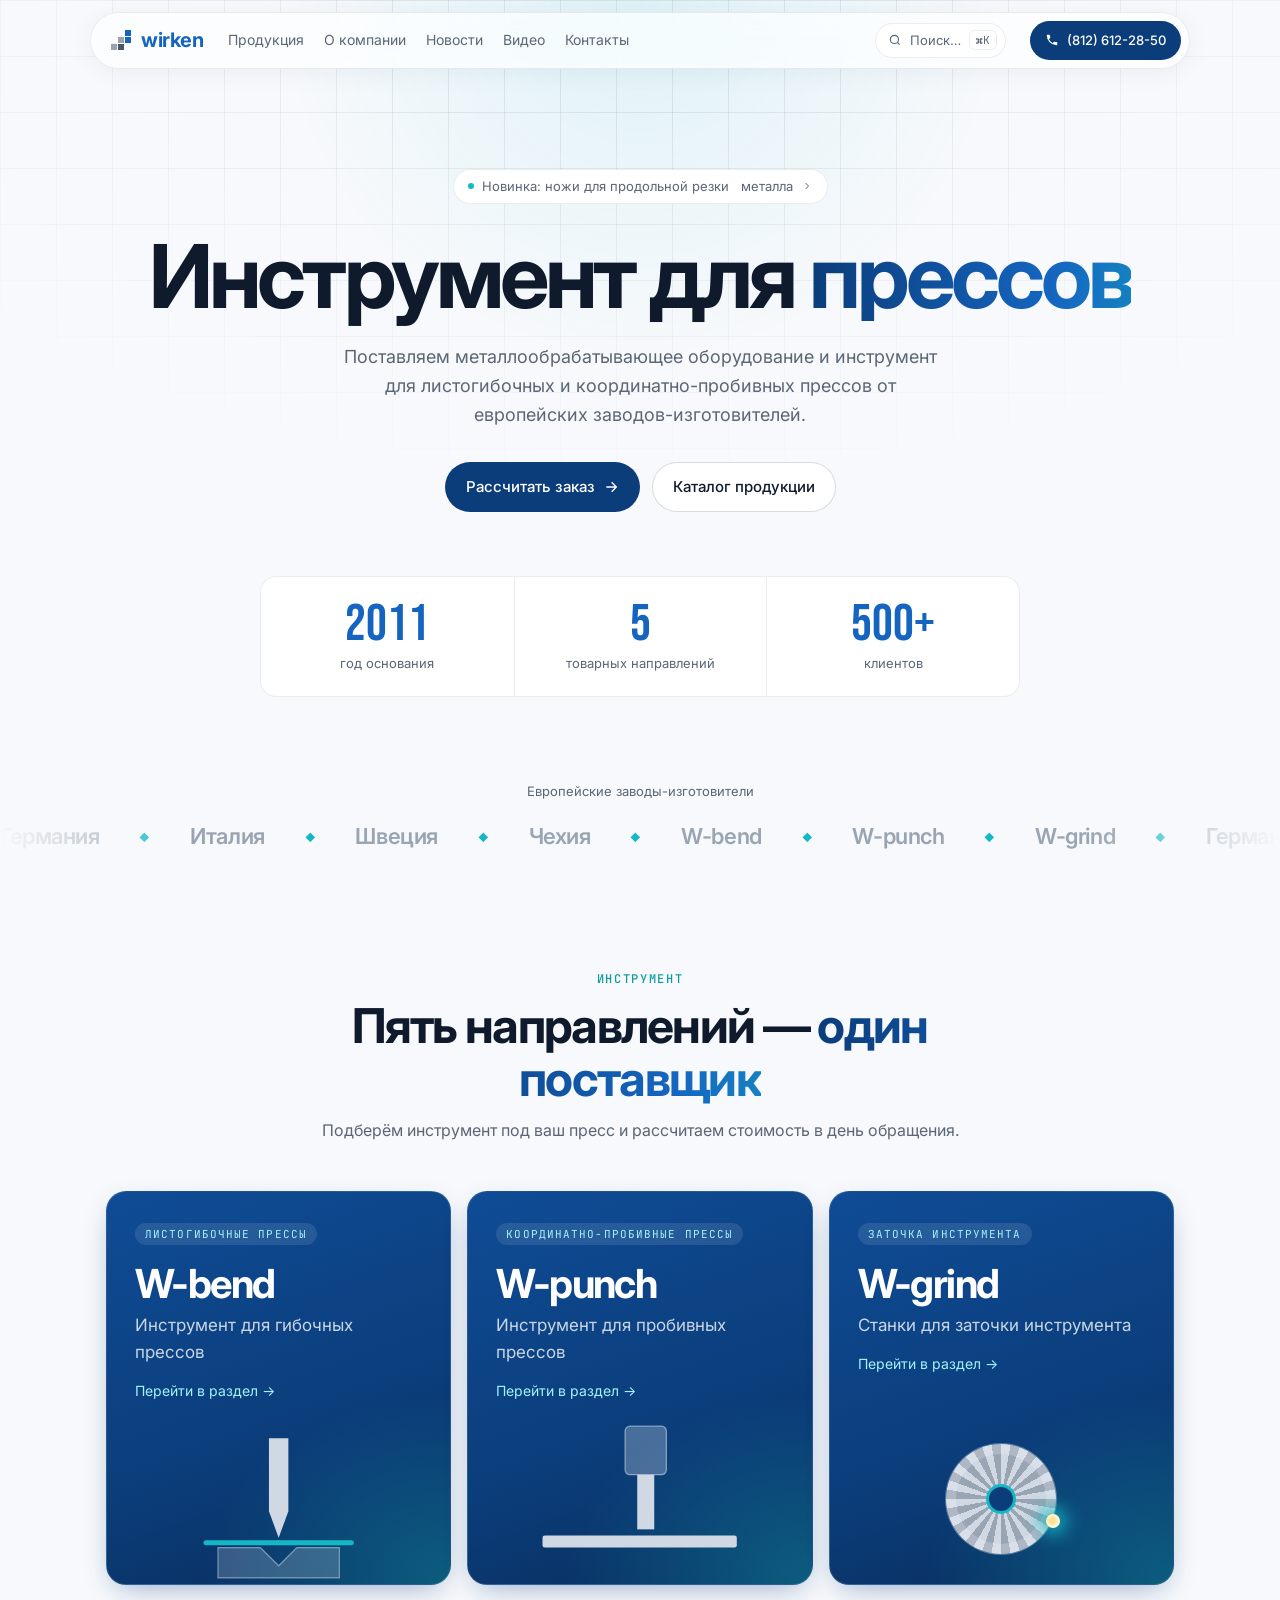
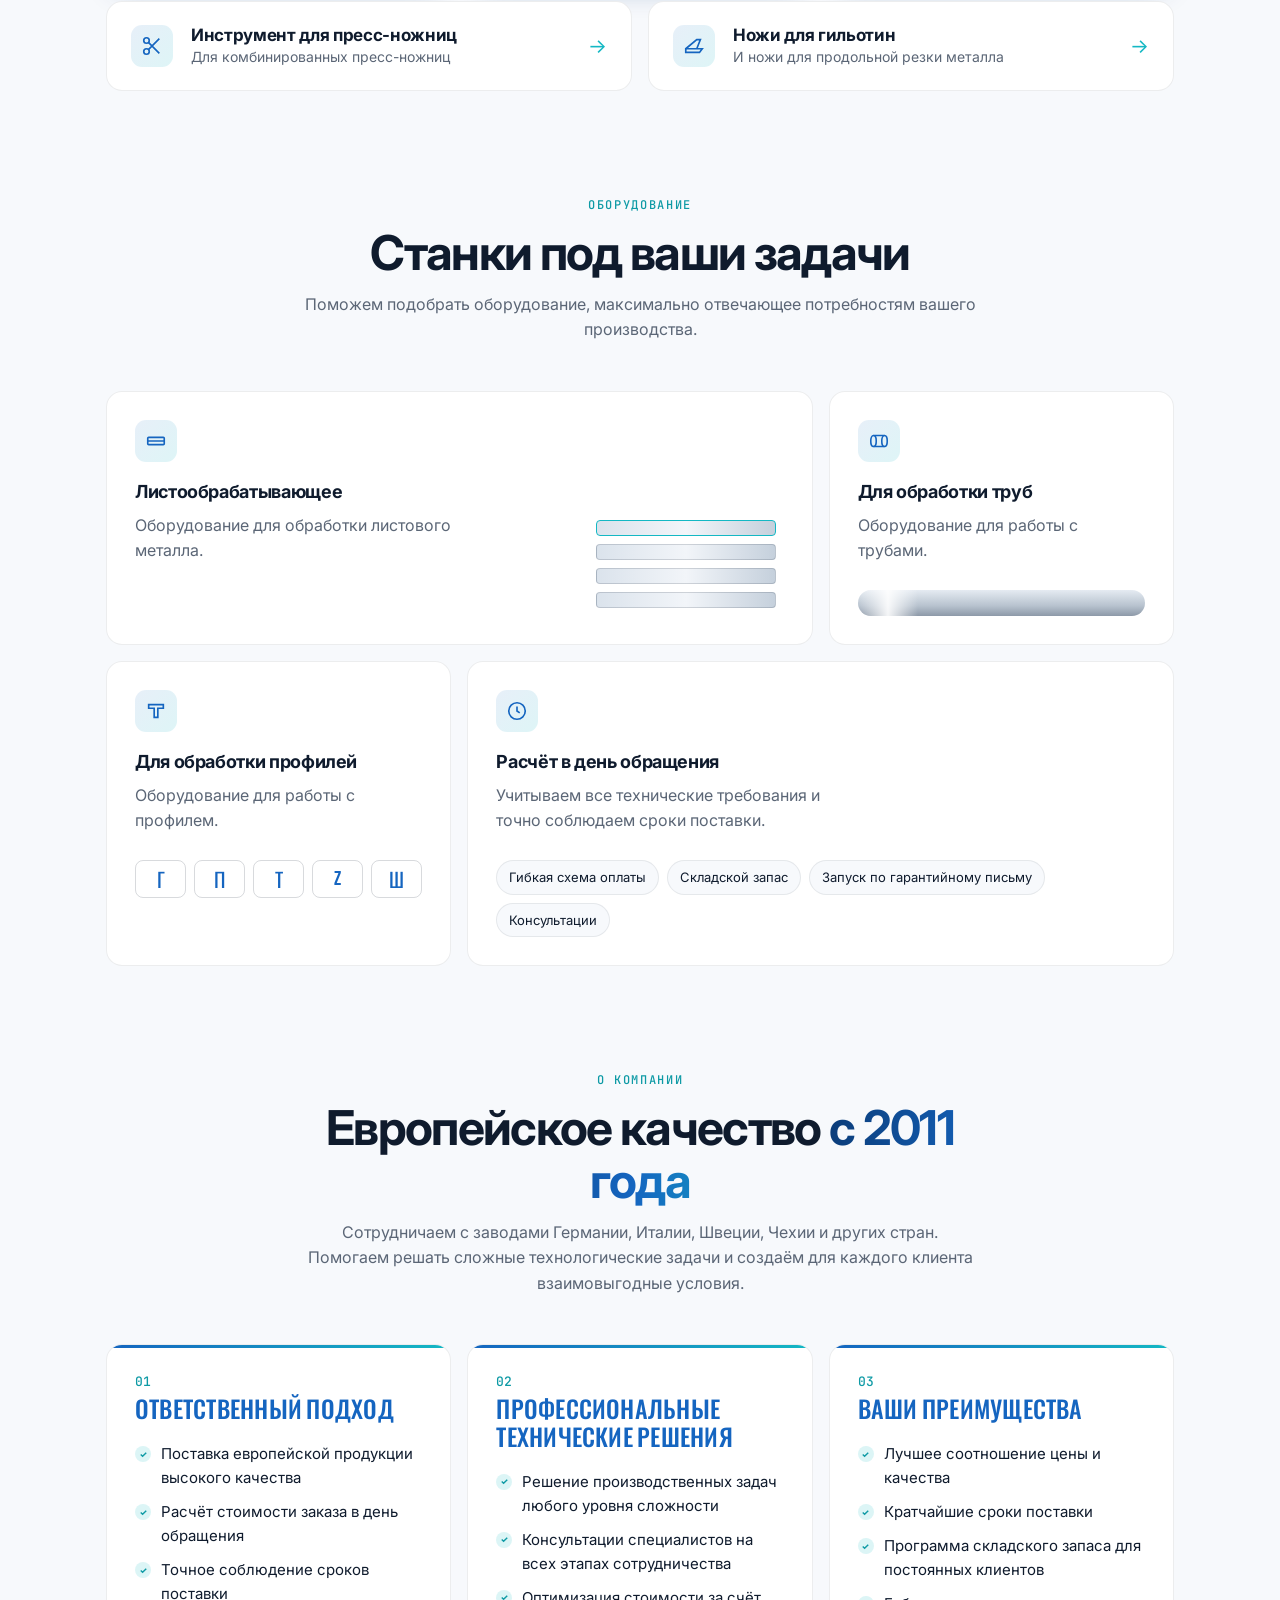
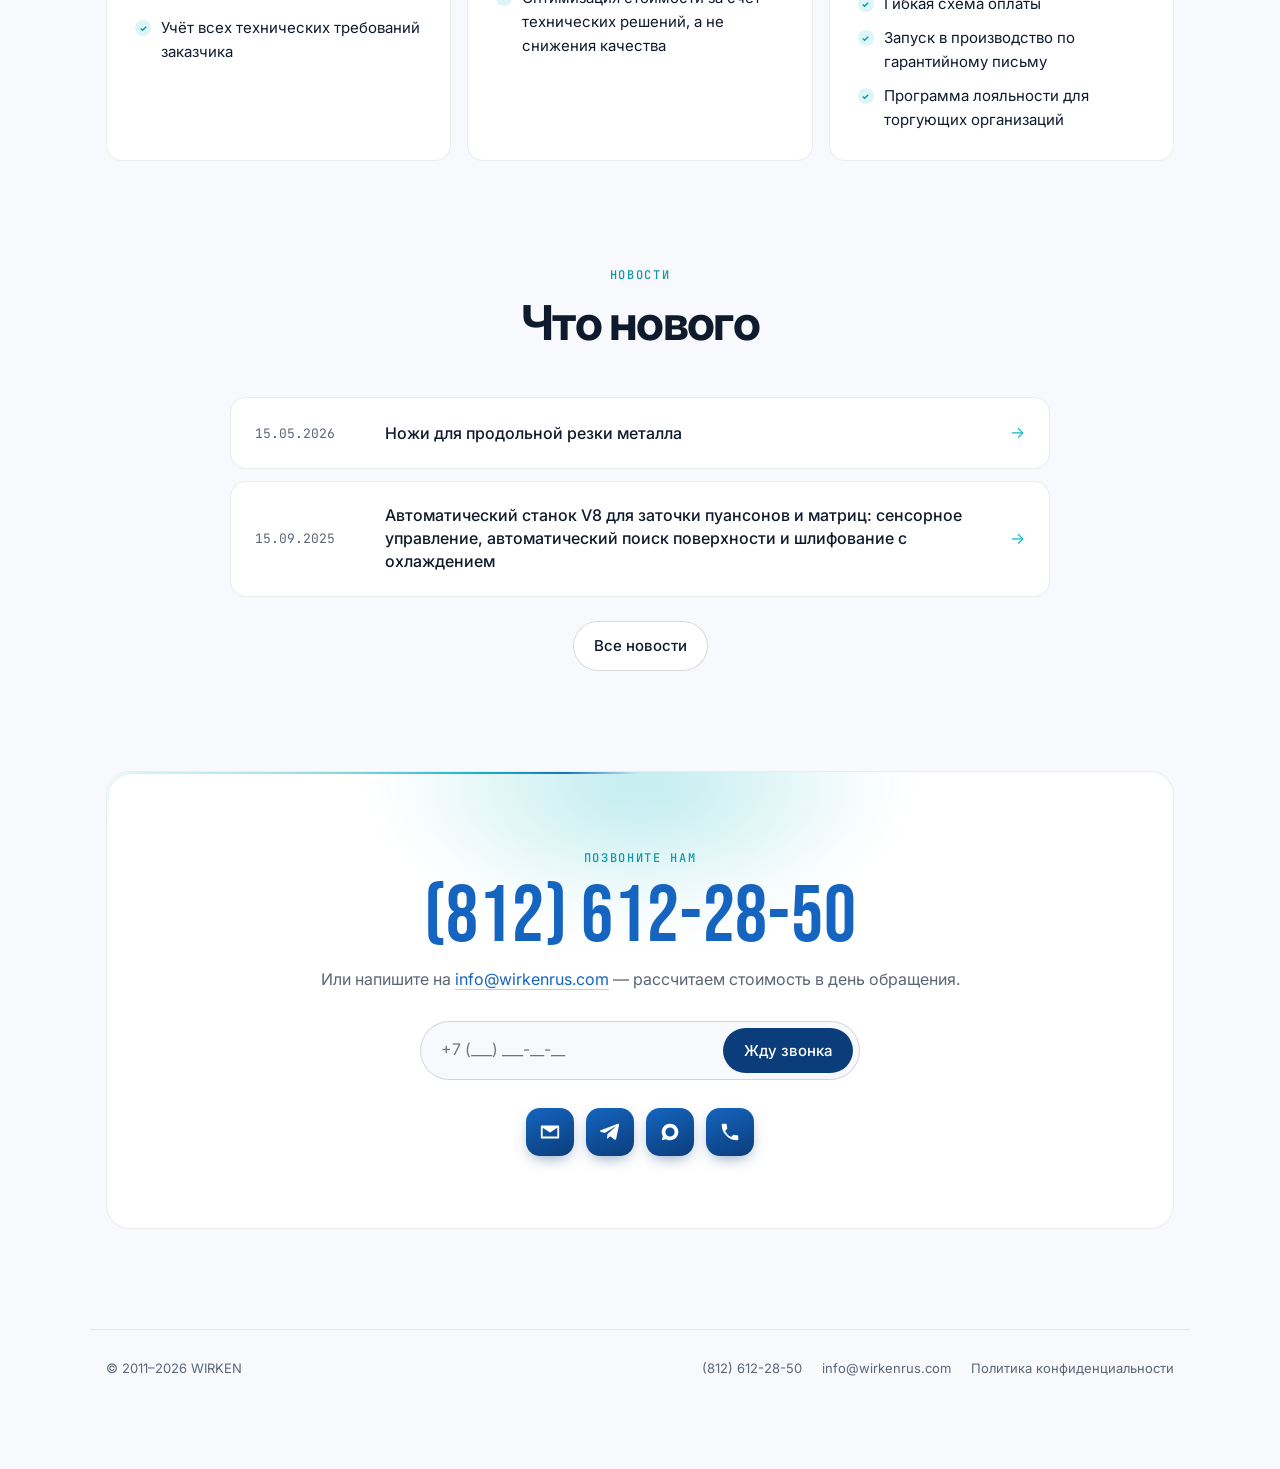
==== commit 0912f3c2: "Wirken: кириллица в заголовках через Oswald Co-Authored-By: Claude Opus 5.5 <noreply@anthropic.com> " ====
--- a/wirken/index.html
+++ b/wirken/index.html
@@ -7,7 +7,7 @@
   <meta name="description" content="Поставки металлообрабатывающего оборудования и инструмента для листогибочных и координатно-пробивных прессов.">
   <meta name="theme-color" content="#0b3d7a">
   <link rel="preconnect" href="https://fonts.googleapis.com">
-  <link href="https://fonts.googleapis.com/css2?family=Inter:wght@400;500;600;700&family=Bebas+Neue&family=JetBrains+Mono:wght@400;500&display=swap" rel="stylesheet">
+  <link href="https://fonts.googleapis.com/css2?family=Inter:wght@400;500;600;700&family=Bebas+Neue&family=Oswald:wght@400;500&family=JetBrains+Mono:wght@400;500&display=swap" rel="stylesheet">
   <link rel="stylesheet" href="style.css">
 </head>
 <body>
--- a/wirken/style.css
+++ b/wirken/style.css
@@ -120,7 +120,7 @@
 .stats { margin: 64px auto 0; max-width: 760px; display: grid; grid-template-columns: repeat(3, 1fr); border: 1px solid var(--border); border-radius: var(--radius); background: var(--card); overflow: hidden; }
 .stats div { padding: 22px 12px; display: flex; flex-direction: column; gap: 2px; }
 .stats div + div { border-left: 1px solid var(--border); }
-.stats b { font: 400 clamp(34px, 6vw, 52px)/1 "Bebas Neue", Inter, sans-serif; color: var(--blue); font-variant-numeric: tabular-nums; }
+.stats b { font: 400 clamp(34px, 6vw, 52px)/1 "Bebas Neue", Oswald, Inter, sans-serif; color: var(--blue); font-variant-numeric: tabular-nums; }
 .stats span:not(.count) { font-size: 13px; color: var(--muted); }
 
 /* ===== Бегущая строка ===== */
@@ -253,7 +253,7 @@
 
 /* Профили разных сечений — «волна» заливки при наведении */
 .profile-row { margin-top: 26px; display: flex; gap: 8px; }
-.profile-row i { flex: 1; display: grid; place-items: center; height: 38px; border-radius: 8px; font: 400 20px "Bebas Neue", sans-serif; font-style: normal; color: var(--blue); border: 1px solid var(--border-hi); transition: all .25s; }
+.profile-row i { flex: 1; display: grid; place-items: center; height: 38px; border-radius: 8px; font: 400 20px "Bebas Neue", Oswald, sans-serif; font-style: normal; color: var(--blue); border: 1px solid var(--border-hi); transition: all .25s; }
 .card:hover .profile-row i { background: var(--navy); color: #fff; border-color: var(--navy); }
 .card:hover .profile-row i:nth-child(2) { transition-delay: .04s; } .card:hover .profile-row i:nth-child(3) { transition-delay: .08s; }
 .card:hover .profile-row i:nth-child(4) { transition-delay: .12s; } .card:hover .profile-row i:nth-child(5) { transition-delay: .16s; }
@@ -269,7 +269,7 @@
 .feature::after { content: ""; position: absolute; left: 0; top: 0; height: 3px; width: 100%; background: linear-gradient(90deg, var(--blue), var(--teal)); transform: scaleX(0); transform-origin: left; transition: transform 1s cubic-bezier(.2, .8, .2, 1) .3s; }
 .feature.visible::after { transform: scaleX(1); }
 .feature-n { font: 500 13px "JetBrains Mono", monospace; color: #0e9aa5; }
-.feature h3 { margin: 8px 0 16px; font: 400 28px/1.05 "Bebas Neue", Inter, sans-serif; text-transform: uppercase; color: var(--blue); letter-spacing: .01em; }
+.feature h3 { margin: 8px 0 16px; font: 500 24px/1.15 "Bebas Neue", Oswald, Inter, sans-serif; text-transform: uppercase; color: var(--blue); letter-spacing: .01em; }
 .check { list-style: none; display: grid; gap: 10px; font-size: 15px; }
 .check li { position: relative; padding-left: 26px; }
 .check li::before { content: ""; position: absolute; left: 0; top: 4px; width: 16px; height: 16px; border-radius: 50%; background: rgba(20, 184, 196, .15) url("data:image/svg+xml,%3Csvg xmlns='http://www.w3.org/2000/svg' viewBox='0 0 24 24' fill='none' stroke='%230e9aa5' stroke-width='3'%3E%3Cpath d='m6 12 4 4 8-8'/%3E%3C/svg%3E") center/11px no-repeat; }
@@ -296,7 +296,7 @@
 .cta-glow { position: absolute; left: 50%; top: -140px; width: 520px; height: 300px; transform: translateX(-50%); background: radial-gradient(ellipse, rgba(20, 184, 196, .28), transparent 70%); filter: blur(20px); animation: breathe 5s ease-in-out infinite; }
 @keyframes breathe { 50% { opacity: .55; transform: translateX(-50%) scale(1.1); } }
 .cta > *:not(.beam):not(.cta-glow) { position: relative; }
-.cta-phone { display: block; margin: 8px 0 10px; font: 400 clamp(46px, 9vw, 80px)/1 "Bebas Neue", Inter, sans-serif; color: var(--blue); letter-spacing: .01em; transition: color .2s; }
+.cta-phone { display: block; margin: 8px 0 10px; font: 400 clamp(46px, 9vw, 80px)/1 "Bebas Neue", Oswald, Inter, sans-serif; color: var(--blue); letter-spacing: .01em; transition: color .2s; }
 .cta-phone:hover { color: var(--teal); }
 .cta-form { margin: 28px auto 0; display: flex; gap: 8px; max-width: 440px; padding: 6px; border-radius: 999px; border: 1px solid var(--border-hi); background: var(--bg); }
 .cta-form input { flex: 1; min-width: 0; padding: 0 14px; border: 0; outline: 0; background: transparent; color: var(--fg); font: inherit; }
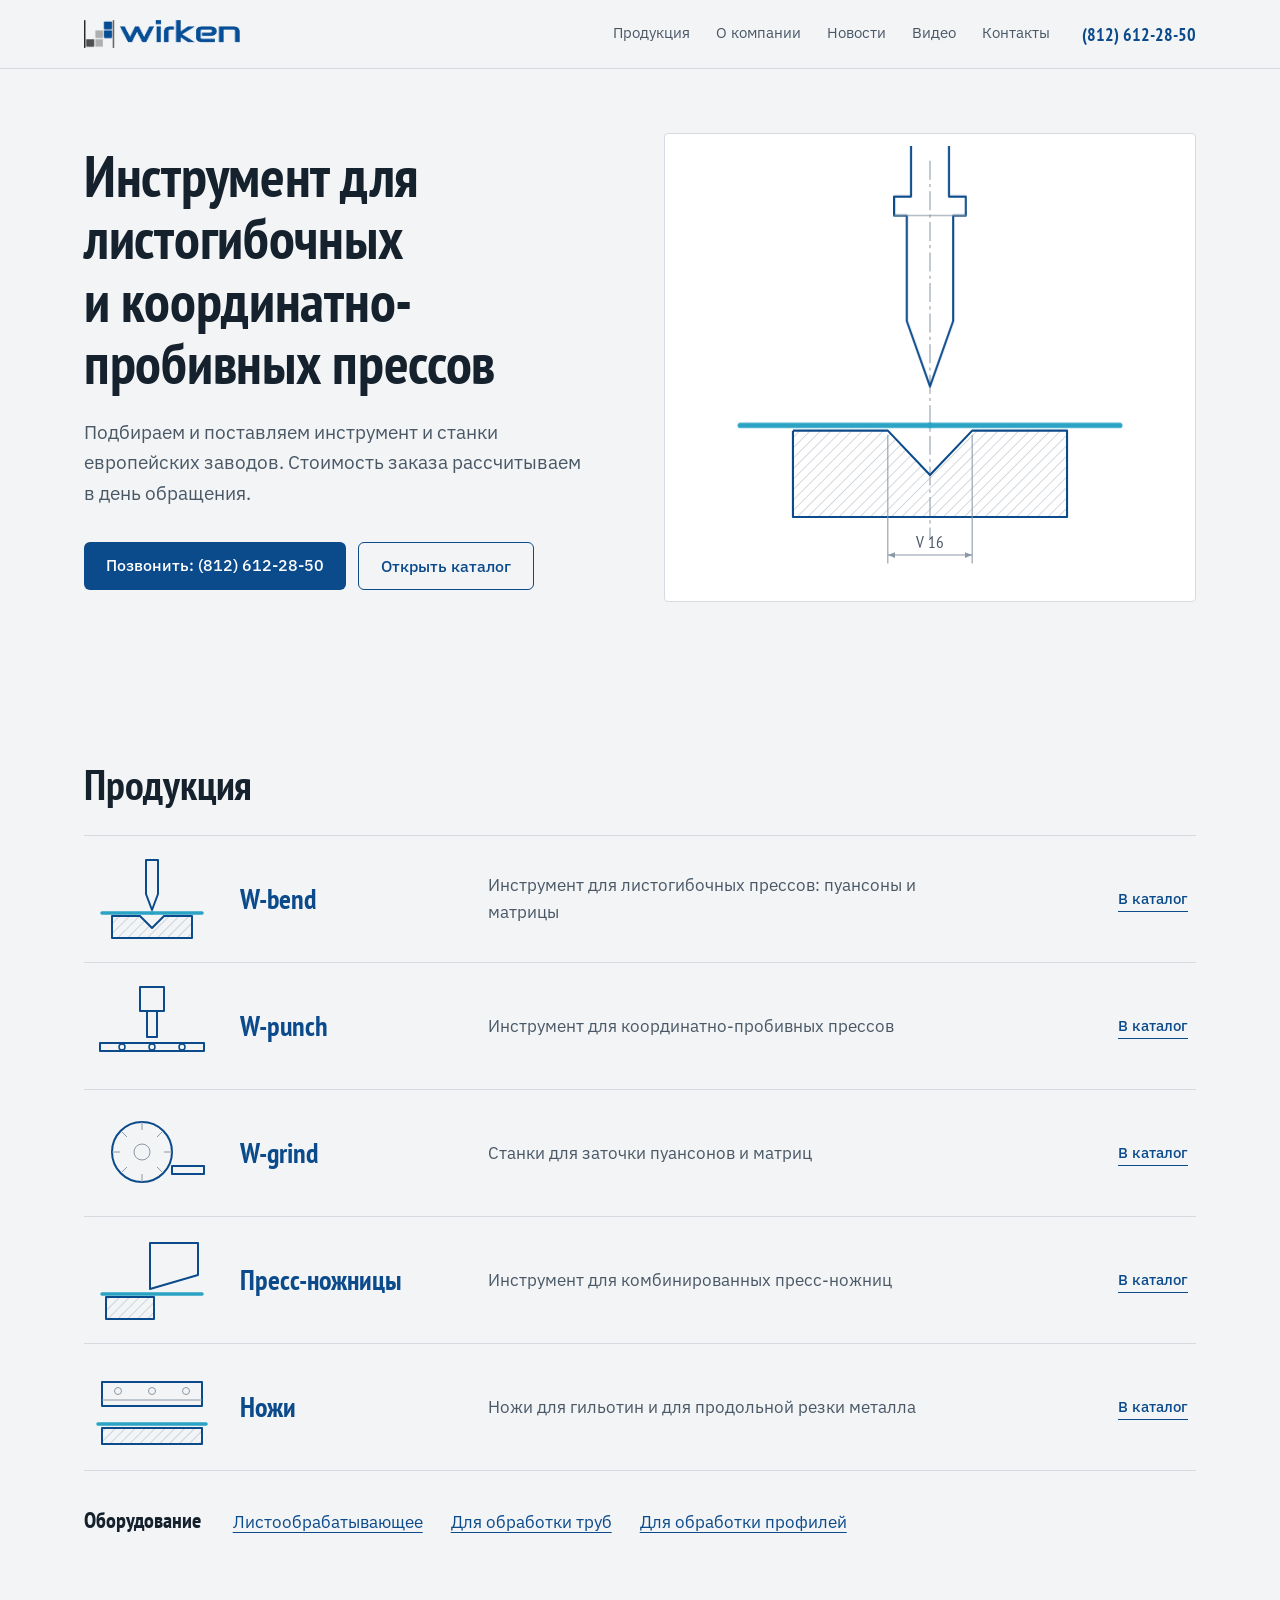
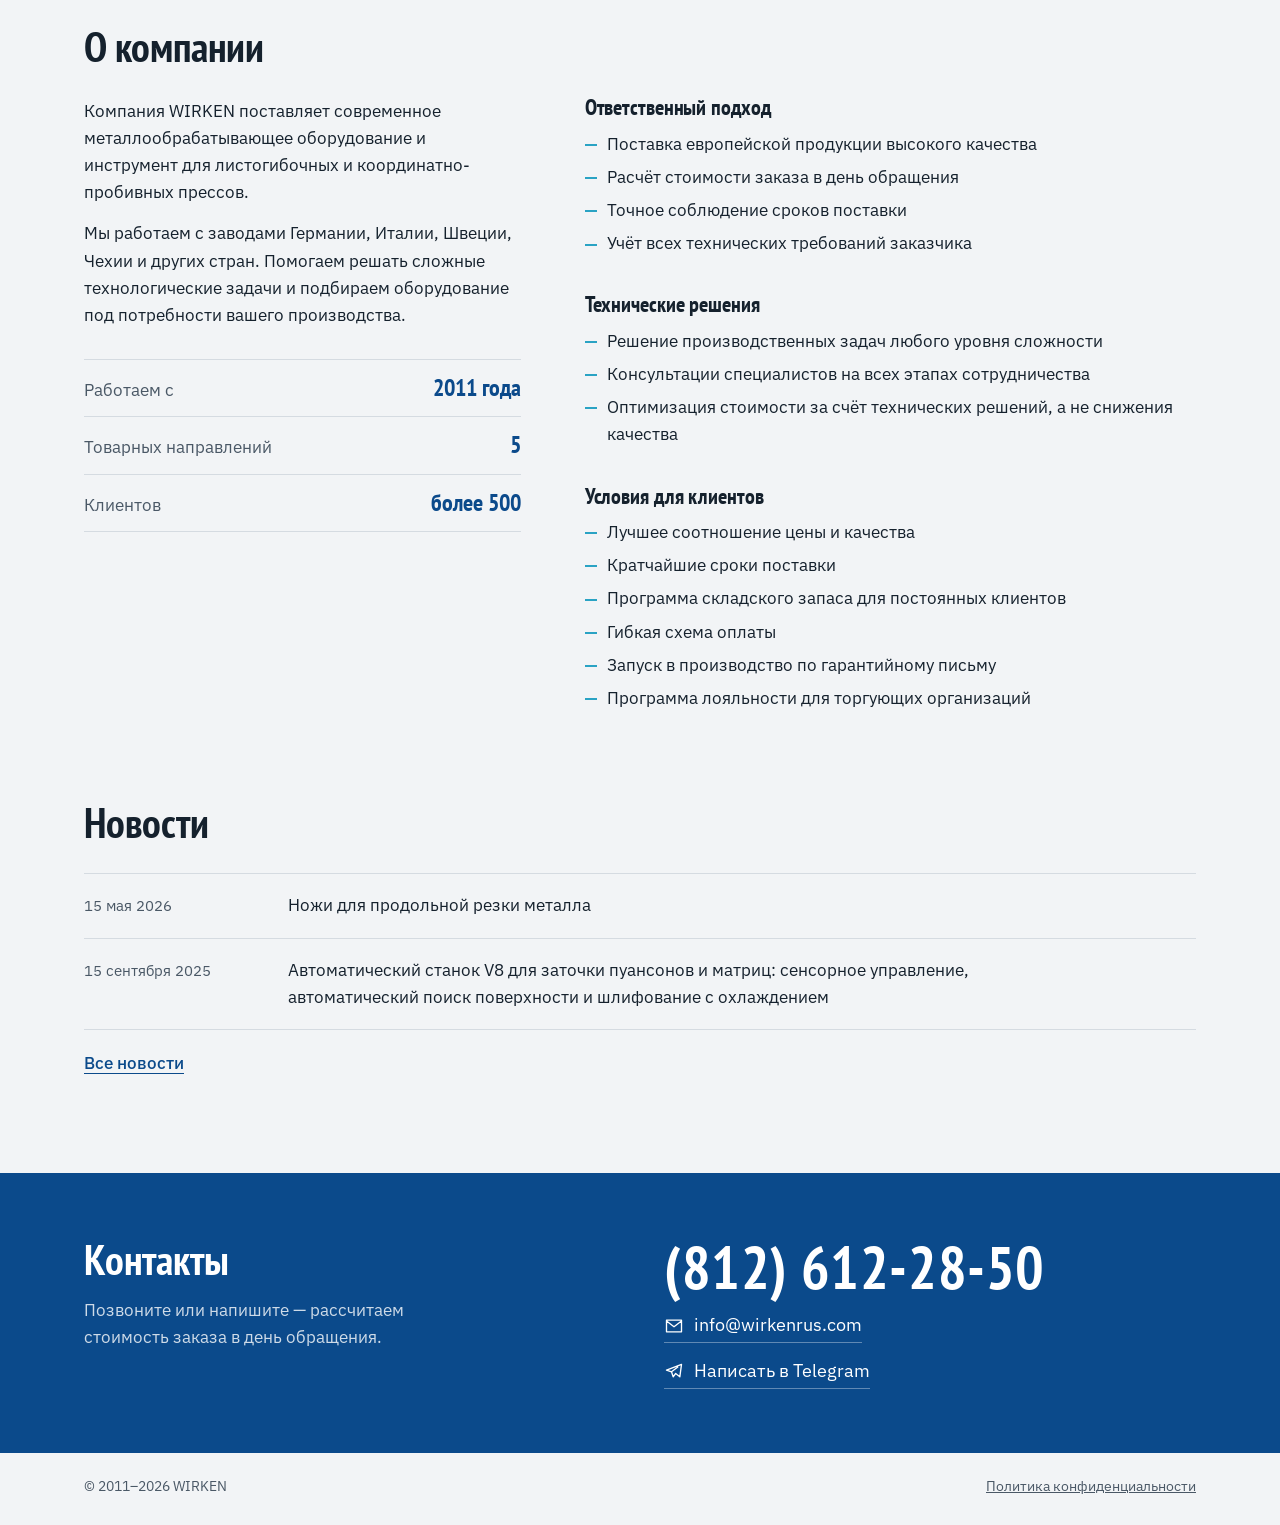
==== commit 7a69b560: "Wirken: редизайн в стиле технического каталога Co-Authored-By: Claude Opus 5.5 <noreply@anthropic.co" ====
--- a/wirken/index.html
+++ b/wirken/index.html
@@ -3,267 +3,235 @@
 <head>
   <meta charset="utf-8">
   <meta name="viewport" content="width=device-width, initial-scale=1">
-  <title>Wirken — инструмент для прессов</title>
-  <meta name="description" content="Поставки металлообрабатывающего оборудования и инструмента для листогибочных и координатно-пробивных прессов.">
-  <meta name="theme-color" content="#0b3d7a">
+  <title>Wirken — инструмент для листогибочных и пробивных прессов</title>
+  <meta name="description" content="Поставки инструмента для листогибочных и координатно-пробивных прессов, станков для заточки и металлообрабатывающего оборудования с 2011 года.">
+  <meta name="theme-color" content="#0b4a8b">
   <link rel="preconnect" href="https://fonts.googleapis.com">
-  <link href="https://fonts.googleapis.com/css2?family=Inter:wght@400;500;600;700&family=Bebas+Neue&family=Oswald:wght@400;500&family=JetBrains+Mono:wght@400;500&display=swap" rel="stylesheet">
+  <link rel="preconnect" href="https://fonts.gstatic.com" crossorigin>
+  <link href="https://fonts.googleapis.com/css2?family=PT+Sans+Narrow:wght@400;700&family=IBM+Plex+Sans:wght@400;500;600&display=swap" rel="stylesheet">
   <link rel="stylesheet" href="style.css">
 </head>
 <body>
-  <!-- Фон: сетка + световое пятно за курсором -->
-  <div class="bg-grid" aria-hidden="true"></div>
-  <div class="bg-spot" aria-hidden="true"></div>
-
-  <!-- ===== Навигация ===== -->
-  <header class="nav">
-    <a href="#" class="logo" aria-label="Wirken — на главную">
-      <!-- Знак из квадратов, как в оригинальном логотипе -->
-      <svg class="logo-mark" viewBox="0 0 24 24" aria-hidden="true">
-        <rect x="2" y="16" width="6" height="6" fill="#9ca3af"/>
-        <rect x="9" y="16" width="6" height="6" fill="#4b5563"/>
-        <rect x="9" y="9" width="6" height="6" fill="#9ca3af"/>
-        <rect x="16" y="9" width="6" height="6" fill="#1565c0"/>
-        <rect x="16" y="2" width="6" height="6" fill="#1565c0"/>
-      </svg>
-      <span>wirken</span>
-    </a>
-    <nav class="nav-links">
-      <a href="#tools">Продукция</a>
-      <a href="#about">О компании</a>
-      <a href="#news">Новости</a>
-      <a href="https://www.wirkenrus.com/servis/" target="_blank" rel="noopener">Видео</a>
-      <a href="#contact">Контакты</a>
-    </nav>
-    <button class="cmdk" id="cmdk-open" aria-label="Поиск по сайту">
-      <svg width="14" height="14" viewBox="0 0 24 24" fill="none" stroke="currentColor" stroke-width="2"><circle cx="11" cy="11" r="7"/><path d="m20 20-3.5-3.5"/></svg>
-      <span>Поиск…</span>
-      <kbd>⌘K</kbd>
-    </button>
-    <a href="tel:+78126122850" class="btn btn-dark btn-sm">
-      <svg width="14" height="14" viewBox="0 0 24 24" fill="currentColor"><path d="M6.6 10.8a15.1 15.1 0 0 0 6.6 6.6l2.2-2.2a1 1 0 0 1 1-.25 11.4 11.4 0 0 0 3.6.57 1 1 0 0 1 1 1V20a1 1 0 0 1-1 1A17 17 0 0 1 3 4a1 1 0 0 1 1-1h3.5a1 1 0 0 1 1 1c0 1.25.2 2.45.57 3.57a1 1 0 0 1-.25 1z"/></svg>
-      <span class="hide-xs">(812) 612-28-50</span>
-    </a>
+
+  <!-- Общие элементы чертежей: штриховка сечения и стрелки размерных линий -->
+  <svg width="0" height="0" style="position:absolute" aria-hidden="true">
+    <defs>
+      <pattern id="hatch" width="7" height="7" patternUnits="userSpaceOnUse" patternTransform="rotate(45)">
+        <line x1="0" y1="0" x2="0" y2="7" class="hatch-line"/>
+      </pattern>
+      <marker id="arr" viewBox="0 0 10 10" refX="10" refY="5" markerWidth="7" markerHeight="7" orient="auto-start-reverse">
+        <path d="M0 1 L10 5 L0 9 z" class="arr-head"/>
+      </marker>
+    </defs>
+  </svg>
+
+  <header class="top">
+    <div class="wrap top-in">
+      <a href="#" class="logo"><img src="img/logo.png" alt="Wirken" width="174" height="32"></a>
+
+      <nav class="menu" aria-label="Основное меню">
+        <a href="#products">Продукция</a>
+        <a href="#about">О компании</a>
+        <a href="#news">Новости</a>
+        <a href="https://www.wirkenrus.com/servis/" target="_blank" rel="noopener">Видео</a>
+        <a href="#contacts">Контакты</a>
+      </nav>
+
+      <a href="tel:+78126122850" class="top-phone">(812) 612-28-50</a>
+
+      <!-- Мобильное меню на <details>: работает без JS -->
+      <details class="burger">
+        <summary aria-label="Меню"><span></span><span></span><span></span></summary>
+        <nav class="burger-menu" aria-label="Меню">
+          <a href="#products">Продукция</a>
+          <a href="#about">О компании</a>
+          <a href="#news">Новости</a>
+          <a href="https://www.wirkenrus.com/servis/" target="_blank" rel="noopener">Видео</a>
+          <a href="#contacts">Контакты</a>
+          <a href="tel:+78126122850">(812) 612-28-50</a>
+        </nav>
+      </details>
+    </div>
   </header>
 
   <main>
-    <!-- ===== Hero ===== -->
-    <section class="hero">
-      <a href="https://www.wirkenrus.com/novosti/nozhi-dlya-prodolnoy-rezki-metalla/" target="_blank" rel="noopener" class="pill reveal">
-        <span class="pill-dot"></span> Новинка: ножи для продольной резки<span class="hide-xs">&nbsp;металла</span>
-        <svg width="12" height="12" viewBox="0 0 24 24" fill="none" stroke="currentColor" stroke-width="2"><path d="m9 18 6-6-6-6"/></svg>
-      </a>
-
-      <h1 class="hero-title">
-        <span class="word">Инструмент</span>
-        <span class="word">для</span>
-        <span class="word gradient-text">прессов</span>
-      </h1>
-
-      <p class="hero-sub reveal">
-        Поставляем металлообрабатывающее оборудование и инструмент для листогибочных
-        и координатно-пробивных прессов от европейских заводов-изготовителей.
-      </p>
-
-      <div class="hero-cta reveal">
-        <a href="#contact" class="btn btn-dark magnetic">Рассчитать заказ
-          <svg width="16" height="16" viewBox="0 0 24 24" fill="none" stroke="currentColor" stroke-width="2"><path d="M5 12h14M13 5l7 7-7 7"/></svg>
-        </a>
-        <a href="https://www.wirkenrus.com/katalog/" target="_blank" rel="noopener" class="btn btn-ghost">Каталог продукции</a>
-      </div>
-
-      <!-- Цифры компании со счётчиками -->
-      <div class="stats reveal">
-        <div><b><span class="count" data-to="2011" data-from="1990">2011</span></b><span>год основания</span></div>
-        <div><b><span class="count" data-to="5">5</span></b><span>товарных направлений</span></div>
-        <div><b><span class="count" data-to="500">500</span>+</b><span>клиентов</span></div>
-      </div>
-    </section>
-
-    <!-- ===== Бегущая строка: страны-производители и продукция ===== -->
-    <section class="marquee-wrap" aria-label="Производители">
-      <p class="muted center small">Европейские заводы-изготовители</p>
-      <div class="marquee">
-        <div class="marquee-track">
-          <span>Германия</span><span class="dot">◆</span>
-          <span>Италия</span><span class="dot">◆</span>
-          <span>Швеция</span><span class="dot">◆</span>
-          <span>Чехия</span><span class="dot">◆</span>
-          <span>W-bend</span><span class="dot">◆</span>
-          <span>W-punch</span><span class="dot">◆</span>
-          <span>W-grind</span><span class="dot">◆</span>
-        </div>
-      </div>
-    </section>
-
-    <!-- ===== Инструмент: три продуктовые линейки ===== -->
-    <section id="tools" class="section">
-      <div class="section-head reveal">
-        <span class="eyebrow">Инструмент</span>
-        <h2>Пять направлений — <span class="gradient-text">один поставщик</span></h2>
-        <p class="muted">Подберём инструмент под ваш пресс и рассчитаем стоимость в день обращения.</p>
-      </div>
-
-      <div class="products">
-        <!-- W-bend: пуансон гнёт лист в V-матрицу -->
-        <a href="https://www.wirkenrus.com/katalog/instrument-dlya-gibochnyh-pressov/" target="_blank" rel="noopener" class="product spotlight reveal">
-          <div class="product-text">
-            <span class="tag">Листогибочные прессы</span>
-            <h3>W-bend</h3>
-            <p>Инструмент для гибочных прессов</p>
-            <span class="more">Перейти в раздел →</span>
-          </div>
-          <svg class="viz viz-bend" viewBox="0 0 200 140" aria-hidden="true">
-            <path class="die" d="M50 110 H85 L100 125 L115 110 H150 V135 H50 Z"/>
-            <g class="sheet">
-              <line class="l" x1="100" y1="106" x2="40" y2="106"/>
-              <line class="r" x1="100" y1="106" x2="160" y2="106"/>
-            </g>
-            <path class="punch" d="M92 20 H108 V80 L100 102 L92 80 Z"/>
-          </svg>
-        </a>
-
-        <!-- W-punch: пробивка отверстий -->
-        <a href="https://www.wirkenrus.com/katalog/matrix_instrument/" target="_blank" rel="noopener" class="product spotlight reveal">
-          <div class="product-text">
-            <span class="tag">Координатно-пробивные прессы</span>
-            <h3>W-punch</h3>
-            <p>Инструмент для пробивных прессов</p>
-            <span class="more">Перейти в раздел →</span>
-          </div>
-          <svg class="viz viz-punch" viewBox="0 0 200 140" aria-hidden="true">
-            <rect class="plate" x="20" y="100" width="160" height="10" rx="2"/>
-            <g class="holes">
-              <circle cx="45" cy="105" r="0"/><circle cx="75" cy="105" r="0"/><circle cx="105" cy="105" r="0"/>
-              <circle cx="135" cy="105" r="0"/><circle cx="165" cy="105" r="0"/>
-            </g>
-            <g class="striker">
-              <rect x="88" y="10" width="34" height="40" rx="4" class="body"/>
-              <rect x="98" y="50" width="14" height="45" class="tip"/>
-            </g>
-          </svg>
-        </a>
-
-        <!-- W-grind: вращающийся круг и искры -->
-        <a href="https://www.wirkenrus.com/katalog/vspomogatelnoe-oborudovanie/" target="_blank" rel="noopener" class="product spotlight reveal">
-          <div class="product-text">
-            <span class="tag">Заточка инструмента</span>
-            <h3>W-grind</h3>
-            <p>Станки для заточки инструмента</p>
-            <span class="more">Перейти в раздел →</span>
-          </div>
-          <div class="viz viz-grind" aria-hidden="true">
-            <div class="wheel"></div>
-            <div class="sparks"><i></i><i></i><i></i><i></i><i></i><i></i><i></i><i></i></div>
-          </div>
-        </a>
-      </div>
-
-      <!-- Ещё две товарные линейки -->
-      <div class="mini">
-        <a href="https://www.wirkenrus.com/katalog/instrument-dlya-kombinirovannyh-press-nozhnits/" target="_blank" rel="noopener" class="mini-card spotlight reveal">
-          <div class="card-icon">
-            <svg viewBox="0 0 24 24" fill="none" stroke="currentColor" stroke-width="1.8"><circle cx="6" cy="6" r="3"/><circle cx="6" cy="18" r="3"/><path d="M8.1 8.1 20 20M8.1 15.9 20 4"/></svg>
-          </div>
-          <div>
-            <h3>Инструмент для пресс-ножниц</h3>
-            <p class="muted">Для комбинированных пресс-ножниц</p>
-          </div>
-          <span class="arrow">→</span>
-        </a>
-        <a href="https://www.wirkenrus.com/katalog/shears-knives/" target="_blank" rel="noopener" class="mini-card spotlight reveal">
-          <div class="card-icon">
-            <svg viewBox="0 0 24 24" fill="none" stroke="currentColor" stroke-width="1.8"><path d="M3 15h18l-3 4H3z"/><path d="M3 15 15 5h4l-4 10"/></svg>
-          </div>
-          <div>
-            <h3>Ножи для гильотин</h3>
-            <p class="muted">И ножи для продольной резки металла</p>
-          </div>
-          <span class="arrow">→</span>
-        </a>
-      </div>
-    </section>
-
-    <!-- ===== Оборудование: bento ===== -->
-    <section id="equipment" class="section">
-      <div class="section-head reveal">
-        <span class="eyebrow">Оборудование</span>
-        <h2>Станки под ваши задачи</h2>
-        <p class="muted">Поможем подобрать оборудование, максимально отвечающее потребностям вашего производства.</p>
-      </div>
-      <div class="bento">
-        <a href="https://www.wirkenrus.com/katalog/listoobrabatyvayushee-oborudovanie/" target="_blank" rel="noopener" class="card spotlight span-2 reveal">
-          <div class="card-icon">
-            <svg viewBox="0 0 24 24" fill="none" stroke="currentColor" stroke-width="1.8"><rect x="3" y="8" width="18" height="8" rx="1"/><path d="M3 12h18"/></svg>
-          </div>
-          <h3>Листообрабатывающее</h3>
-          <p class="muted">Оборудование для обработки листового металла.</p>
-          <div class="sheets" aria-hidden="true"><i></i><i></i><i></i><i></i></div>
-        </a>
-        <a href="https://www.wirkenrus.com/katalog/oborudovanie-dlya-obrabotki-trub/" target="_blank" rel="noopener" class="card spotlight reveal">
-          <div class="card-icon">
-            <svg viewBox="0 0 24 24" fill="none" stroke="currentColor" stroke-width="1.8"><ellipse cx="6" cy="12" rx="3" ry="6"/><path d="M6 6h12M6 18h12"/><ellipse cx="18" cy="12" rx="3" ry="6"/></svg>
-          </div>
-          <h3>Для обработки труб</h3>
-          <p class="muted">Оборудование для работы с трубами.</p>
-          <div class="tube" aria-hidden="true"></div>
-        </a>
-        <a href="https://www.wirkenrus.com/katalog/oborudovanie-dlya-obrabotki-profiley/" target="_blank" rel="noopener" class="card spotlight reveal">
-          <div class="card-icon">
-            <svg viewBox="0 0 24 24" fill="none" stroke="currentColor" stroke-width="1.8"><path d="M4 5h16v4h-6v10h-4V9H4z"/></svg>
-          </div>
-          <h3>Для обработки профилей</h3>
-          <p class="muted">Оборудование для работы с профилем.</p>
-          <div class="profile-row" aria-hidden="true"><i>Г</i><i>П</i><i>Т</i><i>Z</i><i>Ш</i></div>
-        </a>
-        <article class="card spotlight span-2 reveal">
-          <div class="card-icon">
-            <svg viewBox="0 0 24 24" fill="none" stroke="currentColor" stroke-width="1.8"><circle cx="12" cy="12" r="9"/><path d="M12 7v5l3 2"/></svg>
-          </div>
-          <h3>Расчёт в день обращения</h3>
-          <p class="muted">Учитываем все технические требования и точно соблюдаем сроки поставки.</p>
-          <div class="chips" aria-hidden="true">
-            <span>Гибкая схема оплаты</span><span>Складской запас</span><span>Запуск по гарантийному письму</span><span>Консультации</span>
-          </div>
-        </article>
-      </div>
-    </section>
-
-    <!-- ===== О компании + преимущества ===== -->
-    <section id="about" class="section">
-      <div class="section-head reveal">
-        <span class="eyebrow">О компании</span>
-        <h2>Европейское качество <span class="gradient-text">с 2011 года</span></h2>
-        <p class="muted">
-          Сотрудничаем с заводами Германии, Италии, Швеции, Чехии и других стран. Помогаем решать сложные
-          технологические задачи и создаём для каждого клиента взаимовыгодные условия.
+    <!-- ================= Первый экран: чертёж гиба ================= -->
+    <section class="hero wrap">
+      <div class="hero-text">
+        <h1>Инструмент для листогибочных и&nbsp;координатно-пробивных прессов</h1>
+        <p class="lead">
+          Подбираем и поставляем инструмент и станки европейских заводов.
+          Стоимость заказа рассчитываем в&nbsp;день обращения.
         </p>
-      </div>
-
-      <div class="grid-3">
-        <article class="feature reveal">
-          <div class="feature-n">01</div>
+        <div class="actions">
+          <a href="tel:+78126122850" class="btn btn-primary">Позвонить: (812) 612-28-50</a>
+          <a href="https://www.wirkenrus.com/katalog/" target="_blank" rel="noopener" class="btn btn-line">Открыть каталог</a>
+        </div>
+      </div>
+
+      <figure class="hero-drawing" aria-label="Схема гибки листа: пуансон опускается и сгибает лист в V-образной матрице на 90 градусов">
+        <svg viewBox="0 0 480 420" class="drawing" id="hero-svg">
+          <!-- осевая линия (штрихпунктир, как на чертеже) -->
+          <line class="axis" x1="240" y1="14" x2="240" y2="372"/>
+
+          <!-- матрица: сечение со штриховкой -->
+          <path class="part die draw" pathLength="1" d="M110 270 H200 L240 312 L280 270 H370 V352 H110 Z"/>
+
+          <!-- лист: две половины поворачиваются вокруг линии гиба -->
+          <g class="sheet">
+            <line class="sheet-l" x1="240" y1="265" x2="60" y2="265"/>
+            <line class="sheet-r" x1="240" y1="265" x2="420" y2="265"/>
+          </g>
+
+          <!-- пуансон -->
+          <g class="punch">
+            <path class="part draw" pathLength="1" d="M222 26 H258 V78 H274 V96 H262 V196 L240 258 L218 196 V96 H206 V78 H222 Z"/>
+            <line class="thin draw" pathLength="1" x1="206" y1="96" x2="274" y2="96"/>
+          </g>
+
+          <!-- размер раскрытия V -->
+          <g class="dim">
+            <line class="thin" x1="200" y1="274" x2="200" y2="396"/>
+            <line class="thin" x1="280" y1="274" x2="280" y2="396"/>
+            <line class="thin" x1="200" y1="388" x2="280" y2="388" marker-start="url(#arr)" marker-end="url(#arr)"/>
+            <text x="240" y="381" text-anchor="middle">V 16</text>
+          </g>
+
+          <!-- угол гиба: появляется, когда лист согнут -->
+          <g class="angle">
+            <line class="thin" x1="300" y1="240" x2="388" y2="196"/>
+            <text x="392" y="192">90°</text>
+          </g>
+        </svg>
+      </figure>
+    </section>
+
+    <!-- ================= Продукция: строки каталога ================= -->
+    <section id="products" class="wrap block">
+      <h2>Продукция</h2>
+
+      <ul class="catalog">
+        <li>
+          <a class="row" href="https://www.wirkenrus.com/katalog/instrument-dlya-gibochnyh-pressov/" target="_blank" rel="noopener">
+            <svg class="mini mini-bend" viewBox="0 0 120 90" aria-hidden="true">
+              <path class="part die" d="M20 62 H48 L60 74 L72 62 H100 V84 H20 Z"/>
+              <g class="m-sheet"><line class="sheet-l" x1="60" y1="59" x2="10" y2="59"/><line class="sheet-r" x1="60" y1="59" x2="110" y2="59"/></g>
+              <path class="part m-punch" d="M54 6 H66 V40 L60 56 L54 40 Z"/>
+            </svg>
+            <span class="row-name">W-bend</span>
+            <span class="row-desc">Инструмент для листогибочных прессов: пуансоны и матрицы</span>
+            <span class="row-link">В каталог</span>
+          </a>
+        </li>
+        <li>
+          <a class="row" href="https://www.wirkenrus.com/katalog/matrix_instrument/" target="_blank" rel="noopener">
+            <svg class="mini mini-punch" viewBox="0 0 120 90" aria-hidden="true">
+              <rect class="part" x="8" y="62" width="104" height="8"/>
+              <g class="holes"><circle cx="30" cy="66" r="3"/><circle cx="60" cy="66" r="3"/><circle cx="90" cy="66" r="3"/></g>
+              <g class="m-striker"><rect class="part" x="48" y="6" width="24" height="24"/><rect class="part" x="55" y="30" width="10" height="26"/></g>
+            </svg>
+            <span class="row-name">W-punch</span>
+            <span class="row-desc">Инструмент для координатно-пробивных прессов</span>
+            <span class="row-link">В каталог</span>
+          </a>
+        </li>
+        <li>
+          <a class="row" href="https://www.wirkenrus.com/katalog/vspomogatelnoe-oborudovanie/" target="_blank" rel="noopener">
+            <svg class="mini mini-grind" viewBox="0 0 120 90" aria-hidden="true">
+              <g class="m-wheel">
+                <circle class="part" cx="50" cy="44" r="30"/>
+                <circle class="thin" cx="50" cy="44" r="8"/>
+                <path class="thin" d="M50 14 V22 M50 66 V74 M20 44 H28 M72 44 H80 M29 23 L35 29 M65 59 L71 65 M71 23 L65 29 M35 59 L29 65"/>
+              </g>
+              <rect class="part tool" x="80" y="58" width="32" height="8"/>
+              <g class="m-sparks"><circle cx="82" cy="58" r="1.6"/><circle cx="84" cy="56" r="1.2"/><circle cx="83" cy="60" r="1.4"/><circle cx="86" cy="57" r="1"/></g>
+            </svg>
+            <span class="row-name">W-grind</span>
+            <span class="row-desc">Станки для заточки пуансонов и матриц</span>
+            <span class="row-link">В каталог</span>
+          </a>
+        </li>
+        <li>
+          <a class="row" href="https://www.wirkenrus.com/katalog/instrument-dlya-kombinirovannyh-press-nozhnits/" target="_blank" rel="noopener">
+            <svg class="mini mini-shear" viewBox="0 0 120 90" aria-hidden="true">
+              <path class="part die" d="M14 62 H62 V84 H14 Z"/>
+              <line class="sheet-l" x1="10" y1="59" x2="110" y2="59"/>
+              <path class="part m-blade" d="M58 8 H106 V40 L58 54 Z"/>
+            </svg>
+            <span class="row-name">Пресс-ножницы</span>
+            <span class="row-desc">Инструмент для комбинированных пресс-ножниц</span>
+            <span class="row-link">В каталог</span>
+          </a>
+        </li>
+        <li>
+          <a class="row" href="https://www.wirkenrus.com/katalog/shears-knives/" target="_blank" rel="noopener">
+            <svg class="mini mini-knife" viewBox="0 0 120 90" aria-hidden="true">
+              <g class="m-knife">
+                <path class="part" d="M10 20 H110 V44 H10 Z"/>
+                <line class="thin" x1="10" y1="38" x2="110" y2="38"/>
+                <circle class="thin" cx="26" cy="29" r="3.5"/><circle class="thin" cx="60" cy="29" r="3.5"/><circle class="thin" cx="94" cy="29" r="3.5"/>
+              </g>
+              <line class="sheet-l" x1="6" y1="62" x2="114" y2="62"/>
+              <path class="part die" d="M10 66 H110 V82 H10 Z"/>
+            </svg>
+            <span class="row-name">Ножи</span>
+            <span class="row-desc">Ножи для гильотин и для продольной резки металла</span>
+            <span class="row-link">В каталог</span>
+          </a>
+        </li>
+      </ul>
+
+      <div class="equipment">
+        <h3>Оборудование</h3>
+        <ul>
+          <li><a href="https://www.wirkenrus.com/katalog/listoobrabatyvayushee-oborudovanie/" target="_blank" rel="noopener">Листообрабатывающее</a></li>
+          <li><a href="https://www.wirkenrus.com/katalog/oborudovanie-dlya-obrabotki-trub/" target="_blank" rel="noopener">Для обработки труб</a></li>
+          <li><a href="https://www.wirkenrus.com/katalog/oborudovanie-dlya-obrabotki-profiley/" target="_blank" rel="noopener">Для обработки профилей</a></li>
+        </ul>
+      </div>
+    </section>
+
+    <!-- ================= О компании ================= -->
+    <section id="about" class="wrap block about">
+      <div class="about-main">
+        <h2>О компании</h2>
+        <p>
+          Компания WIRKEN поставляет современное металлообрабатывающее оборудование
+          и инструмент для листогибочных и координатно-пробивных прессов.
+        </p>
+        <p>
+          Мы работаем с заводами Германии, Италии, Швеции, Чехии и других стран.
+          Помогаем решать сложные технологические задачи и подбираем оборудование
+          под потребности вашего производства.
+        </p>
+        <dl class="facts">
+          <div><dt>Работаем с</dt><dd>2011 года</dd></div>
+          <div><dt>Товарных направлений</dt><dd>5</dd></div>
+          <div><dt>Клиентов</dt><dd>более 500</dd></div>
+        </dl>
+      </div>
+
+      <div class="about-lists">
+        <div>
           <h3>Ответственный подход</h3>
-          <ul class="check">
+          <ul>
             <li>Поставка европейской продукции высокого качества</li>
             <li>Расчёт стоимости заказа в день обращения</li>
             <li>Точное соблюдение сроков поставки</li>
             <li>Учёт всех технических требований заказчика</li>
           </ul>
-        </article>
-        <article class="feature reveal">
-          <div class="feature-n">02</div>
-          <h3>Профессиональные технические решения</h3>
-          <ul class="check">
+        </div>
+        <div>
+          <h3>Технические решения</h3>
+          <ul>
             <li>Решение производственных задач любого уровня сложности</li>
             <li>Консультации специалистов на всех этапах сотрудничества</li>
             <li>Оптимизация стоимости за счёт технических решений, а не снижения качества</li>
           </ul>
-        </article>
-        <article class="feature reveal">
-          <div class="feature-n">03</div>
-          <h3>Ваши преимущества</h3>
-          <ul class="check">
+        </div>
+        <div>
+          <h3>Условия для клиентов</h3>
+          <ul>
             <li>Лучшее соотношение цены и качества</li>
             <li>Кратчайшие сроки поставки</li>
             <li>Программа складского запаса для постоянных клиентов</li>
@@ -271,87 +239,56 @@
             <li>Запуск в производство по гарантийному письму</li>
             <li>Программа лояльности для торгующих организаций</li>
           </ul>
-        </article>
-      </div>
-    </section>
-
-    <!-- ===== Новости ===== -->
-    <section id="news" class="section">
-      <div class="section-head reveal">
-        <span class="eyebrow">Новости</span>
-        <h2>Что нового</h2>
-      </div>
-      <div class="news">
-        <a href="https://www.wirkenrus.com/novosti/nozhi-dlya-prodolnoy-rezki-metalla/" target="_blank" rel="noopener" class="news-item reveal">
-          <time datetime="2026-05-15">15.05.2026</time>
-          <h3>Ножи для продольной резки металла</h3>
-          <span class="arrow">→</span>
-        </a>
-        <a href="https://www.wirkenrus.com/novosti/stanok-dlya-zatochki-puansonov-i-matrits/" target="_blank" rel="noopener" class="news-item reveal">
-          <time datetime="2025-09-15">15.09.2025</time>
-          <h3>Автоматический станок V8 для заточки пуансонов и матриц: сенсорное управление, автоматический поиск поверхности и шлифование с охлаждением</h3>
-          <span class="arrow">→</span>
-        </a>
-      </div>
-      <div class="center" style="margin-top:24px"><a href="https://www.wirkenrus.com/novosti/" target="_blank" rel="noopener" class="btn btn-ghost">Все новости</a></div>
-    </section>
-
-    <!-- ===== CTA / контакты ===== -->
-    <section id="contact" class="section">
-      <div class="cta reveal">
-        <div class="beam" aria-hidden="true"></div>
-        <div class="cta-glow" aria-hidden="true"></div>
-        <span class="eyebrow">Позвоните нам</span>
-        <a href="tel:+78126122850" class="cta-phone">(812) 612-28-50</a>
-        <p class="muted">Или напишите на <a class="link" href="mailto:info@wirkenrus.com">info@wirkenrus.com</a> — рассчитаем стоимость в день обращения.</p>
-        <form class="cta-form" id="cta-form">
-          <input type="tel" placeholder="+7 (___) ___-__-__" required aria-label="Телефон">
-          <button class="btn btn-dark" type="submit">Жду звонка</button>
-        </form>
-        <div class="socials">
-          <a href="mailto:info@wirkenrus.com" aria-label="E-mail"><svg viewBox="0 0 24 24" fill="currentColor"><path d="M3 5h18a1 1 0 0 1 1 1v12a1 1 0 0 1-1 1H3a1 1 0 0 1-1-1V6a1 1 0 0 1 1-1zm1 2.3V17h16V7.3l-8 5.2z"/></svg></a>
-          <a href="https://t.me/AlPo79" target="_blank" rel="noopener" aria-label="Telegram"><svg viewBox="0 0 24 24" fill="currentColor"><path d="M21.9 4.3 18.7 19.4c-.2 1-.9 1.3-1.8.8l-4.8-3.6-2.3 2.2c-.3.3-.5.5-1 .5l.3-4.9 8.9-8c.4-.3-.1-.5-.6-.2L6.4 13.1l-4.7-1.5c-1-.3-1-1 .2-1.5L20.5 3c.9-.3 1.6.2 1.4 1.3z"/></svg></a>
-          <a href="https://www.wirkenrus.com/kontakty/" target="_blank" rel="noopener" aria-label="Контакты"><svg viewBox="0 0 24 24" fill="currentColor"><path d="M12 3a9 9 0 0 0-7.8 13.5L3 21l4.6-1.2A9 9 0 1 0 12 3zm0 4a5 5 0 1 1 0 10 5 5 0 0 1 0-10z"/></svg></a>
-          <a href="tel:+78126122850" aria-label="Позвонить"><svg viewBox="0 0 24 24" fill="currentColor"><path d="M6.6 10.8a15.1 15.1 0 0 0 6.6 6.6l2.2-2.2a1 1 0 0 1 1-.25 11.4 11.4 0 0 0 3.6.57 1 1 0 0 1 1 1V20a1 1 0 0 1-1 1A17 17 0 0 1 3 4a1 1 0 0 1 1-1h3.5a1 1 0 0 1 1 1c0 1.25.2 2.45.57 3.57a1 1 0 0 1-.25 1z"/></svg></a>
+        </div>
+      </div>
+    </section>
+
+    <!-- ================= Новости ================= -->
+    <section id="news" class="wrap block">
+      <h2>Новости</h2>
+      <ul class="news">
+        <li>
+          <time datetime="2026-05-15">15 мая 2026</time>
+          <a href="https://www.wirkenrus.com/novosti/nozhi-dlya-prodolnoy-rezki-metalla/" target="_blank" rel="noopener">Ножи для продольной резки металла</a>
+        </li>
+        <li>
+          <time datetime="2025-09-15">15 сентября 2025</time>
+          <a href="https://www.wirkenrus.com/novosti/stanok-dlya-zatochki-puansonov-i-matrits/" target="_blank" rel="noopener">Автоматический станок V8 для заточки пуансонов и матриц: сенсорное управление, автоматический поиск поверхности и шлифование с охлаждением</a>
+        </li>
+      </ul>
+      <a class="more" href="https://www.wirkenrus.com/novosti/" target="_blank" rel="noopener">Все новости</a>
+    </section>
+
+    <!-- ================= Контакты ================= -->
+    <section id="contacts" class="contacts">
+      <div class="wrap contacts-in">
+        <div>
+          <h2>Контакты</h2>
+          <p class="contacts-note">Позвоните или напишите — рассчитаем стоимость заказа в день обращения.</p>
+        </div>
+        <div class="contacts-list">
+          <a class="phone" href="tel:+78126122850">(812) 612-28-50</a>
+          <a class="c-link" href="mailto:info@wirkenrus.com">
+            <svg viewBox="0 0 24 24" aria-hidden="true"><path d="M3 5h18v14H3z M3 6l9 7 9-7"/></svg>info@wirkenrus.com
+          </a>
+          <a class="c-link" href="https://t.me/AlPo79" target="_blank" rel="noopener">
+            <svg viewBox="0 0 24 24" aria-hidden="true"><path d="M21 4 3 11l6 2 2 6 3-4 5 4z M9 13l8-6"/></svg>Написать в Telegram
+          </a>
         </div>
       </div>
     </section>
   </main>
 
-  <footer class="footer">
-    <span class="muted small">© 2011–<span id="year"></span> WIRKEN</span>
-    <span class="footer-links small">
-      <a href="tel:+78126122850">(812) 612-28-50</a>
-      <a href="mailto:info@wirkenrus.com">info@wirkenrus.com</a>
-      <a href="https://www.wirkenrus.com/politika-konfidentsialnosti.html" target="_blank" rel="noopener">Политика конфиденциальности</a>
-    </span>
+  <footer class="wrap foot">
+    <span>© 2011–<span id="year">2026</span> WIRKEN</span>
+    <a href="https://www.wirkenrus.com/politika-konfidentsialnosti.html" target="_blank" rel="noopener">Политика конфиденциальности</a>
   </footer>
 
-  <!-- Кнопка «наверх» с кольцом прогресса прокрутки -->
+  <!-- «Наверх»: кольцо показывает, сколько страницы прокручено -->
   <button class="to-top" id="to-top" aria-label="Наверх">
-    <svg class="ring" viewBox="0 0 48 48"><circle cx="24" cy="24" r="21"/></svg>
-    <svg class="arrow-up" width="18" height="18" viewBox="0 0 24 24" fill="none" stroke="currentColor" stroke-width="2.5"><path d="M12 19V5M5 12l7-7 7 7"/></svg>
+    <svg class="ring" viewBox="0 0 48 48" aria-hidden="true"><circle cx="24" cy="24" r="21"/></svg>
+    <svg class="up" width="18" height="18" viewBox="0 0 24 24" aria-hidden="true"><path d="M12 19V5M5 12l7-7 7 7"/></svg>
   </button>
-
-  <!-- Командная палитра ⌘K -->
-  <div class="palette" id="palette" hidden>
-    <div class="palette-box">
-      <input id="palette-input" placeholder="Поиск по сайту…" autocomplete="off">
-      <ul id="palette-list">
-        <li data-href="#tools">W-bend — инструмент для гибочных прессов</li>
-        <li data-href="#tools">W-punch — инструмент для пробивных прессов</li>
-        <li data-href="#tools">W-grind — станки для заточки</li>
-        <li data-href="#tools">Инструмент для пресс-ножниц</li>
-        <li data-href="#tools">Ножи для гильотин</li>
-        <li data-href="#equipment">Листообрабатывающее оборудование</li>
-        <li data-href="#equipment">Оборудование для обработки труб</li>
-        <li data-href="#equipment">Оборудование для обработки профилей</li>
-        <li data-href="#about">О компании</li>
-        <li data-href="#news">Новости</li>
-        <li data-href="#contact">Контакты</li>
-      </ul>
-    </div>
-  </div>
 
   <script src="script.js"></script>
 </body>
--- a/wirken/style.css
+++ b/wirken/style.css
@@ -1,363 +1,231 @@
-/* ===== Токены: белый, синий, серый, бирюзовый (фирменная гамма Wirken) ===== */
+/* ==========================================================
+   Wirken — лист технического каталога.
+   Палитра из фирменных цветов: холодная бумага, синий логотипа,
+   серый металл, бирюзовый — только для листа металла и фокуса.
+   ========================================================== */
 :root {
-  --bg: #f7f9fc;
-  --fg: #0f1b2d;
-  --muted: #5b6676;
-  --card: #ffffff;
-  --border: rgba(15, 27, 45, .08);
-  --border-hi: rgba(15, 27, 45, .16);
-  --navy: #0b3d7a;      /* тёмно-синий, как плашки W-bend / W-punch */
-  --blue: #1565c0;      /* синий логотипа */
-  --teal: #14b8c4;      /* бирюзовый акцент */
-  --steel: #9aa5b4;     /* серый металл */
-  --radius: 16px;
-  --mx: 50%; --my: 0%;
+  --paper: #f2f4f6;     /* холодный светло-серый фон, как у оригинала */
+  --white: #ffffff;
+  --ink: #15212d;       /* основной текст */
+  --ink-2: #4a5866;     /* второстепенный текст */
+  --blue: #0b4a8b;      /* синий логотипа: линии чертежей, ссылки */
+  --blue-2: #0a3a6d;
+  --steel: #8b98a5;     /* серый металл: штриховка, тонкие линии */
+  --rule: #d5dbe1;      /* разделители */
+  --teal: #2aa3c4;      /* бирюзовый: лист металла, фокус */
+
+  --cond: "PT Sans Narrow", "Arial Narrow", sans-serif; /* российская гарнитура ParaType, узкая — как Bebas у оригинала */
+  --sans: "IBM Plex Sans", system-ui, sans-serif;
 }
 
 * { box-sizing: border-box; margin: 0; padding: 0; }
-html { scroll-behavior: smooth; }
-body {
-  background: var(--bg);
-  color: var(--fg);
-  font: 16px/1.6 Inter, system-ui, sans-serif;
-  -webkit-font-smoothing: antialiased;
-  overflow-x: hidden;
-}
-a { color: inherit; text-decoration: none; }
-.muted { color: var(--muted); }
-.small { font-size: 13px; }
-.center { text-align: center; }
-
-/* ===== Фон ===== */
-.bg-grid {
-  position: fixed; inset: 0; z-index: -2;
-  background-image:
-    linear-gradient(var(--border) 1px, transparent 1px),
-    linear-gradient(90deg, var(--border) 1px, transparent 1px);
-  background-size: 56px 56px;
-  mask-image: radial-gradient(ellipse 70% 55% at 50% 0%, #000 30%, transparent 100%);
-}
-.bg-spot {
-  position: fixed; inset: 0; z-index: -1; pointer-events: none;
-  background: radial-gradient(600px circle at var(--mx) var(--my), rgba(20, 184, 196, .10), transparent 60%);
-}
-
-/* ===== Градиентный текст ===== */
-.gradient-text {
-  background: linear-gradient(90deg, var(--navy), var(--blue), var(--teal), var(--blue), var(--navy));
-  background-size: 300% 100%;
-  -webkit-background-clip: text; background-clip: text;
-  color: transparent;
-  animation: shimmer 6s linear infinite;
-}
-@keyframes shimmer { to { background-position: 300% 0; } }
-
-/* ===== Навигация ===== */
-.nav {
-  position: sticky; top: 12px; z-index: 50;
-  margin: 12px auto 0; max-width: 1100px; width: calc(100% - 32px);
-  display: flex; align-items: center; gap: 24px;
-  padding: 8px 8px 8px 18px;
-  border: 1px solid var(--border); border-radius: 999px;
-  background: rgba(255, 255, 255, .7);
-  backdrop-filter: blur(12px) saturate(160%);
-  box-shadow: 0 4px 24px rgba(11, 61, 122, .06);
-}
-.logo { display: flex; align-items: center; gap: 8px; font-weight: 700; font-size: 20px; letter-spacing: -.02em; color: var(--blue); }
-.logo-mark { width: 24px; height: 24px; }
-.nav-links { display: flex; gap: 20px; font-size: 14px; color: var(--muted); }
-.nav-links a { position: relative; transition: color .2s; }
-.nav-links a::after { content: ""; position: absolute; left: 0; right: 0; bottom: -4px; height: 2px; border-radius: 2px; background: var(--teal); transform: scaleX(0); transition: transform .25s; }
-.nav-links a:hover { color: var(--fg); }
-.nav-links a:hover::after { transform: scaleX(1); }
-.cmdk {
-  margin-left: auto; display: flex; align-items: center; gap: 8px;
-  padding: 6px 8px 6px 12px; border-radius: 999px; cursor: pointer;
-  border: 1px solid var(--border); background: var(--card); color: var(--muted); font: inherit; font-size: 13px;
-  transition: border-color .2s;
-}
-.cmdk:hover { border-color: var(--border-hi); }
-.cmdk kbd { font: 11px "JetBrains Mono", monospace; padding: 2px 6px; border-radius: 6px; border: 1px solid var(--border); }
-
-/* ===== Кнопки ===== */
-.btn {
-  display: inline-flex; align-items: center; gap: 8px;
-  padding: 12px 20px; border-radius: 999px; font-weight: 500; font-size: 15px;
-  border: 1px solid transparent; cursor: pointer; font-family: inherit; white-space: nowrap;
-  transition: transform .2s, background .2s, border-color .2s, box-shadow .2s;
-}
-.btn-sm { padding: 8px 14px; font-size: 13px; }
-.btn-dark { background: var(--navy); color: #fff; }
-.btn-dark:hover { background: var(--blue); box-shadow: 0 0 0 4px rgba(20, 184, 196, .18), 0 8px 30px rgba(21, 101, 192, .35); }
-.btn-ghost { border-color: var(--border-hi); background: var(--card); }
-.btn-ghost:hover { border-color: var(--teal); color: var(--blue); }
-.btn svg { transition: transform .2s; }
-.btn:hover svg { transform: translateX(3px); }
-
-/* ===== Hero ===== */
-.hero { max-width: 1100px; margin: 0 auto; padding: 100px 16px 20px; text-align: center; }
-.pill {
-  display: inline-flex; align-items: center; gap: 8px;
-  padding: 6px 14px; border-radius: 999px; font-size: 13px; color: var(--muted);
-  border: 1px solid var(--border); background: var(--card);
-}
-.pill:hover { color: var(--fg); border-color: var(--teal); }
-.pill-dot { width: 6px; height: 6px; border-radius: 50%; background: var(--teal); animation: ping 2s infinite; }
-@keyframes ping { 0% { box-shadow: 0 0 0 0 rgba(20, 184, 196, .6); } 70%, 100% { box-shadow: 0 0 0 8px transparent; } }
-
-.hero-title {
-  margin-top: 28px; font-size: clamp(40px, 8vw, 88px); line-height: 1.02;
-  font-weight: 700; letter-spacing: -.045em;
-}
-.hero-title .word { display: inline-block; opacity: 0; filter: blur(12px); transform: translateY(20px); animation: wordIn .9s cubic-bezier(.2, .8, .2, 1) forwards; }
-.hero-title .word:nth-child(2) { animation-delay: .12s; }
-.hero-title .word:nth-child(3) { animation-name: wordIn, shimmer; animation-duration: .9s, 6s; animation-delay: .24s, 0s; animation-iteration-count: 1, infinite; animation-timing-function: cubic-bezier(.2, .8, .2, 1), linear; }
-@keyframes wordIn { to { opacity: 1; filter: blur(0); transform: none; } }
-
-.hero-sub { max-width: 620px; margin: 22px auto 0; font-size: 18px; color: var(--muted); }
-.hero-cta { margin-top: 32px; display: flex; gap: 12px; justify-content: center; flex-wrap: wrap; }
-
-.stats { margin: 64px auto 0; max-width: 760px; display: grid; grid-template-columns: repeat(3, 1fr); border: 1px solid var(--border); border-radius: var(--radius); background: var(--card); overflow: hidden; }
-.stats div { padding: 22px 12px; display: flex; flex-direction: column; gap: 2px; }
-.stats div + div { border-left: 1px solid var(--border); }
-.stats b { font: 400 clamp(34px, 6vw, 52px)/1 "Bebas Neue", Oswald, Inter, sans-serif; color: var(--blue); font-variant-numeric: tabular-nums; }
-.stats span:not(.count) { font-size: 13px; color: var(--muted); }
-
-/* ===== Бегущая строка ===== */
-.marquee-wrap { padding: 64px 0 10px; }
-.marquee { margin-top: 18px; overflow: hidden; mask-image: linear-gradient(90deg, transparent, #000 15%, #000 85%, transparent); }
-.marquee-track { display: flex; align-items: center; gap: 40px; width: max-content; animation: marquee 32s linear infinite; }
-.marquee-track span { font-size: 22px; font-weight: 600; color: var(--steel); letter-spacing: -.02em; white-space: nowrap; transition: color .2s; }
-.marquee-track span:hover { color: var(--blue); }
-.marquee-track .dot { font-size: 10px; color: var(--teal); }
-.marquee:hover .marquee-track { animation-play-state: paused; }
-@keyframes marquee { to { transform: translateX(-50%); } }
-
-/* ===== Секции ===== */
-.section { max-width: 1100px; margin: 0 auto; padding: 100px 16px 0; }
-.section-head { text-align: center; max-width: 680px; margin: 0 auto 48px; }
-.eyebrow { font: 500 12px "JetBrains Mono", monospace; text-transform: uppercase; letter-spacing: .14em; color: #0e9aa5; }
-.section-head h2 { margin: 10px 0 12px; font-size: clamp(30px, 5vw, 48px); letter-spacing: -.035em; line-height: 1.1; }
-
-/* Spotlight: подсветка под курсором (координаты --x/--y ставит JS) */
-.spotlight { position: relative; overflow: hidden; }
-.spotlight::before {
-  content: ""; position: absolute; inset: 0; pointer-events: none; opacity: 0; transition: opacity .3s; z-index: 1;
-  background: radial-gradient(380px circle at var(--x, 50%) var(--y, 50%), rgba(20, 184, 196, .18), transparent 55%);
-}
-.spotlight:hover::before { opacity: 1; }
-
-/* ===== Продуктовые карточки (тёмно-синие, как на сайте) ===== */
-.products { display: grid; grid-template-columns: repeat(3, 1fr); gap: 16px; }
-.product {
-  display: flex; flex-direction: column; justify-content: space-between; min-height: 380px;
-  border-radius: 20px; color: #fff;
-  background: radial-gradient(120% 80% at 100% 100%, rgba(20, 184, 196, .35), transparent 60%), linear-gradient(160deg, #0f4c96, var(--navy) 60%, #082c5a);
-  border: 1px solid rgba(255, 255, 255, .12);
-  box-shadow: 0 10px 30px -10px rgba(11, 61, 122, .45);
-}
-.product:hover { transform: translateY(-4px); box-shadow: 0 20px 40px -12px rgba(11, 61, 122, .55); }
-.product-text { padding: 28px 28px 0; position: relative; z-index: 2; }
-.tag { display: inline-block; font: 11px "JetBrains Mono", monospace; text-transform: uppercase; letter-spacing: .1em; padding: 4px 10px; border-radius: 999px; background: rgba(255, 255, 255, .1); color: #a5f3fc; }
-.product h3 { margin-top: 18px; font-size: 40px; letter-spacing: -.04em; line-height: 1; }
-.product p { margin-top: 8px; color: rgba(255, 255, 255, .78); font-size: 17px; }
-.more { display: inline-block; margin-top: 14px; font-size: 14px; color: #a5f3fc; transition: transform .2s; }
-.product:hover .more { transform: translateX(4px); }
-.viz { display: block; width: 100%; height: 170px; margin-top: 10px; }
-
-/* W-bend: пуансон опускается, лист гнётся в V-матрицу (цикл 3с) */
-.viz-bend .die { fill: rgba(255, 255, 255, .18); stroke: rgba(255, 255, 255, .4); }
-.viz-bend .punch { fill: #cfd8e3; animation: press 3s cubic-bezier(.6, 0, .3, 1) infinite; }
-.viz-bend .sheet line { stroke: var(--teal); stroke-width: 4; stroke-linecap: round; transform-box: view-box; transform-origin: 100px 106px; }
-.viz-bend .l { animation: bendL 3s cubic-bezier(.6, 0, .3, 1) infinite; }
-.viz-bend .r { animation: bendR 3s cubic-bezier(.6, 0, .3, 1) infinite; }
-.viz-bend .sheet { animation: sink 3s cubic-bezier(.6, 0, .3, 1) infinite; }
-@keyframes press { 0%, 15% { transform: translateY(-14px); } 45%, 60% { transform: translateY(14px); } 90%, 100% { transform: translateY(-14px); } }
-@keyframes sink  { 0%, 25% { transform: none; } 45%, 60% { transform: translateY(14px); } 90%, 100% { transform: none; } }
-@keyframes bendL { 0%, 25% { transform: none; } 45%, 60% { transform: rotate(40deg); } 90%, 100% { transform: none; } }
-@keyframes bendR { 0%, 25% { transform: none; } 45%, 60% { transform: rotate(-40deg); } 90%, 100% { transform: none; } }
-
-/* W-punch: боёк бьёт и смещается, после каждого удара появляется отверстие (цикл 5с) */
-.viz-punch .plate { fill: #cfd8e3; }
-.viz-punch .holes circle { fill: var(--navy); stroke: var(--teal); stroke-width: 1.5; transform-box: fill-box; transform-origin: center; transform: scale(0); animation: hole 5s infinite; }
-.viz-punch .holes circle { r: 5px; }
-.viz-punch .holes circle:nth-child(2) { animation-delay: .6s; }
-.viz-punch .holes circle:nth-child(3) { animation-delay: 1.2s; }
-.viz-punch .holes circle:nth-child(4) { animation-delay: 1.8s; }
-.viz-punch .holes circle:nth-child(5) { animation-delay: 2.4s; }
-@keyframes hole { 0%, 5% { transform: scale(0); } 8%, 80% { transform: scale(1); } 90%, 100% { transform: scale(0); } }
-.viz-punch .striker { animation: travel 5s steps(1) infinite; }
-.viz-punch .body { fill: rgba(255, 255, 255, .25); stroke: rgba(255, 255, 255, .45); }
-.viz-punch .tip { fill: #cfd8e3; animation: strike .6s ease-in infinite; }
-@keyframes strike { 0%, 40% { transform: translateY(-12px); } 55% { transform: translateY(5px); } 100% { transform: translateY(-12px); } }
-/* боёк переезжает к следующему отверстию: шаг 30px каждые 0.6с (12% от 5с) */
-@keyframes travel {
-  0% { transform: translateX(-60px); } 12% { transform: translateX(-30px); } 24% { transform: translateX(0); }
-  36% { transform: translateX(30px); } 48%, 100% { transform: translateX(60px); }
-}
-
-/* W-grind: вращающийся абразивный круг + искры */
-.viz-grind { position: relative; }
-.wheel {
-  position: absolute; left: 50%; top: 50%; width: 110px; height: 110px; margin: -55px 0 0 -55px; border-radius: 50%;
-  background: repeating-conic-gradient(#cfd8e3 0 10deg, #9aa5b4 10deg 20deg);
-  box-shadow: inset 0 0 0 10px rgba(255, 255, 255, .2), 0 0 0 1px rgba(255, 255, 255, .3);
-  animation: spin 1.2s linear infinite;
-}
-.wheel::after { content: ""; position: absolute; inset: 40px; border-radius: 50%; background: var(--navy); border: 3px solid var(--teal); }
+html { scroll-behavior: smooth; scroll-padding-top: 80px; }
+body { background: var(--paper); color: var(--ink); font: 17px/1.6 var(--sans); -webkit-font-smoothing: antialiased; }
+a { color: inherit; }
+img { display: block; max-width: 100%; height: auto; }
+ul { list-style: none; }
+
+:focus-visible { outline: 2px solid var(--teal); outline-offset: 3px; border-radius: 2px; }
+
+.wrap { max-width: 1160px; margin: 0 auto; padding: 0 24px; }
+
+h1, h2, h3 { font-family: var(--cond); font-weight: 700; line-height: 1.08; letter-spacing: -.005em; }
+h1 { font-size: clamp(36px, 5vw, 58px); }
+h2 { font-size: clamp(30px, 3.6vw, 42px); margin-bottom: 28px; }
+h3 { font-size: 22px; line-height: 1.2; }
+
+/* ---------- Шапка ---------- */
+.top { position: sticky; top: 0; z-index: 30; background: rgba(242, 244, 246, .94); backdrop-filter: blur(8px); border-bottom: 1px solid var(--rule); }
+.top-in { display: flex; align-items: center; gap: 32px; height: 68px; }
+.logo img { width: 156px; }
+.menu { display: flex; gap: 26px; margin-left: auto; font-size: 15px; }
+.menu a { text-decoration: none; color: var(--ink-2); padding: 4px 0; border-bottom: 2px solid transparent; transition: color .15s, border-color .15s; }
+.menu a:hover { color: var(--blue); border-bottom-color: var(--blue); }
+.top-phone { font: 700 18px var(--cond); color: var(--blue); text-decoration: none; white-space: nowrap; }
+.burger { display: none; }
+
+/* ---------- Кнопки ---------- */
+.btn { display: inline-block; padding: 13px 22px; border-radius: 6px; font: 500 16px var(--sans); text-decoration: none; transition: background .15s, color .15s, border-color .15s; }
+.btn-primary { background: var(--blue); color: #fff; }
+.btn-primary:hover { background: var(--blue-2); }
+.btn-line { border: 1.5px solid var(--blue); color: var(--blue); }
+.btn-line:hover { background: var(--blue); color: #fff; }
+
+/* ---------- Первый экран ---------- */
+.hero { display: grid; grid-template-columns: 1fr 1fr; gap: 48px; align-items: center; padding-top: 64px; padding-bottom: 72px; }
+.hero h1 { max-width: 15ch; }
+.lead { margin-top: 22px; max-width: 46ch; font-size: 19px; color: var(--ink-2); }
+.actions { margin-top: 34px; display: flex; flex-wrap: wrap; gap: 12px; }
+.hero-drawing { background: var(--white); border: 1px solid var(--rule); border-radius: 4px; padding: 12px; }
+.drawing { display: block; width: 100%; height: auto; }
+
+/* ---------- Чертёжные стили (общие для всех SVG) ---------- */
+.part { fill: none; stroke: var(--blue); stroke-width: 2; stroke-linejoin: round; }
+.die { fill: url(#hatch); }
+.thin { fill: none; stroke: var(--steel); stroke-width: 1; }
+.axis { stroke: var(--steel); stroke-width: 1; stroke-dasharray: 18 4 3 4; } /* штрихпунктир */
+.hatch-line { stroke: var(--steel); stroke-width: 1; opacity: .7; }
+.arr-head { fill: var(--steel); }
+.drawing text { font: 400 16px var(--cond); fill: var(--ink-2); }
+.sheet-l, .sheet-r { stroke: var(--teal); stroke-width: 5; stroke-linecap: round; }
+
+/* ---------- Анимация первого экрана ----------
+   1) контуры прорисовываются (stroke-dashoffset 1 → 0, pathLength="1")
+   2) затем цикл гиба 4с: пуансон вниз, половины листа поворачиваются на 45°,
+      вместе получается угол 90°; выноска «90°» видна, пока лист согнут */
+.draw { stroke-dasharray: 1; stroke-dashoffset: 1; animation: draw 1.4s cubic-bezier(.5, 0, .2, 1) forwards; }
+.hero .punch .draw { animation-delay: .3s; }
+@keyframes draw { to { stroke-dashoffset: 0; } }
+
+.hero .sheet-l, .hero .sheet-r { transform-box: view-box; transform-origin: 240px 265px; }
+.hero :is(.punch, .sheet, .sheet-l, .sheet-r, .angle) { animation-duration: 4s; animation-iteration-count: infinite; animation-timing-function: cubic-bezier(.55, 0, .25, 1); animation-delay: 1.6s; animation-fill-mode: both; }
+.hero .punch { animation-name: punch; }
+.hero .sheet { animation-name: sheet; }
+.hero .sheet-l { animation-name: bend-l; }
+.hero .sheet-r { animation-name: bend-r; }
+.hero .angle { animation-name: angle; }
+.hero .dim { opacity: 0; animation: fade .6s 1.2s forwards; }
+@keyframes punch  { 0%, 10% { transform: translateY(-30px); } 40%, 70% { transform: translateY(38px); } 95%, 100% { transform: translateY(-30px); } }
+@keyframes sheet  { 0%, 22% { transform: none; } 40%, 70% { transform: translateY(36px); } 92%, 100% { transform: none; } }
+@keyframes bend-l { 0%, 22% { transform: none; } 40%, 70% { transform: rotate(45deg); } 92%, 100% { transform: none; } }
+@keyframes bend-r { 0%, 22% { transform: none; } 40%, 70% { transform: rotate(-45deg); } 92%, 100% { transform: none; } }
+@keyframes angle  { 0%, 40% { opacity: 0; } 46%, 66% { opacity: 1; } 72%, 100% { opacity: 0; } }
+@keyframes fade { to { opacity: 1; } }
+.hero.paused * { animation-play-state: paused !important; } /* не тратим ресурсы, когда экран не виден */
+
+/* ---------- Блоки ---------- */
+.block { padding-top: 88px; }
+
+/* ---------- Каталог: строки с чертежами ---------- */
+.catalog { border-top: 1px solid var(--rule); }
+.catalog li { border-bottom: 1px solid var(--rule); }
+.row { display: grid; grid-template-columns: 120px 220px 1fr auto; gap: 28px; align-items: center; padding: 18px 8px; text-decoration: none; transition: background .2s; }
+.row:hover, .row:focus-visible { background: var(--white); }
+.mini { width: 120px; height: 90px; overflow: visible; }
+.mini .sheet-l, .mini .sheet-r { stroke-width: 3.5; }
+.row-name { font: 700 28px/1.1 var(--cond); color: var(--blue); }
+.row-desc { color: var(--ink-2); max-width: 46ch; }
+.row-link { font-size: 15px; font-weight: 500; color: var(--blue); border-bottom: 1px solid currentColor; white-space: nowrap; }
+
+/* Мини-анимации запускаются, только когда человек наводит курсор (или фокусирует строку).
+   На устройствах без курсора — играют сами (см. @media (hover: none) ниже). */
+.mini * { animation-play-state: paused; }
+.row:hover .mini *, .row:focus-visible .mini * { animation-play-state: running; }
+
+.mini-bend .m-punch { animation: m-punch 2.4s cubic-bezier(.55, 0, .25, 1) infinite; }
+.mini-bend .m-sheet { animation: m-sheet 2.4s cubic-bezier(.55, 0, .25, 1) infinite; }
+.mini-bend .sheet-l, .mini-bend .sheet-r { transform-box: view-box; transform-origin: 60px 59px; }
+.mini-bend .sheet-l { animation: bend-l 2.4s cubic-bezier(.55, 0, .25, 1) infinite; }
+.mini-bend .sheet-r { animation: bend-r 2.4s cubic-bezier(.55, 0, .25, 1) infinite; }
+@keyframes m-punch { 0%, 10% { transform: none; } 40%, 70% { transform: translateY(12px); } 95%, 100% { transform: none; } }
+@keyframes m-sheet { 0%, 22% { transform: none; } 40%, 70% { transform: translateY(11px); } 92%, 100% { transform: none; } }
+
+.mini-punch .m-striker { animation: m-strike .8s ease-in infinite; }
+.mini-punch .holes circle { fill: var(--paper); stroke: var(--blue); stroke-width: 1.5; }
+@keyframes m-strike { 0%, 40% { transform: translateY(-6px); } 55% { transform: translateY(6px); } 100% { transform: translateY(-6px); } }
+
+.mini-grind .m-wheel { transform-box: view-box; transform-origin: 50px 44px; animation: spin 1s linear infinite; }
+.mini-grind .m-sparks circle { fill: #f2b233; opacity: 0; animation: spark .7s ease-out infinite; }
+.mini-grind .m-sparks circle:nth-of-type(2) { animation-delay: -.2s; }
+.mini-grind .m-sparks circle:nth-of-type(3) { animation-delay: -.4s; }
+.mini-grind .m-sparks circle:nth-of-type(4) { animation-delay: -.55s; }
 @keyframes spin { to { transform: rotate(1turn); } }
-.sparks { position: absolute; left: calc(50% + 50px); top: calc(50% + 20px); width: 4px; height: 4px; }
-.sparks::before { content: ""; position: absolute; inset: -5px; border-radius: 50%; background: #fff; box-shadow: 0 0 18px 6px var(--teal); animation: flicker .12s infinite alternate; }
-.sparks i { position: absolute; width: 3px; height: 3px; border-radius: 50%; background: #fde68a; box-shadow: 0 0 6px #fbbf24; animation: spark 1s ease-out infinite; animation-delay: calc(var(--n) * -.125s); }
-.sparks i:nth-child(1) { --n: 0; --dx: 60px; --dy: -10px; } .sparks i:nth-child(2) { --n: 1; --dx: 70px; --dy: 20px; }
-.sparks i:nth-child(3) { --n: 2; --dx: 50px; --dy: 40px; }  .sparks i:nth-child(4) { --n: 3; --dx: 80px; --dy: 5px; }
-.sparks i:nth-child(5) { --n: 4; --dx: 40px; --dy: -25px; } .sparks i:nth-child(6) { --n: 5; --dx: 65px; --dy: 45px; }
-.sparks i:nth-child(7) { --n: 6; --dx: 30px; --dy: 30px; }  .sparks i:nth-child(8) { --n: 7; --dx: 75px; --dy: -20px; }
-/* +30px по Y — искры падают под действием гравитации */
-@keyframes spark { 0% { transform: none; opacity: 1; } 100% { transform: translate(var(--dx), calc(var(--dy) + 30px)); opacity: 0; } }
-@keyframes flicker { to { opacity: .6; transform: scale(.8); } }
-
-/* Две дополнительные линейки — горизонтальные карточки */
-.mini { margin-top: 16px; display: grid; grid-template-columns: 1fr 1fr; gap: 16px; }
-.mini-card { display: grid; grid-template-columns: auto 1fr auto; gap: 18px; align-items: center; padding: 22px 24px; border-radius: var(--radius); border: 1px solid var(--border); background: var(--card); }
-.mini-card:hover { border-color: rgba(20, 184, 196, .5); transform: translateY(-2px); box-shadow: 0 12px 30px -12px rgba(11, 61, 122, .2); }
-.mini-card h3 { font-size: 17px; letter-spacing: -.02em; line-height: 1.3; }
-.mini-card p { font-size: 14px; }
-.mini-card .arrow { color: var(--teal); font-size: 20px; transition: transform .25s; }
-.mini-card:hover .arrow { transform: translateX(4px); }
-
-/* ===== Bento оборудования ===== */
-.bento { display: grid; grid-template-columns: repeat(3, 1fr); gap: 16px; }
-.span-2 { grid-column: span 2; }
-.card {
-  display: block; padding: 28px; min-height: 230px;
-  border-radius: var(--radius); border: 1px solid var(--border); background: var(--card);
-}
-.card:hover { border-color: rgba(20, 184, 196, .5); transform: translateY(-2px); box-shadow: 0 12px 30px -12px rgba(11, 61, 122, .2); }
-.card h3 { margin: 16px 0 6px; font-size: 18px; letter-spacing: -.02em; }
-.span-2 > p { max-width: 55%; }
-.card-icon { width: 42px; height: 42px; display: grid; place-items: center; border-radius: 11px; color: var(--blue); background: linear-gradient(135deg, rgba(21, 101, 192, .1), rgba(20, 184, 196, .14)); }
-.card-icon svg { width: 22px; height: 22px; }
-
-/* Листы, выезжающие стопкой при появлении */
-.sheets { position: absolute; right: 36px; bottom: 36px; width: 180px; height: 92px; }
-.sheets i { position: absolute; left: 0; right: 0; height: 16px; border-radius: 4px; background: linear-gradient(90deg, #dbe3ec, #f2f5f9 50%, #c5d0dc); border: 1px solid var(--border-hi); transform: translateX(60px); opacity: 0; transition: transform .8s cubic-bezier(.2, .8, .2, 1), opacity .8s; }
-.sheets i:nth-child(1) { bottom: 0; } .sheets i:nth-child(2) { bottom: 24px; transition-delay: .1s; }
-.sheets i:nth-child(3) { bottom: 48px; transition-delay: .2s; } .sheets i:nth-child(4) { bottom: 72px; transition-delay: .3s; border-color: var(--teal); }
-.visible .sheets i { transform: none; opacity: 1; }
-
-/* Труба с бегущим бликом */
-.tube { margin-top: 26px; height: 26px; border-radius: 13px; background: linear-gradient(180deg, #e5ebf2, #b8c3cf 60%, #8d99a8); position: relative; overflow: hidden; }
-.tube::after { content: ""; position: absolute; top: 0; bottom: 0; width: 60px; background: linear-gradient(90deg, transparent, rgba(255, 255, 255, .9), transparent); animation: glint 2.8s ease-in-out infinite; }
-@keyframes glint { from { left: -60px; } to { left: 100%; } }
-
-/* Профили разных сечений — «волна» заливки при наведении */
-.profile-row { margin-top: 26px; display: flex; gap: 8px; }
-.profile-row i { flex: 1; display: grid; place-items: center; height: 38px; border-radius: 8px; font: 400 20px "Bebas Neue", Oswald, sans-serif; font-style: normal; color: var(--blue); border: 1px solid var(--border-hi); transition: all .25s; }
-.card:hover .profile-row i { background: var(--navy); color: #fff; border-color: var(--navy); }
-.card:hover .profile-row i:nth-child(2) { transition-delay: .04s; } .card:hover .profile-row i:nth-child(3) { transition-delay: .08s; }
-.card:hover .profile-row i:nth-child(4) { transition-delay: .12s; } .card:hover .profile-row i:nth-child(5) { transition-delay: .16s; }
-
-.chips { margin-top: 26px; display: flex; flex-wrap: wrap; gap: 8px; }
-.chips span { padding: 6px 12px; border-radius: 999px; font-size: 13px; border: 1px solid var(--border); background: var(--bg); transition: all .2s; }
-.chips span:hover { border-color: var(--teal); color: var(--blue); transform: translateY(-2px); }
-
-/* ===== О компании ===== */
-.grid-3 { display: grid; grid-template-columns: repeat(3, 1fr); gap: 16px; }
-.feature { padding: 28px; border-radius: var(--radius); border: 1px solid var(--border); background: var(--card); position: relative; overflow: hidden; }
-/* полоска сверху «прорисовывается» при появлении карточки */
-.feature::after { content: ""; position: absolute; left: 0; top: 0; height: 3px; width: 100%; background: linear-gradient(90deg, var(--blue), var(--teal)); transform: scaleX(0); transform-origin: left; transition: transform 1s cubic-bezier(.2, .8, .2, 1) .3s; }
-.feature.visible::after { transform: scaleX(1); }
-.feature-n { font: 500 13px "JetBrains Mono", monospace; color: #0e9aa5; }
-.feature h3 { margin: 8px 0 16px; font: 500 24px/1.15 "Bebas Neue", Oswald, Inter, sans-serif; text-transform: uppercase; color: var(--blue); letter-spacing: .01em; }
-.check { list-style: none; display: grid; gap: 10px; font-size: 15px; }
-.check li { position: relative; padding-left: 26px; }
-.check li::before { content: ""; position: absolute; left: 0; top: 4px; width: 16px; height: 16px; border-radius: 50%; background: rgba(20, 184, 196, .15) url("data:image/svg+xml,%3Csvg xmlns='http://www.w3.org/2000/svg' viewBox='0 0 24 24' fill='none' stroke='%230e9aa5' stroke-width='3'%3E%3Cpath d='m6 12 4 4 8-8'/%3E%3C/svg%3E") center/11px no-repeat; }
-
-/* ===== Новости ===== */
-.news { max-width: 820px; margin: 0 auto; display: grid; gap: 12px; }
-.news-item { display: grid; grid-template-columns: 110px 1fr auto; gap: 20px; align-items: center; padding: 22px 24px; border-radius: var(--radius); border: 1px solid var(--border); background: var(--card); }
-.news-item:hover { border-color: rgba(20, 184, 196, .5); transform: translateX(4px); }
-.news-item time { font: 13px "JetBrains Mono", monospace; color: var(--muted); }
-.news-item h3 { font-size: 16px; font-weight: 500; line-height: 1.45; }
-.news-item .arrow { color: var(--teal); transition: transform .25s; }
-.news-item:hover .arrow { transform: translateX(4px); }
-
-/* ===== CTA ===== */
-.cta { position: relative; overflow: hidden; text-align: center; padding: 72px 24px; border-radius: 24px; background: var(--card); border: 1px solid var(--border); }
-/* Луч, бегущий по рамке: conic-gradient + маска оставляет только кольцо толщиной padding */
-@property --a { syntax: "<angle>"; initial-value: 0deg; inherits: false; }
-.beam { position: absolute; inset: 0; border-radius: inherit; padding: 1.5px; pointer-events: none;
-  background: conic-gradient(from var(--a), transparent 0 80%, var(--teal) 90%, var(--blue) 95%, transparent);
-  -webkit-mask: linear-gradient(#000 0 0) content-box, linear-gradient(#000 0 0); -webkit-mask-composite: xor;
-  mask: linear-gradient(#000 0 0) content-box exclude, linear-gradient(#000 0 0);
-  animation: beam 5s linear infinite; }
-@keyframes beam { to { --a: 360deg; } }
-.cta-glow { position: absolute; left: 50%; top: -140px; width: 520px; height: 300px; transform: translateX(-50%); background: radial-gradient(ellipse, rgba(20, 184, 196, .28), transparent 70%); filter: blur(20px); animation: breathe 5s ease-in-out infinite; }
-@keyframes breathe { 50% { opacity: .55; transform: translateX(-50%) scale(1.1); } }
-.cta > *:not(.beam):not(.cta-glow) { position: relative; }
-.cta-phone { display: block; margin: 8px 0 10px; font: 400 clamp(46px, 9vw, 80px)/1 "Bebas Neue", Oswald, Inter, sans-serif; color: var(--blue); letter-spacing: .01em; transition: color .2s; }
-.cta-phone:hover { color: var(--teal); }
-.cta-form { margin: 28px auto 0; display: flex; gap: 8px; max-width: 440px; padding: 6px; border-radius: 999px; border: 1px solid var(--border-hi); background: var(--bg); }
-.cta-form input { flex: 1; min-width: 0; padding: 0 14px; border: 0; outline: 0; background: transparent; color: var(--fg); font: inherit; }
-.socials { margin-top: 28px; display: flex; justify-content: center; gap: 12px; }
-.socials a { width: 48px; height: 48px; display: grid; place-items: center; border-radius: 14px; color: #fff; background: linear-gradient(160deg, var(--blue), var(--navy)); box-shadow: 0 6px 16px -6px rgba(11, 61, 122, .6); transition: transform .2s, box-shadow .2s; }
-.socials a:hover { transform: translateY(-3px) rotate(-4deg); box-shadow: 0 10px 22px -6px rgba(20, 184, 196, .6); }
-.socials svg { width: 22px; height: 22px; }
-
-.link { color: var(--blue); border-bottom: 1px solid rgba(21, 101, 192, .3); }
-.link:hover { color: var(--teal); }
-.footer-links { display: flex; flex-wrap: wrap; gap: 8px 20px; color: var(--muted); }
-.footer-links a:hover { color: var(--blue); }
-.footer { max-width: 1100px; margin: 100px auto 0; padding: 28px 16px 90px; display: flex; justify-content: space-between; gap: 16px; flex-wrap: wrap; border-top: 1px solid var(--border); }
-
-/* ===== Кнопка «наверх» с кольцом прогресса ===== */
-.to-top { position: fixed; right: 20px; bottom: 20px; z-index: 40; width: 52px; height: 52px; border: 0; border-radius: 50%; cursor: pointer; display: grid; place-items: center; color: #fff; background: var(--navy); box-shadow: 0 8px 20px -6px rgba(11, 61, 122, .6); opacity: 0; transform: translateY(16px) scale(.9); pointer-events: none; transition: opacity .3s, transform .3s, background .2s; }
-.to-top.show { opacity: 1; transform: none; pointer-events: auto; }
-.to-top:hover { background: var(--blue); }
+@keyframes spark { 0% { opacity: 1; transform: none; } 100% { opacity: 0; transform: translate(26px, 18px); } }
+
+.mini-shear .m-blade { animation: m-shear 1.6s cubic-bezier(.55, 0, .25, 1) infinite; }
+@keyframes m-shear { 0%, 15% { transform: none; } 45%, 60% { transform: translateY(8px); } 90%, 100% { transform: none; } }
+
+.mini-knife .m-knife { animation: m-knife 1.6s cubic-bezier(.55, 0, .25, 1) infinite; }
+@keyframes m-knife { 0%, 15% { transform: none; } 45%, 60% { transform: translateY(14px); } 90%, 100% { transform: none; } }
+
+/* Оборудование */
+.equipment { display: flex; flex-wrap: wrap; align-items: baseline; gap: 12px 32px; margin-top: 36px; }
+.equipment h3 { font-size: 22px; }
+.equipment ul { display: flex; flex-wrap: wrap; gap: 10px 28px; }
+.equipment a { color: var(--blue); text-decoration-thickness: 1px; text-underline-offset: 4px; }
+.equipment a:hover { text-decoration-thickness: 2px; }
+
+/* ---------- О компании ---------- */
+.about { display: grid; grid-template-columns: 5fr 7fr; gap: 64px; }
+.about-main p { max-width: 52ch; margin-bottom: 14px; }
+.facts { margin-top: 30px; border-top: 1px solid var(--rule); }
+.facts div { display: flex; justify-content: space-between; align-items: baseline; gap: 16px; padding: 12px 0; border-bottom: 1px solid var(--rule); }
+.facts dt { color: var(--ink-2); }
+.facts dd { font: 700 24px var(--cond); color: var(--blue); }
+.about-lists { display: grid; gap: 34px; padding-top: 70px; }
+.about-lists h3 { margin-bottom: 10px; }
+.about-lists ul { display: grid; gap: 6px; }
+.about-lists li { position: relative; padding-left: 22px; max-width: 60ch; }
+.about-lists li::before { content: ""; position: absolute; left: 0; top: .78em; width: 12px; height: 2px; background: var(--teal); }
+
+/* ---------- Новости ---------- */
+.news { border-top: 1px solid var(--rule); }
+.news li { display: grid; grid-template-columns: 180px 1fr; gap: 24px; padding: 18px 0; border-bottom: 1px solid var(--rule); }
+.news time { color: var(--ink-2); font-size: 15px; padding-top: 2px; }
+.news a { text-decoration: none; max-width: 70ch; }
+.news a:hover { color: var(--blue); text-decoration: underline; text-underline-offset: 4px; }
+.more { display: inline-block; margin-top: 20px; color: var(--blue); font-weight: 500; text-underline-offset: 4px; }
+
+/* ---------- Контакты ---------- */
+.contacts { margin-top: 96px; background: var(--blue); color: #fff; }
+.contacts-in { display: grid; grid-template-columns: 1fr 1fr; gap: 48px; padding-top: 64px; padding-bottom: 64px; }
+.contacts h2 { margin-bottom: 14px; }
+.contacts-note { max-width: 38ch; color: rgba(255, 255, 255, .8); }
+.contacts-list { display: grid; gap: 14px; align-content: start; }
+.phone { font: 700 clamp(40px, 5.4vw, 60px)/1 var(--cond); text-decoration: none; letter-spacing: .01em; }
+.phone:hover { color: #bfe8f3; }
+.c-link { display: inline-flex; align-items: center; gap: 10px; width: fit-content; text-decoration: none; font-size: 18px; border-bottom: 1px solid rgba(255, 255, 255, .35); padding-bottom: 2px; }
+.c-link:hover { border-bottom-color: #fff; }
+.c-link svg { width: 20px; height: 20px; fill: none; stroke: currentColor; stroke-width: 1.6; stroke-linejoin: round; }
+.contacts :focus-visible { outline-color: #bfe8f3; }
+
+.foot { display: flex; justify-content: space-between; flex-wrap: wrap; gap: 12px; padding-top: 22px; padding-bottom: 28px; font-size: 14px; color: var(--ink-2); }
+.foot a { color: var(--ink-2); }
+
+/* ---------- Кнопка «наверх» ---------- */
+.to-top { position: fixed; right: 20px; bottom: 20px; z-index: 20; width: 48px; height: 48px; border: 0; border-radius: 50%; display: grid; place-items: center; cursor: pointer; background: var(--white); color: var(--blue); box-shadow: 0 2px 10px rgba(21, 33, 45, .15); opacity: 0; pointer-events: none; transform: translateY(10px); transition: opacity .25s, transform .25s; }
+.to-top.show { opacity: 1; pointer-events: auto; transform: none; }
 .to-top .ring { position: absolute; inset: 0; transform: rotate(-90deg); }
-/* длина окружности 2πr = 2·π·21 ≈ 132; dashoffset уменьшается по мере прокрутки */
-.to-top .ring circle { fill: none; stroke: var(--teal); stroke-width: 3; stroke-linecap: round; stroke-dasharray: 132; stroke-dashoffset: calc(132 - 132 * var(--p, 0)); }
-.to-top .arrow-up { transition: transform .2s; }
-.to-top:hover .arrow-up { transform: translateY(-2px); }
-
-/* ===== Командная палитра ===== */
-.palette { position: fixed; inset: 0; z-index: 100; display: grid; place-items: start center; padding-top: 18vh; background: rgba(15, 27, 45, .35); backdrop-filter: blur(4px); animation: fade .15s; }
-.palette[hidden] { display: none; }
-.palette-box { width: min(560px, calc(100% - 32px)); border-radius: 14px; border: 1px solid var(--border-hi); background: var(--card); overflow: hidden; box-shadow: 0 30px 60px -20px rgba(11, 61, 122, .4); animation: pop .2s cubic-bezier(.2, .8, .2, 1); }
-.palette input { width: 100%; padding: 16px 18px; border: 0; border-bottom: 1px solid var(--border); outline: 0; background: transparent; color: var(--fg); font: inherit; }
-.palette ul { list-style: none; padding: 6px; max-height: 50vh; overflow: auto; }
-.palette li { padding: 10px 12px; border-radius: 8px; cursor: pointer; font-size: 14px; }
-.palette li.active, .palette li:hover { background: rgba(20, 184, 196, .12); color: var(--blue); }
-@keyframes fade { from { opacity: 0; } }
-@keyframes pop { from { opacity: 0; transform: scale(.96) translateY(-8px); } }
-
-/* ===== Появление при скролле ===== */
-.reveal { opacity: 0; transform: translateY(24px); filter: blur(6px); transition: opacity .8s, transform .8s cubic-bezier(.2, .8, .2, 1), filter .8s; }
-.reveal.visible { opacity: 1; transform: none; filter: none; }
-/* после появления — быстрые переходы для hover */
-.product.visible, .card.visible, .news-item.visible, .mini-card.visible { transition: opacity .8s, filter .8s, transform .3s, box-shadow .3s, border-color .3s; }
-
-/* ===== Адаптив ===== */
-@media (max-width: 900px) {
-  .nav-links { display: none; }
-  .products, .bento, .grid-3, .mini { grid-template-columns: 1fr; }
-  .span-2 { grid-column: auto; }
-  .span-2 > p { max-width: none; }
-  .sheets { position: relative; right: auto; bottom: auto; margin-top: 20px; }
-  .product { min-height: 340px; }
-}
-@media (max-width: 520px) {
-  .cmdk span, .cmdk kbd, .hide-xs { display: none; }
-  .nav { gap: 12px; }
-  .hero { padding-top: 72px; }
-  .stats div { padding: 16px 6px; }
-  .news-item { grid-template-columns: 1fr auto; gap: 6px 16px; }
-  .news-item time { grid-column: 1 / -1; }
-}
-
+/* длина окружности 2πr = 2·π·21 ≈ 132 */
+.to-top .ring circle { fill: none; stroke: var(--teal); stroke-width: 2.5; stroke-dasharray: 132; stroke-dashoffset: calc(132 - 132 * var(--p, 0)); }
+.to-top .up { fill: none; stroke: currentColor; stroke-width: 2.2; stroke-linecap: round; stroke-linejoin: round; }
+
+/* ---------- Адаптив ---------- */
+@media (max-width: 980px) {
+  .menu, .top-phone { display: none; }
+  .burger { display: block; margin-left: auto; position: relative; }
+  .burger summary { list-style: none; cursor: pointer; width: 44px; height: 44px; display: grid; place-content: center; gap: 5px; }
+  .burger summary::-webkit-details-marker { display: none; }
+  .burger summary span { display: block; width: 24px; height: 2px; background: var(--ink); transition: transform .2s, opacity .2s; }
+  .burger[open] summary span:nth-child(1) { transform: translateY(7px) rotate(45deg); }
+  .burger[open] summary span:nth-child(2) { opacity: 0; }
+  .burger[open] summary span:nth-child(3) { transform: translateY(-7px) rotate(-45deg); }
+  .burger-menu { position: absolute; right: 0; top: 52px; min-width: 220px; display: grid; background: var(--white); border: 1px solid var(--rule); border-radius: 6px; padding: 6px; box-shadow: 0 10px 30px rgba(21, 33, 45, .12); }
+  .burger-menu a { padding: 11px 12px; text-decoration: none; border-radius: 4px; }
+  .burger-menu a:hover { background: var(--paper); color: var(--blue); }
+  .burger-menu a:last-child { font: 700 18px var(--cond); color: var(--blue); }
+
+  .hero { grid-template-columns: 1fr; gap: 36px; padding-top: 40px; padding-bottom: 16px; }
+  .block { padding-top: 64px; }
+  .about { grid-template-columns: 1fr; gap: 8px; }
+  .about-lists { padding-top: 24px; }
+  .contacts-in { grid-template-columns: 1fr; gap: 24px; }
+}
+@media (max-width: 720px) {
+  .row { grid-template-columns: 96px 1fr; gap: 4px 18px; padding: 16px 4px; }
+  .mini { width: 96px; height: 72px; grid-row: span 3; }
+  .row-name { font-size: 24px; }
+  .row-desc { font-size: 15px; }
+  .row-link { justify-self: start; font-size: 14px; }
+  .news li { grid-template-columns: 1fr; gap: 4px; }
+}
+/* На тач-устройствах наведения нет — мини-анимации играют сами */
+@media (hover: none) {
+  .mini * { animation-play-state: running; }
+}
 @media (prefers-reduced-motion: reduce) {
   *, *::before, *::after { animation: none !important; transition: none !important; }
-  .reveal, .hero-title .word { opacity: 1; transform: none; filter: none; }
-  .viz-punch .holes circle { transform: scale(1); }
-}
+  .draw { stroke-dashoffset: 0; }
+  .hero .dim { opacity: 1; }
+  html { scroll-behavior: auto; }
+}
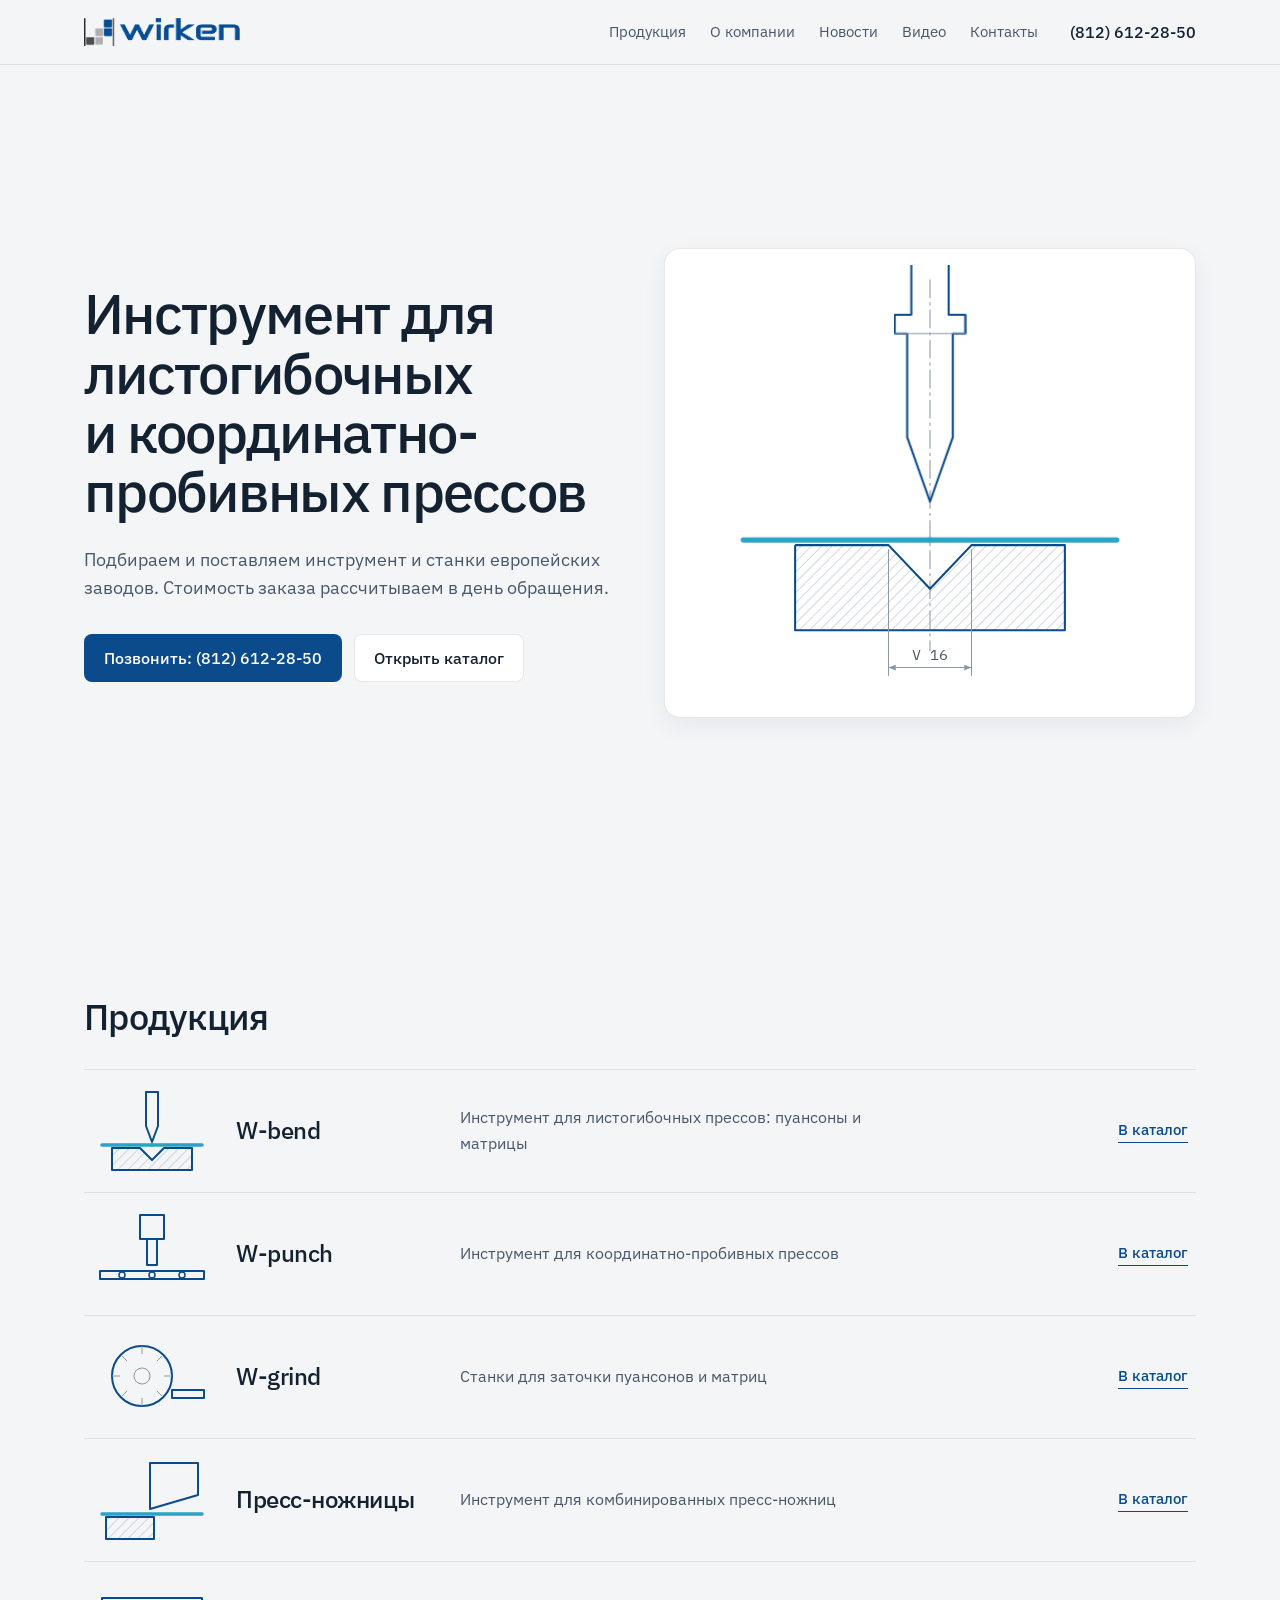
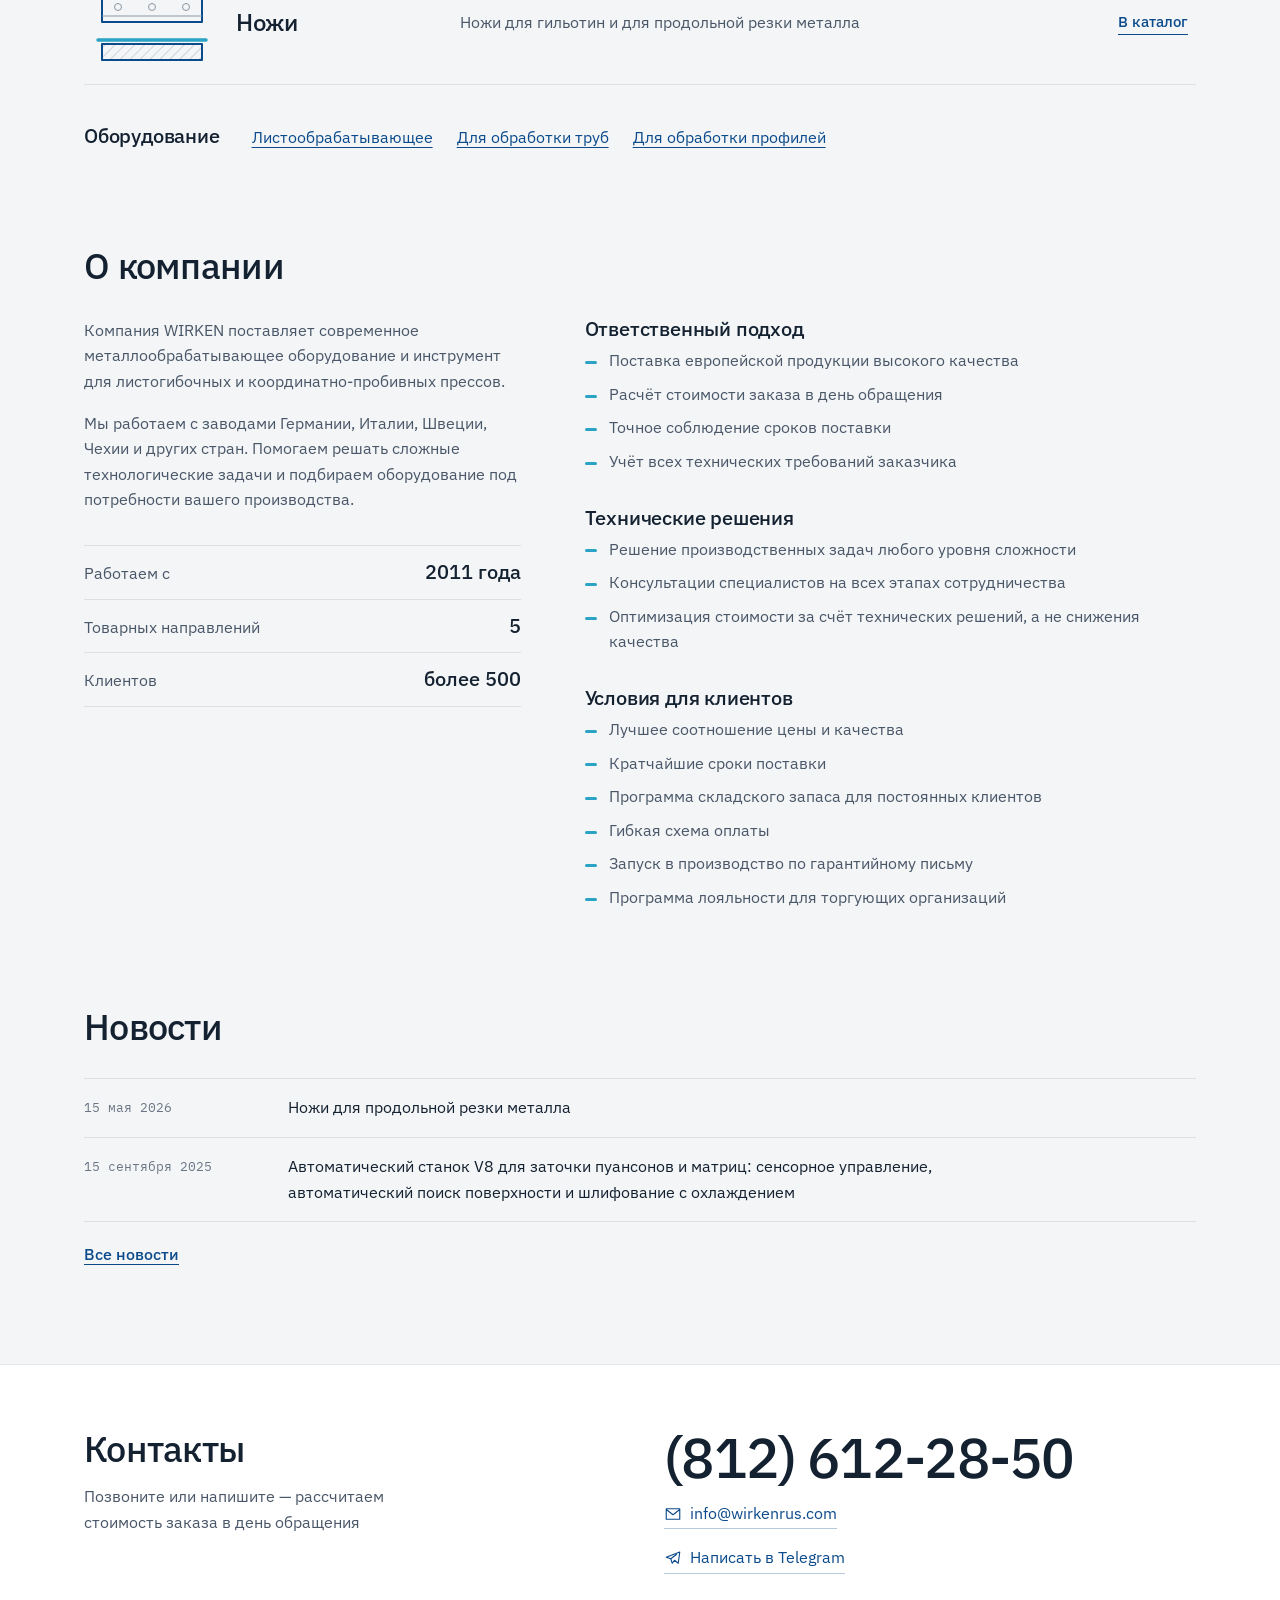
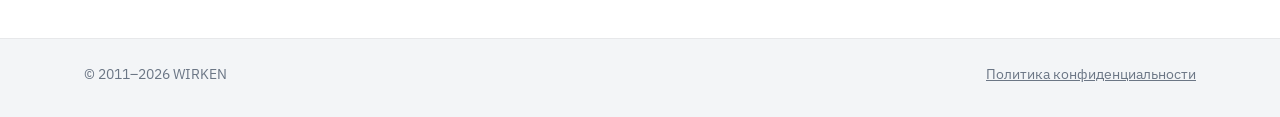
==== commit c8482cad: "Wirken: полировка по unslop Co-Authored-By: Claude Opus 5.5 <noreply@anthropic.com> Claude-Session: " ====
--- a/wirken/index.html
+++ b/wirken/index.html
@@ -8,7 +8,7 @@
   <meta name="theme-color" content="#0b4a8b">
   <link rel="preconnect" href="https://fonts.googleapis.com">
   <link rel="preconnect" href="https://fonts.gstatic.com" crossorigin>
-  <link href="https://fonts.googleapis.com/css2?family=PT+Sans+Narrow:wght@400;700&family=IBM+Plex+Sans:wght@400;500;600&display=swap" rel="stylesheet">
+  <link href="https://fonts.googleapis.com/css2?family=IBM+Plex+Mono:wght@400&family=IBM+Plex+Sans:wght@400;500&display=swap" rel="stylesheet">
   <link rel="stylesheet" href="style.css">
 </head>
 <body>
@@ -264,7 +264,7 @@
       <div class="wrap contacts-in">
         <div>
           <h2>Контакты</h2>
-          <p class="contacts-note">Позвоните или напишите — рассчитаем стоимость заказа в день обращения.</p>
+          <p class="contacts-note">Позвоните или напишите — рассчитаем стоимость заказа в день обращения</p>
         </div>
         <div class="contacts-list">
           <a class="phone" href="tel:+78126122850">(812) 612-28-50</a>
--- a/wirken/style.css
+++ b/wirken/style.css
@@ -1,62 +1,73 @@
 /* ==========================================================
    Wirken — лист технического каталога.
-   Палитра из фирменных цветов: холодная бумага, синий логотипа,
-   серый металл, бирюзовый — только для листа металла и фокуса.
+   Направление (по unslop by @heydamir, CC BY 4.0):
+   характер — точный, инженерный, спокойный; мир — чертёж и цех;
+   моменты — чертежи инструмента; фирменная деталь — бирюзовая
+   полоска «листа металла» (в чертежах и как маркер списков).
+   Хром тихий: нейтральная шкала, один акцент — синий логотипа.
    ========================================================== */
 :root {
-  --paper: #f2f4f6;     /* холодный светло-серый фон, как у оригинала */
-  --white: #ffffff;
-  --ink: #15212d;       /* основной текст */
-  --ink-2: #4a5866;     /* второстепенный текст */
-  --blue: #0b4a8b;      /* синий логотипа: линии чертежей, ссылки */
-  --blue-2: #0a3a6d;
-  --steel: #8b98a5;     /* серый металл: штриховка, тонкие линии */
-  --rule: #d5dbe1;      /* разделители */
-  --teal: #2aa3c4;      /* бирюзовый: лист металла, фокус */
-
-  --cond: "PT Sans Narrow", "Arial Narrow", sans-serif; /* российская гарнитура ParaType, узкая — как Bebas у оригинала */
+  /* нейтральная шкала, чуть тонированная в холодный (мир чертежа) */
+  --paper: #f3f5f7;     /* фон страницы */
+  --white: #ffffff;     /* поверхности */
+  --raised: #eaeef2;    /* приподнятая поверхность, ховер */
+  --ink: #142130;       /* основной текст */
+  --ink-2: #4a5768;     /* второстепенный текст */
+  --ink-3: #6b7685;     /* приглушённый: даты, подписи */
+  --rule: rgba(20, 33, 48, .1);  /* разделители — текст на 10% */
+
+  --blue: #0b4a8b;      /* единственный акцент: основная кнопка, ссылки, линии чертежей */
+  --blue-2: #093c71;
+  --steel: #8b98a5;     /* штриховка и тонкие линии чертежей */
+  --teal: #2aa3c4;      /* только лист металла — фирменная деталь */
+
   --sans: "IBM Plex Sans", system-ui, sans-serif;
+  --mono: "IBM Plex Mono", ui-monospace, monospace;
+  --ease: cubic-bezier(.22, 1, .36, 1);   /* одна кривая на всё */
 }
 
 * { box-sizing: border-box; margin: 0; padding: 0; }
 html { scroll-behavior: smooth; scroll-padding-top: 80px; }
-body { background: var(--paper); color: var(--ink); font: 17px/1.6 var(--sans); -webkit-font-smoothing: antialiased; }
+body { background: var(--paper); color: var(--ink); font: 400 16px/1.6 var(--sans); -webkit-font-smoothing: antialiased; }
 a { color: inherit; }
 img { display: block; max-width: 100%; height: auto; }
 ul { list-style: none; }
 
-:focus-visible { outline: 2px solid var(--teal); outline-offset: 3px; border-radius: 2px; }
+:focus-visible { outline: 2px solid var(--blue); outline-offset: 3px; border-radius: 4px; }
 
 .wrap { max-width: 1160px; margin: 0 auto; padding: 0 24px; }
 
-h1, h2, h3 { font-family: var(--cond); font-weight: 700; line-height: 1.08; letter-spacing: -.005em; }
-h1 { font-size: clamp(36px, 5vw, 58px); }
-h2 { font-size: clamp(30px, 3.6vw, 42px); margin-bottom: 28px; }
-h3 { font-size: 22px; line-height: 1.2; }
+/* Иерархия — размером и цветом, веса только 400 и 500 */
+h1, h2, h3 { font-weight: 500; line-height: 1.1; }
+h1 { font-size: clamp(36px, 4.4vw, 56px); line-height: 1.06; letter-spacing: -.03em; }
+h2 { font-size: clamp(28px, 3vw, 36px); letter-spacing: -.02em; margin-bottom: 32px; }
+h3 { font-size: 20px; letter-spacing: -.01em; }
 
 /* ---------- Шапка ---------- */
-.top { position: sticky; top: 0; z-index: 30; background: rgba(242, 244, 246, .94); backdrop-filter: blur(8px); border-bottom: 1px solid var(--rule); }
-.top-in { display: flex; align-items: center; gap: 32px; height: 68px; }
+.top { position: sticky; top: 0; z-index: 30; background: rgba(243, 245, 247, .94); backdrop-filter: blur(8px); border-bottom: 1px solid var(--rule); }
+.top-in { display: flex; align-items: center; gap: 32px; height: 64px; }
 .logo img { width: 156px; }
-.menu { display: flex; gap: 26px; margin-left: auto; font-size: 15px; }
-.menu a { text-decoration: none; color: var(--ink-2); padding: 4px 0; border-bottom: 2px solid transparent; transition: color .15s, border-color .15s; }
-.menu a:hover { color: var(--blue); border-bottom-color: var(--blue); }
-.top-phone { font: 700 18px var(--cond); color: var(--blue); text-decoration: none; white-space: nowrap; }
+.menu { display: flex; gap: 24px; margin-left: auto; font-size: 15px; }
+.menu a { text-decoration: none; color: var(--ink-2); padding: 4px 0; border-bottom: 1px solid transparent; transition: color 150ms var(--ease), border-color 150ms var(--ease); }
+.menu a:hover { color: var(--ink); border-bottom-color: var(--ink); }
+.top-phone { font: 500 16px var(--sans); color: var(--ink); text-decoration: none; white-space: nowrap; font-variant-numeric: tabular-nums; }
+.top-phone:hover { color: var(--blue); }
 .burger { display: none; }
 
-/* ---------- Кнопки ---------- */
-.btn { display: inline-block; padding: 13px 22px; border-radius: 6px; font: 500 16px var(--sans); text-decoration: none; transition: background .15s, color .15s, border-color .15s; }
+/* ---------- Кнопки: 48px, радиус 8 ---------- */
+.btn { display: inline-block; padding: 12px 20px; line-height: 24px; border-radius: 8px; font: 500 16px/24px var(--sans); text-decoration: none; font-variant-numeric: tabular-nums; transition: background-color 150ms var(--ease), color 150ms var(--ease), border-color 150ms var(--ease), transform 150ms var(--ease); }
+.btn:active { transform: scale(.98); }
 .btn-primary { background: var(--blue); color: #fff; }
 .btn-primary:hover { background: var(--blue-2); }
-.btn-line { border: 1.5px solid var(--blue); color: var(--blue); }
-.btn-line:hover { background: var(--blue); color: #fff; }
-
-/* ---------- Первый экран ---------- */
-.hero { display: grid; grid-template-columns: 1fr 1fr; gap: 48px; align-items: center; padding-top: 64px; padding-bottom: 72px; }
-.hero h1 { max-width: 15ch; }
-.lead { margin-top: 22px; max-width: 46ch; font-size: 19px; color: var(--ink-2); }
-.actions { margin-top: 34px; display: flex; flex-wrap: wrap; gap: 12px; }
-.hero-drawing { background: var(--white); border: 1px solid var(--rule); border-radius: 4px; padding: 12px; }
+.btn-line { background: var(--white); border: 1px solid var(--rule); padding: 11px 19px; color: var(--ink); }
+.btn-line:hover { border-color: rgba(20, 33, 48, .28); }
+
+/* ---------- Первый экран: занимает окно целиком, текст по центру против чертежа ---------- */
+.hero { display: grid; grid-template-columns: 1fr 1fr; gap: 48px; align-items: center; min-height: calc(100svh - 64px); padding-top: 48px; padding-bottom: 48px; }
+.hero h1 { max-width: 17ch; }
+.lead { margin-top: 24px; max-width: 36rem; font-size: 18px; line-height: 28px; color: var(--ink-2); }
+.actions { margin-top: 32px; display: flex; flex-wrap: wrap; gap: 12px; }
+.hero-drawing { background: var(--white); border: 1px solid var(--rule); border-radius: 16px; padding: 16px; box-shadow: 0 8px 24px rgba(20, 33, 48, .06); }
 .drawing { display: block; width: 100%; height: auto; }
 
 /* ---------- Чертёжные стили (общие для всех SVG) ---------- */
@@ -66,160 +77,163 @@
 .axis { stroke: var(--steel); stroke-width: 1; stroke-dasharray: 18 4 3 4; } /* штрихпунктир */
 .hatch-line { stroke: var(--steel); stroke-width: 1; opacity: .7; }
 .arr-head { fill: var(--steel); }
-.drawing text { font: 400 16px var(--cond); fill: var(--ink-2); }
+.drawing text { font: 400 14px var(--mono); fill: var(--ink-2); }
 .sheet-l, .sheet-r { stroke: var(--teal); stroke-width: 5; stroke-linecap: round; }
 
 /* ---------- Анимация первого экрана ----------
-   1) контуры прорисовываются (stroke-dashoffset 1 → 0, pathLength="1")
-   2) затем цикл гиба 4с: пуансон вниз, половины листа поворачиваются на 45°,
-      вместе получается угол 90°; выноска «90°» видна, пока лист согнут */
-.draw { stroke-dasharray: 1; stroke-dashoffset: 1; animation: draw 1.4s cubic-bezier(.5, 0, .2, 1) forwards; }
+   1) контуры прорисовываются (stroke-dashoffset 1 → 0 при pathLength="1")
+   2) цикл гиба 4с: пуансон вниз, половины листа поворачиваются на 45°,
+      вместе получается 90°; выноска «90°» видна, пока лист согнут */
+.draw { stroke-dasharray: 1; stroke-dashoffset: 1; animation: draw 1.4s var(--ease) forwards; }
 .hero .punch .draw { animation-delay: .3s; }
 @keyframes draw { to { stroke-dashoffset: 0; } }
 
 .hero .sheet-l, .hero .sheet-r { transform-box: view-box; transform-origin: 240px 265px; }
-.hero :is(.punch, .sheet, .sheet-l, .sheet-r, .angle) { animation-duration: 4s; animation-iteration-count: infinite; animation-timing-function: cubic-bezier(.55, 0, .25, 1); animation-delay: 1.6s; animation-fill-mode: both; }
+.hero :is(.punch, .sheet, .sheet-l, .sheet-r, .angle) { animation-duration: 4s; animation-iteration-count: infinite; animation-timing-function: var(--ease); animation-delay: 1.6s; animation-fill-mode: both; }
 .hero .punch { animation-name: punch; }
 .hero .sheet { animation-name: sheet; }
 .hero .sheet-l { animation-name: bend-l; }
 .hero .sheet-r { animation-name: bend-r; }
 .hero .angle { animation-name: angle; }
-.hero .dim { opacity: 0; animation: fade .6s 1.2s forwards; }
+.hero .dim { opacity: 0; animation: fade .4s var(--ease) 1.2s forwards; }
 @keyframes punch  { 0%, 10% { transform: translateY(-30px); } 40%, 70% { transform: translateY(38px); } 95%, 100% { transform: translateY(-30px); } }
 @keyframes sheet  { 0%, 22% { transform: none; } 40%, 70% { transform: translateY(36px); } 92%, 100% { transform: none; } }
 @keyframes bend-l { 0%, 22% { transform: none; } 40%, 70% { transform: rotate(45deg); } 92%, 100% { transform: none; } }
 @keyframes bend-r { 0%, 22% { transform: none; } 40%, 70% { transform: rotate(-45deg); } 92%, 100% { transform: none; } }
 @keyframes angle  { 0%, 40% { opacity: 0; } 46%, 66% { opacity: 1; } 72%, 100% { opacity: 0; } }
 @keyframes fade { to { opacity: 1; } }
-.hero.paused * { animation-play-state: paused !important; } /* не тратим ресурсы, когда экран не виден */
+.hero.paused * { animation-play-state: paused !important; } /* вне экрана — пауза */
 
 /* ---------- Блоки ---------- */
-.block { padding-top: 88px; }
+.block { padding-top: 96px; }
 
 /* ---------- Каталог: строки с чертежами ---------- */
 .catalog { border-top: 1px solid var(--rule); }
 .catalog li { border-bottom: 1px solid var(--rule); }
-.row { display: grid; grid-template-columns: 120px 220px 1fr auto; gap: 28px; align-items: center; padding: 18px 8px; text-decoration: none; transition: background .2s; }
+.row { display: grid; grid-template-columns: 120px 200px 1fr auto; gap: 24px; align-items: center; padding: 16px 8px; text-decoration: none; transition: background-color 150ms var(--ease); }
 .row:hover, .row:focus-visible { background: var(--white); }
 .mini { width: 120px; height: 90px; overflow: visible; }
 .mini .sheet-l, .mini .sheet-r { stroke-width: 3.5; }
-.row-name { font: 700 28px/1.1 var(--cond); color: var(--blue); }
+.row-name { font: 500 24px/1.2 var(--sans); letter-spacing: -.02em; color: var(--ink); }
 .row-desc { color: var(--ink-2); max-width: 46ch; }
 .row-link { font-size: 15px; font-weight: 500; color: var(--blue); border-bottom: 1px solid currentColor; white-space: nowrap; }
 
-/* Мини-анимации запускаются, только когда человек наводит курсор (или фокусирует строку).
+/* Мини-анимации запускаются при наведении или фокусе строки.
    На устройствах без курсора — играют сами (см. @media (hover: none) ниже). */
 .mini * { animation-play-state: paused; }
 .row:hover .mini *, .row:focus-visible .mini * { animation-play-state: running; }
 
-.mini-bend .m-punch { animation: m-punch 2.4s cubic-bezier(.55, 0, .25, 1) infinite; }
-.mini-bend .m-sheet { animation: m-sheet 2.4s cubic-bezier(.55, 0, .25, 1) infinite; }
+.mini-bend .m-punch { animation: m-punch 2.4s var(--ease) infinite; }
+.mini-bend .m-sheet { animation: m-sheet 2.4s var(--ease) infinite; }
 .mini-bend .sheet-l, .mini-bend .sheet-r { transform-box: view-box; transform-origin: 60px 59px; }
-.mini-bend .sheet-l { animation: bend-l 2.4s cubic-bezier(.55, 0, .25, 1) infinite; }
-.mini-bend .sheet-r { animation: bend-r 2.4s cubic-bezier(.55, 0, .25, 1) infinite; }
+.mini-bend .sheet-l { animation: bend-l 2.4s var(--ease) infinite; }
+.mini-bend .sheet-r { animation: bend-r 2.4s var(--ease) infinite; }
 @keyframes m-punch { 0%, 10% { transform: none; } 40%, 70% { transform: translateY(12px); } 95%, 100% { transform: none; } }
 @keyframes m-sheet { 0%, 22% { transform: none; } 40%, 70% { transform: translateY(11px); } 92%, 100% { transform: none; } }
 
-.mini-punch .m-striker { animation: m-strike .8s ease-in infinite; }
+.mini-punch .m-striker { animation: m-strike .8s var(--ease) infinite; }
 .mini-punch .holes circle { fill: var(--paper); stroke: var(--blue); stroke-width: 1.5; }
 @keyframes m-strike { 0%, 40% { transform: translateY(-6px); } 55% { transform: translateY(6px); } 100% { transform: translateY(-6px); } }
 
 .mini-grind .m-wheel { transform-box: view-box; transform-origin: 50px 44px; animation: spin 1s linear infinite; }
-.mini-grind .m-sparks circle { fill: #f2b233; opacity: 0; animation: spark .7s ease-out infinite; }
+.mini-grind .m-sparks circle { fill: #e9a23b; opacity: 0; animation: spark .7s var(--ease) infinite; }
 .mini-grind .m-sparks circle:nth-of-type(2) { animation-delay: -.2s; }
 .mini-grind .m-sparks circle:nth-of-type(3) { animation-delay: -.4s; }
 .mini-grind .m-sparks circle:nth-of-type(4) { animation-delay: -.55s; }
 @keyframes spin { to { transform: rotate(1turn); } }
 @keyframes spark { 0% { opacity: 1; transform: none; } 100% { opacity: 0; transform: translate(26px, 18px); } }
 
-.mini-shear .m-blade { animation: m-shear 1.6s cubic-bezier(.55, 0, .25, 1) infinite; }
+.mini-shear .m-blade { animation: m-shear 1.6s var(--ease) infinite; }
 @keyframes m-shear { 0%, 15% { transform: none; } 45%, 60% { transform: translateY(8px); } 90%, 100% { transform: none; } }
 
-.mini-knife .m-knife { animation: m-knife 1.6s cubic-bezier(.55, 0, .25, 1) infinite; }
+.mini-knife .m-knife { animation: m-knife 1.6s var(--ease) infinite; }
 @keyframes m-knife { 0%, 15% { transform: none; } 45%, 60% { transform: translateY(14px); } 90%, 100% { transform: none; } }
 
 /* Оборудование */
-.equipment { display: flex; flex-wrap: wrap; align-items: baseline; gap: 12px 32px; margin-top: 36px; }
-.equipment h3 { font-size: 22px; }
-.equipment ul { display: flex; flex-wrap: wrap; gap: 10px 28px; }
+.equipment { display: flex; flex-wrap: wrap; align-items: baseline; gap: 12px 32px; margin-top: 40px; }
+.equipment ul { display: flex; flex-wrap: wrap; gap: 8px 24px; }
 .equipment a { color: var(--blue); text-decoration-thickness: 1px; text-underline-offset: 4px; }
 .equipment a:hover { text-decoration-thickness: 2px; }
 
 /* ---------- О компании ---------- */
 .about { display: grid; grid-template-columns: 5fr 7fr; gap: 64px; }
-.about-main p { max-width: 52ch; margin-bottom: 14px; }
-.facts { margin-top: 30px; border-top: 1px solid var(--rule); }
+.about-main p { max-width: 52ch; margin-bottom: 16px; color: var(--ink-2); }
+.facts { margin-top: 32px; border-top: 1px solid var(--rule); }
 .facts div { display: flex; justify-content: space-between; align-items: baseline; gap: 16px; padding: 12px 0; border-bottom: 1px solid var(--rule); }
 .facts dt { color: var(--ink-2); }
-.facts dd { font: 700 24px var(--cond); color: var(--blue); }
-.about-lists { display: grid; gap: 34px; padding-top: 70px; }
-.about-lists h3 { margin-bottom: 10px; }
-.about-lists ul { display: grid; gap: 6px; }
-.about-lists li { position: relative; padding-left: 22px; max-width: 60ch; }
-.about-lists li::before { content: ""; position: absolute; left: 0; top: .78em; width: 12px; height: 2px; background: var(--teal); }
+.facts dd { font: 500 20px var(--sans); color: var(--ink); font-variant-numeric: tabular-nums; }
+.about-lists { display: grid; gap: 32px; padding-top: 72px; }
+.about-lists h3 { margin-bottom: 8px; }
+.about-lists ul { display: grid; gap: 8px; }
+.about-lists li { position: relative; padding-left: 24px; max-width: 60ch; color: var(--ink-2); }
+/* фирменная деталь: короткая полоска «листа металла» */
+.about-lists li::before { content: ""; position: absolute; left: 0; top: .8em; width: 12px; height: 3px; border-radius: 2px; background: var(--teal); }
 
 /* ---------- Новости ---------- */
 .news { border-top: 1px solid var(--rule); }
-.news li { display: grid; grid-template-columns: 180px 1fr; gap: 24px; padding: 18px 0; border-bottom: 1px solid var(--rule); }
-.news time { color: var(--ink-2); font-size: 15px; padding-top: 2px; }
+.news li { display: grid; grid-template-columns: 180px 1fr; gap: 24px; padding: 16px 0; border-bottom: 1px solid var(--rule); }
+.news time { font: 400 13px/26px var(--mono); color: var(--ink-3); font-variant-numeric: tabular-nums; }
 .news a { text-decoration: none; max-width: 70ch; }
 .news a:hover { color: var(--blue); text-decoration: underline; text-underline-offset: 4px; }
 .more { display: inline-block; margin-top: 20px; color: var(--blue); font-weight: 500; text-underline-offset: 4px; }
 
-/* ---------- Контакты ---------- */
-.contacts { margin-top: 96px; background: var(--blue); color: #fff; }
+/* ---------- Контакты: тихая поверхность, акцент только на ссылках ---------- */
+.contacts { margin-top: 96px; background: var(--white); border-top: 1px solid var(--rule); border-bottom: 1px solid var(--rule); }
 .contacts-in { display: grid; grid-template-columns: 1fr 1fr; gap: 48px; padding-top: 64px; padding-bottom: 64px; }
-.contacts h2 { margin-bottom: 14px; }
-.contacts-note { max-width: 38ch; color: rgba(255, 255, 255, .8); }
-.contacts-list { display: grid; gap: 14px; align-content: start; }
-.phone { font: 700 clamp(40px, 5.4vw, 60px)/1 var(--cond); text-decoration: none; letter-spacing: .01em; }
-.phone:hover { color: #bfe8f3; }
-.c-link { display: inline-flex; align-items: center; gap: 10px; width: fit-content; text-decoration: none; font-size: 18px; border-bottom: 1px solid rgba(255, 255, 255, .35); padding-bottom: 2px; }
-.c-link:hover { border-bottom-color: #fff; }
-.c-link svg { width: 20px; height: 20px; fill: none; stroke: currentColor; stroke-width: 1.6; stroke-linejoin: round; }
-.contacts :focus-visible { outline-color: #bfe8f3; }
-
-.foot { display: flex; justify-content: space-between; flex-wrap: wrap; gap: 12px; padding-top: 22px; padding-bottom: 28px; font-size: 14px; color: var(--ink-2); }
-.foot a { color: var(--ink-2); }
+.contacts h2 { margin-bottom: 16px; }
+.contacts-note { max-width: 38ch; color: var(--ink-2); }
+.contacts-list { display: grid; gap: 16px; align-content: start; }
+.phone { font: 500 clamp(40px, 5vw, 56px)/1 var(--sans); letter-spacing: -.03em; text-decoration: none; font-variant-numeric: tabular-nums; transition: color 150ms var(--ease); }
+.phone:hover { color: var(--blue); }
+.c-link { display: inline-flex; align-items: center; gap: 8px; width: fit-content; text-decoration: none; color: var(--blue); border-bottom: 1px solid rgba(11, 74, 139, .3); padding-bottom: 2px; transition: border-color 150ms var(--ease); }
+.c-link:hover { border-bottom-color: var(--blue); }
+.c-link svg { width: 18px; height: 18px; fill: none; stroke: currentColor; stroke-width: 1.5; stroke-linejoin: round; }
+
+.foot { display: flex; justify-content: space-between; flex-wrap: wrap; gap: 12px; padding-top: 24px; padding-bottom: 32px; font-size: 14px; color: var(--ink-3); }
+.foot a { color: var(--ink-3); }
+.foot a:hover { color: var(--ink); }
 
 /* ---------- Кнопка «наверх» ---------- */
-.to-top { position: fixed; right: 20px; bottom: 20px; z-index: 20; width: 48px; height: 48px; border: 0; border-radius: 50%; display: grid; place-items: center; cursor: pointer; background: var(--white); color: var(--blue); box-shadow: 0 2px 10px rgba(21, 33, 45, .15); opacity: 0; pointer-events: none; transform: translateY(10px); transition: opacity .25s, transform .25s; }
+.to-top { position: fixed; right: 20px; bottom: 20px; z-index: 20; width: 48px; height: 48px; border: 1px solid var(--rule); border-radius: 50%; display: grid; place-items: center; cursor: pointer; background: var(--white); color: var(--ink); box-shadow: 0 1px 2px rgba(20, 33, 48, .05); opacity: 0; pointer-events: none; transform: translateY(8px); transition: opacity 300ms var(--ease), transform 300ms var(--ease); }
 .to-top.show { opacity: 1; pointer-events: auto; transform: none; }
-.to-top .ring { position: absolute; inset: 0; transform: rotate(-90deg); }
+.to-top .ring { position: absolute; inset: -1px; transform: rotate(-90deg); }
 /* длина окружности 2πr = 2·π·21 ≈ 132 */
-.to-top .ring circle { fill: none; stroke: var(--teal); stroke-width: 2.5; stroke-dasharray: 132; stroke-dashoffset: calc(132 - 132 * var(--p, 0)); }
-.to-top .up { fill: none; stroke: currentColor; stroke-width: 2.2; stroke-linecap: round; stroke-linejoin: round; }
+.to-top .ring circle { fill: none; stroke: var(--blue); stroke-width: 2; stroke-dasharray: 132; stroke-dashoffset: calc(132 - 132 * var(--p, 0)); }
+.to-top .up { fill: none; stroke: currentColor; stroke-width: 1.8; stroke-linecap: round; stroke-linejoin: round; }
 
 /* ---------- Адаптив ---------- */
 @media (max-width: 980px) {
   .menu, .top-phone { display: none; }
   .burger { display: block; margin-left: auto; position: relative; }
-  .burger summary { list-style: none; cursor: pointer; width: 44px; height: 44px; display: grid; place-content: center; gap: 5px; }
+  .burger summary { list-style: none; cursor: pointer; width: 44px; height: 44px; display: grid; place-content: center; gap: 4px; }
   .burger summary::-webkit-details-marker { display: none; }
-  .burger summary span { display: block; width: 24px; height: 2px; background: var(--ink); transition: transform .2s, opacity .2s; }
-  .burger[open] summary span:nth-child(1) { transform: translateY(7px) rotate(45deg); }
+  .burger summary span { display: block; width: 20px; height: 2px; border-radius: 1px; background: var(--ink); transition: transform 200ms var(--ease), opacity 200ms var(--ease); }
+  .burger[open] summary span:nth-child(1) { transform: translateY(6px) rotate(45deg); }
   .burger[open] summary span:nth-child(2) { opacity: 0; }
-  .burger[open] summary span:nth-child(3) { transform: translateY(-7px) rotate(-45deg); }
-  .burger-menu { position: absolute; right: 0; top: 52px; min-width: 220px; display: grid; background: var(--white); border: 1px solid var(--rule); border-radius: 6px; padding: 6px; box-shadow: 0 10px 30px rgba(21, 33, 45, .12); }
-  .burger-menu a { padding: 11px 12px; text-decoration: none; border-radius: 4px; }
-  .burger-menu a:hover { background: var(--paper); color: var(--blue); }
-  .burger-menu a:last-child { font: 700 18px var(--cond); color: var(--blue); }
-
-  .hero { grid-template-columns: 1fr; gap: 36px; padding-top: 40px; padding-bottom: 16px; }
+  .burger[open] summary span:nth-child(3) { transform: translateY(-6px) rotate(-45deg); }
+  /* меню появляется и поднимается на несколько пикселей от кнопки */
+  .burger-menu { position: absolute; right: 0; top: 52px; min-width: 224px; display: grid; background: var(--white); border: 1px solid var(--rule); border-radius: 12px; padding: 4px; box-shadow: 0 8px 24px rgba(20, 33, 48, .08); }
+  .burger[open] .burger-menu { animation: menu-in 200ms var(--ease); }
+  @keyframes menu-in { from { opacity: 0; transform: translateY(-6px); } }
+  .burger-menu a { padding: 8px 12px; line-height: 24px; text-decoration: none; border-radius: 8px; transition: background-color 150ms var(--ease); }
+  .burger-menu a:hover { background: var(--raised); }
+  .burger-menu a:last-child { font-weight: 500; color: var(--blue); font-variant-numeric: tabular-nums; }
+
+  .hero { grid-template-columns: 1fr; gap: 40px; min-height: 0; padding-top: 48px; padding-bottom: 16px; }
   .block { padding-top: 64px; }
   .about { grid-template-columns: 1fr; gap: 8px; }
   .about-lists { padding-top: 24px; }
-  .contacts-in { grid-template-columns: 1fr; gap: 24px; }
+  .contacts { margin-top: 64px; }
+  .contacts-in { grid-template-columns: 1fr; gap: 24px; padding-top: 48px; padding-bottom: 48px; }
 }
 @media (max-width: 720px) {
-  .row { grid-template-columns: 96px 1fr; gap: 4px 18px; padding: 16px 4px; }
+  .row { grid-template-columns: 96px 1fr; gap: 4px 16px; padding: 16px 4px; }
   .mini { width: 96px; height: 72px; grid-row: span 3; }
-  .row-name { font-size: 24px; }
+  .row-name { font-size: 20px; }
   .row-desc { font-size: 15px; }
   .row-link { justify-self: start; font-size: 14px; }
   .news li { grid-template-columns: 1fr; gap: 4px; }
 }
-/* На тач-устройствах наведения нет — мини-анимации играют сами */
 @media (hover: none) {
   .mini * { animation-play-state: running; }
 }
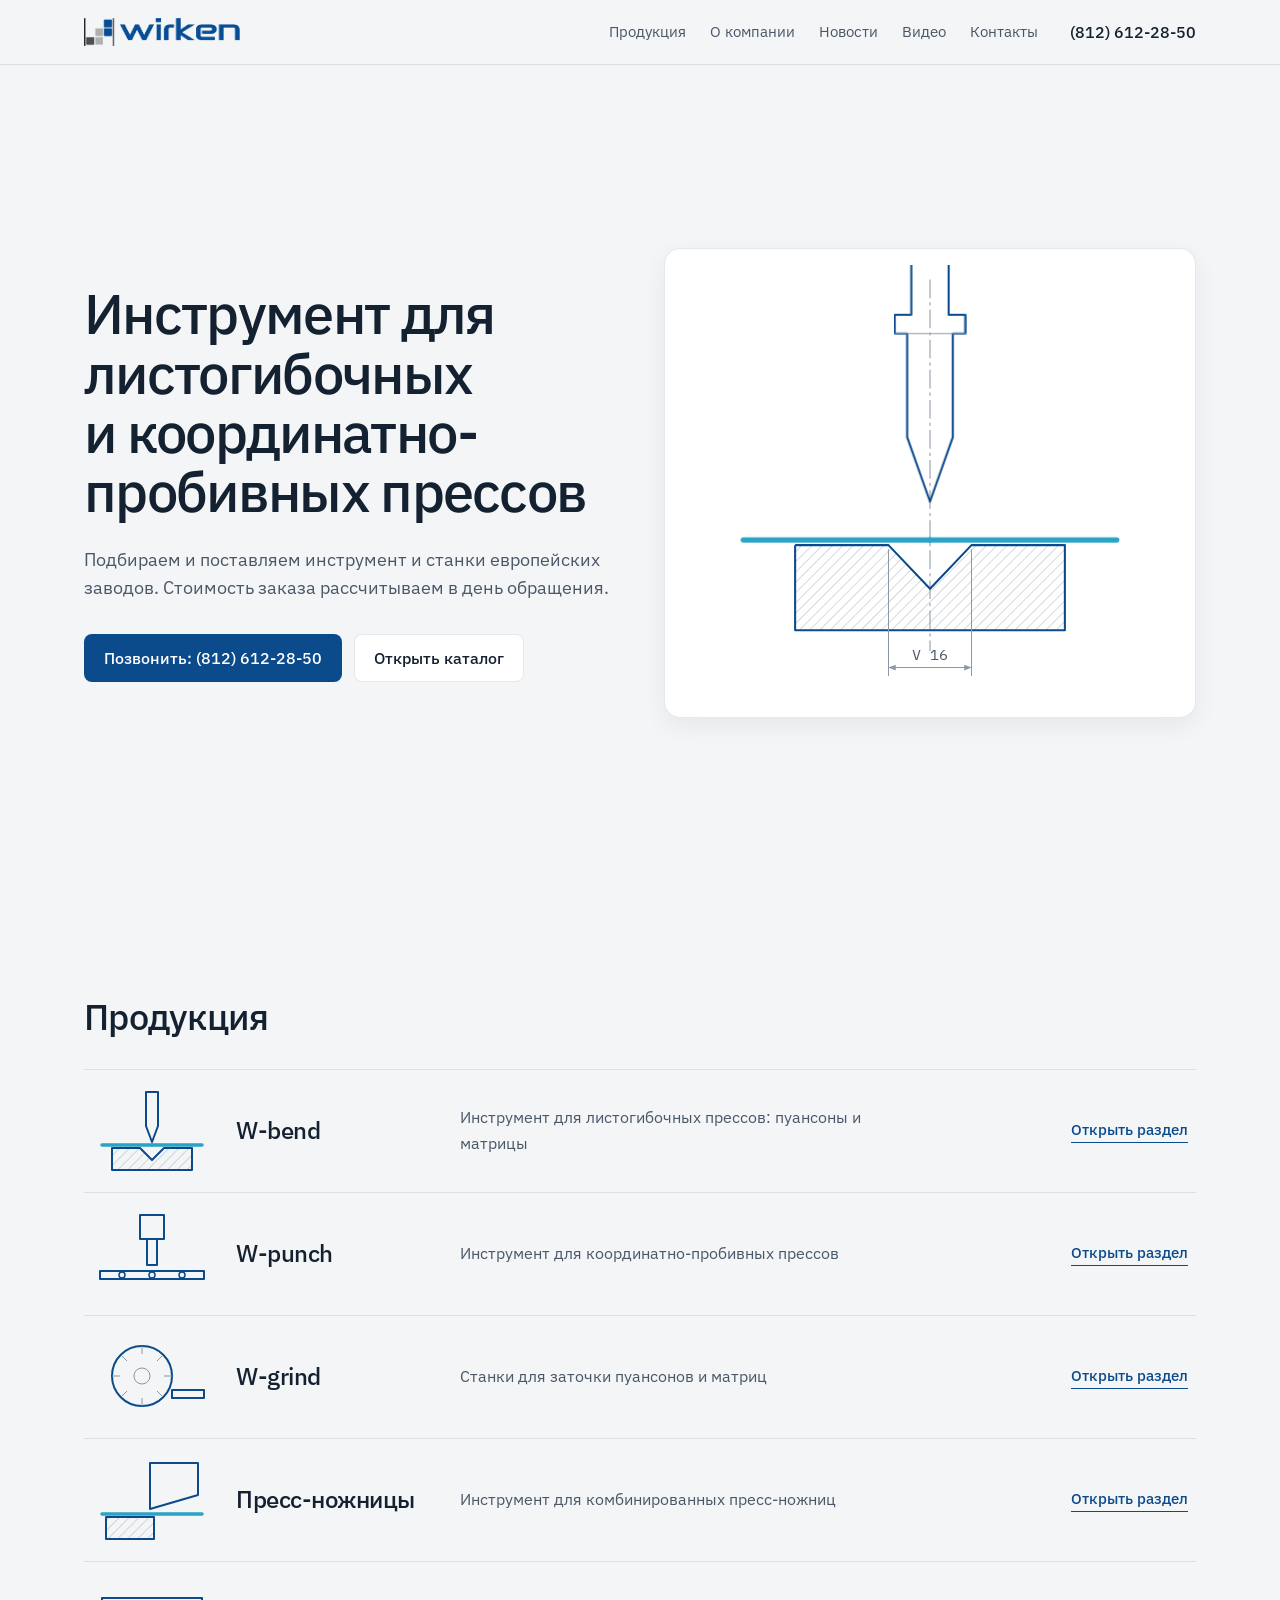
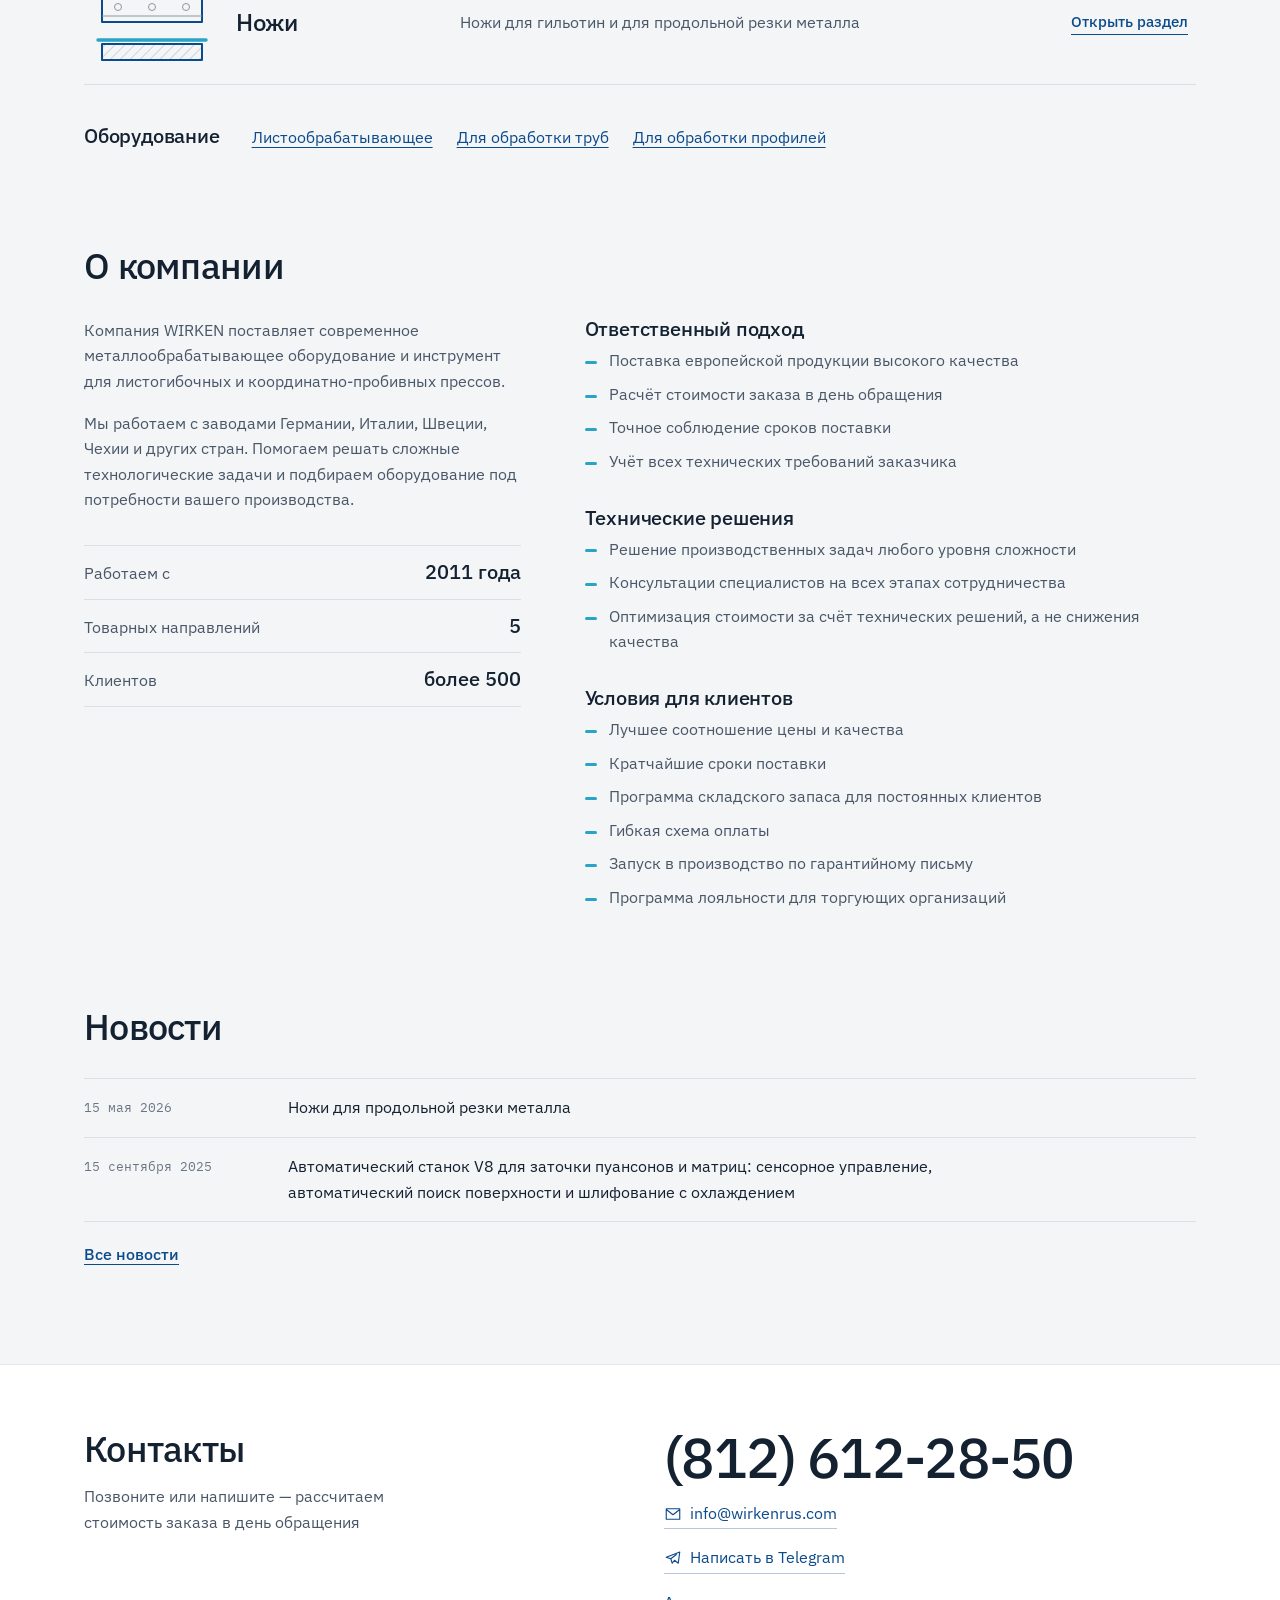
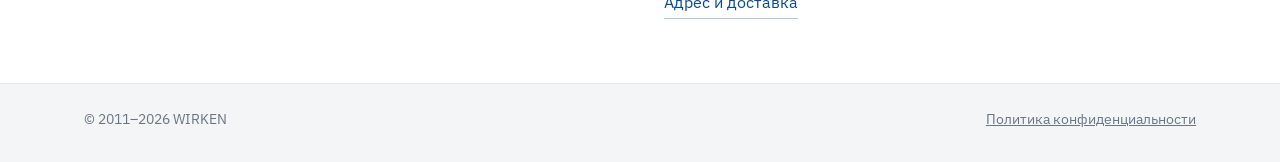
==== commit a270ac13: "Wirken: подразделы каталога, новости, видео, контакты Co-Authored-By: Claude Opus 5.5 <noreply@anthr" ====
--- a/wirken/index.html
+++ b/wirken/index.html
@@ -30,11 +30,11 @@
       <a href="#" class="logo"><img src="img/logo.png" alt="Wirken" width="174" height="32"></a>
 
       <nav class="menu" aria-label="Основное меню">
-        <a href="#products">Продукция</a>
+        <a href="katalog/">Продукция</a>
         <a href="#about">О компании</a>
-        <a href="#news">Новости</a>
-        <a href="https://www.wirkenrus.com/servis/" target="_blank" rel="noopener">Видео</a>
-        <a href="#contacts">Контакты</a>
+        <a href="novosti.html">Новости</a>
+        <a href="video.html">Видео</a>
+        <a href="kontakty.html">Контакты</a>
       </nav>
 
       <a href="tel:+78126122850" class="top-phone">(812) 612-28-50</a>
@@ -43,11 +43,11 @@
       <details class="burger">
         <summary aria-label="Меню"><span></span><span></span><span></span></summary>
         <nav class="burger-menu" aria-label="Меню">
-          <a href="#products">Продукция</a>
+          <a href="katalog/">Продукция</a>
           <a href="#about">О компании</a>
-          <a href="#news">Новости</a>
-          <a href="https://www.wirkenrus.com/servis/" target="_blank" rel="noopener">Видео</a>
-          <a href="#contacts">Контакты</a>
+          <a href="novosti.html">Новости</a>
+          <a href="video.html">Видео</a>
+          <a href="kontakty.html">Контакты</a>
           <a href="tel:+78126122850">(812) 612-28-50</a>
         </nav>
       </details>
@@ -65,7 +65,7 @@
         </p>
         <div class="actions">
           <a href="tel:+78126122850" class="btn btn-primary">Позвонить: (812) 612-28-50</a>
-          <a href="https://www.wirkenrus.com/katalog/" target="_blank" rel="noopener" class="btn btn-line">Открыть каталог</a>
+          <a href="katalog/" class="btn btn-line">Открыть каталог</a>
         </div>
       </div>
 
@@ -112,7 +112,7 @@
 
       <ul class="catalog">
         <li>
-          <a class="row" href="https://www.wirkenrus.com/katalog/instrument-dlya-gibochnyh-pressov/" target="_blank" rel="noopener">
+          <a class="row" href="katalog/w-bend.html">
             <svg class="mini mini-bend" viewBox="0 0 120 90" aria-hidden="true">
               <path class="part die" d="M20 62 H48 L60 74 L72 62 H100 V84 H20 Z"/>
               <g class="m-sheet"><line class="sheet-l" x1="60" y1="59" x2="10" y2="59"/><line class="sheet-r" x1="60" y1="59" x2="110" y2="59"/></g>
@@ -120,11 +120,11 @@
             </svg>
             <span class="row-name">W-bend</span>
             <span class="row-desc">Инструмент для листогибочных прессов: пуансоны и матрицы</span>
-            <span class="row-link">В каталог</span>
-          </a>
-        </li>
-        <li>
-          <a class="row" href="https://www.wirkenrus.com/katalog/matrix_instrument/" target="_blank" rel="noopener">
+            <span class="row-link">Открыть раздел</span>
+          </a>
+        </li>
+        <li>
+          <a class="row" href="katalog/w-punch.html">
             <svg class="mini mini-punch" viewBox="0 0 120 90" aria-hidden="true">
               <rect class="part" x="8" y="62" width="104" height="8"/>
               <g class="holes"><circle cx="30" cy="66" r="3"/><circle cx="60" cy="66" r="3"/><circle cx="90" cy="66" r="3"/></g>
@@ -132,11 +132,11 @@
             </svg>
             <span class="row-name">W-punch</span>
             <span class="row-desc">Инструмент для координатно-пробивных прессов</span>
-            <span class="row-link">В каталог</span>
-          </a>
-        </li>
-        <li>
-          <a class="row" href="https://www.wirkenrus.com/katalog/vspomogatelnoe-oborudovanie/" target="_blank" rel="noopener">
+            <span class="row-link">Открыть раздел</span>
+          </a>
+        </li>
+        <li>
+          <a class="row" href="katalog/w-grind.html">
             <svg class="mini mini-grind" viewBox="0 0 120 90" aria-hidden="true">
               <g class="m-wheel">
                 <circle class="part" cx="50" cy="44" r="30"/>
@@ -148,11 +148,11 @@
             </svg>
             <span class="row-name">W-grind</span>
             <span class="row-desc">Станки для заточки пуансонов и матриц</span>
-            <span class="row-link">В каталог</span>
-          </a>
-        </li>
-        <li>
-          <a class="row" href="https://www.wirkenrus.com/katalog/instrument-dlya-kombinirovannyh-press-nozhnits/" target="_blank" rel="noopener">
+            <span class="row-link">Открыть раздел</span>
+          </a>
+        </li>
+        <li>
+          <a class="row" href="katalog/press-nozhnicy.html">
             <svg class="mini mini-shear" viewBox="0 0 120 90" aria-hidden="true">
               <path class="part die" d="M14 62 H62 V84 H14 Z"/>
               <line class="sheet-l" x1="10" y1="59" x2="110" y2="59"/>
@@ -160,11 +160,11 @@
             </svg>
             <span class="row-name">Пресс-ножницы</span>
             <span class="row-desc">Инструмент для комбинированных пресс-ножниц</span>
-            <span class="row-link">В каталог</span>
-          </a>
-        </li>
-        <li>
-          <a class="row" href="https://www.wirkenrus.com/katalog/shears-knives/" target="_blank" rel="noopener">
+            <span class="row-link">Открыть раздел</span>
+          </a>
+        </li>
+        <li>
+          <a class="row" href="katalog/nozhi.html">
             <svg class="mini mini-knife" viewBox="0 0 120 90" aria-hidden="true">
               <g class="m-knife">
                 <path class="part" d="M10 20 H110 V44 H10 Z"/>
@@ -176,7 +176,7 @@
             </svg>
             <span class="row-name">Ножи</span>
             <span class="row-desc">Ножи для гильотин и для продольной резки металла</span>
-            <span class="row-link">В каталог</span>
+            <span class="row-link">Открыть раздел</span>
           </a>
         </li>
       </ul>
@@ -184,9 +184,9 @@
       <div class="equipment">
         <h3>Оборудование</h3>
         <ul>
-          <li><a href="https://www.wirkenrus.com/katalog/listoobrabatyvayushee-oborudovanie/" target="_blank" rel="noopener">Листообрабатывающее</a></li>
-          <li><a href="https://www.wirkenrus.com/katalog/oborudovanie-dlya-obrabotki-trub/" target="_blank" rel="noopener">Для обработки труб</a></li>
-          <li><a href="https://www.wirkenrus.com/katalog/oborudovanie-dlya-obrabotki-profiley/" target="_blank" rel="noopener">Для обработки профилей</a></li>
+          <li><a href="katalog/listoobrabatyvayushchee.html">Листообрабатывающее</a></li>
+          <li><a href="katalog/truby.html">Для обработки труб</a></li>
+          <li><a href="katalog/profili.html">Для обработки профилей</a></li>
         </ul>
       </div>
     </section>
@@ -256,7 +256,7 @@
           <a href="https://www.wirkenrus.com/novosti/stanok-dlya-zatochki-puansonov-i-matrits/" target="_blank" rel="noopener">Автоматический станок V8 для заточки пуансонов и матриц: сенсорное управление, автоматический поиск поверхности и шлифование с охлаждением</a>
         </li>
       </ul>
-      <a class="more" href="https://www.wirkenrus.com/novosti/" target="_blank" rel="noopener">Все новости</a>
+      <a class="more" href="novosti.html">Все новости</a>
     </section>
 
     <!-- ================= Контакты ================= -->
@@ -274,6 +274,7 @@
           <a class="c-link" href="https://t.me/AlPo79" target="_blank" rel="noopener">
             <svg viewBox="0 0 24 24" aria-hidden="true"><path d="M21 4 3 11l6 2 2 6 3-4 5 4z M9 13l8-6"/></svg>Написать в Telegram
           </a>
+          <a class="c-link" href="kontakty.html">Адрес и доставка</a>
         </div>
       </div>
     </section>
--- a/wirken/style.css
+++ b/wirken/style.css
@@ -243,3 +243,82 @@
   .hero .dim { opacity: 1; }
   html { scroll-behavior: auto; }
 }
+
+/* ==========================================================
+   Подразделы (генерируются build.py)
+   ========================================================== */
+.menu a[aria-current="page"] { color: var(--ink); border-bottom-color: var(--ink); }
+.burger-menu a[aria-current="page"] { background: var(--raised); }
+
+/* Навигационная цепочка */
+.crumbs { padding-top: 32px; font-size: 14px; color: var(--ink-3); }
+.crumbs a { color: var(--ink-2); text-decoration: none; }
+.crumbs a:hover { color: var(--blue); text-decoration: underline; text-underline-offset: 4px; }
+.crumbs span[aria-hidden] { margin: 0 4px; }
+
+/* Шапка раздела: текст слева, чертёж справа */
+.page-head { display: grid; grid-template-columns: 1fr 360px; gap: 48px; align-items: center; padding-top: 32px; }
+.page-head--text { grid-template-columns: 1fr; }
+.page-head h1 { font-size: clamp(32px, 4vw, 48px); max-width: 20ch; }
+.page-head .lead { max-width: 40rem; }
+.page-drawing { background: var(--white); border: 1px solid var(--rule); border-radius: 16px; padding: 32px; display: grid; place-items: center; }
+.page-drawing .mini { width: 100%; max-width: 280px; height: auto; }
+.page-drawing .mini * { animation-play-state: running; } /* в шапке раздела чертёж — главный момент, играет сам */
+
+/* Характеристики */
+.specs { margin-top: 48px; display: grid; grid-template-columns: repeat(auto-fit, minmax(200px, 1fr)); border-top: 1px solid var(--rule); border-bottom: 1px solid var(--rule); }
+.specs div { padding: 16px 24px 16px 0; }
+.specs div + div { padding-left: 24px; border-left: 1px solid var(--rule); }
+.specs dt { font-size: 14px; color: var(--ink-3); }
+.specs dd { margin-top: 4px; font: 500 24px/1.2 var(--sans); letter-spacing: -.01em; font-variant-numeric: tabular-nums; }
+
+/* Строки без чертежа */
+.row--plain { grid-template-columns: minmax(200px, 320px) 1fr auto; }
+.row--plain .row-name { font-size: 20px; }
+.row--plain .row-link { justify-self: end; }
+.ext-note { margin-top: 12px; font-size: 14px; color: var(--ink-3); }
+.block--tight { padding-top: 48px; }
+
+/* Список с фирменной полоской */
+.ticks { display: grid; grid-template-columns: repeat(auto-fit, minmax(260px, 1fr)); gap: 24px 48px; }
+.ticks li { position: relative; padding-left: 24px; color: var(--ink-2); max-width: 52ch; }
+.ticks li::before { content: ""; position: absolute; left: 0; top: .8em; width: 12px; height: 3px; border-radius: 2px; background: var(--teal); }
+.ticks b { display: block; font-weight: 500; color: var(--ink); margin-bottom: 4px; }
+.ticks--simple { grid-template-columns: 1fr; gap: 8px; }
+.note { margin-top: 32px; max-width: 68ch; color: var(--ink-2); padding-left: 16px; border-left: 2px solid var(--rule); }
+
+/* Ключевое число */
+.callout { display: grid; grid-template-columns: auto 1fr; gap: 32px; align-items: center; padding: 24px 0; border-top: 1px solid var(--rule); border-bottom: 1px solid var(--rule); }
+.callout b { font: 500 clamp(40px, 5vw, 56px)/1 var(--mono); letter-spacing: -.02em; color: var(--blue); font-variant-numeric: tabular-nums; }
+.callout p { max-width: 46ch; color: var(--ink-2); }
+
+/* Текст */
+.prose { max-width: 68ch; }
+.prose h3 { margin: 40px 0 12px; }
+.prose h3:first-child { margin-top: 0; }
+.prose p { color: var(--ink-2); margin-bottom: 12px; }
+
+/* Новости: описание под заголовком */
+.news li div p { margin-top: 4px; font-size: 15px; color: var(--ink-2); max-width: 70ch; }
+
+/* Контакты */
+.contact-grid { display: grid; grid-template-columns: 1fr 1fr; gap: 48px; padding-bottom: 96px; }
+.contact-grid h2 { margin-bottom: 16px; }
+address { font-style: normal; color: var(--ink-2); line-height: 1.7; }
+.muted-p { color: var(--ink-2); max-width: 46ch; }
+.muted-p a { color: var(--blue); text-underline-offset: 4px; }
+
+@media (max-width: 980px) {
+  .page-head { grid-template-columns: 1fr; gap: 32px; padding-top: 24px; }
+  .page-drawing { max-width: 420px; }
+  .contact-grid { grid-template-columns: 1fr; gap: 32px; }
+}
+@media (max-width: 720px) {
+  .row--plain { grid-template-columns: 1fr auto; gap: 4px 16px; }
+  .row--plain .row-name { font-size: 18px; grid-column: 1; }
+  .row--plain .row-desc { grid-column: 1; grid-row: 2; }
+  .row--plain .row-link { grid-column: 2; grid-row: 1 / span 2; align-self: center; }
+  .specs div, .specs div + div { padding: 12px 0; border-left: 0; }
+  .specs div + div { border-top: 1px solid var(--rule); }
+  .callout { grid-template-columns: 1fr; gap: 12px; }
+}
